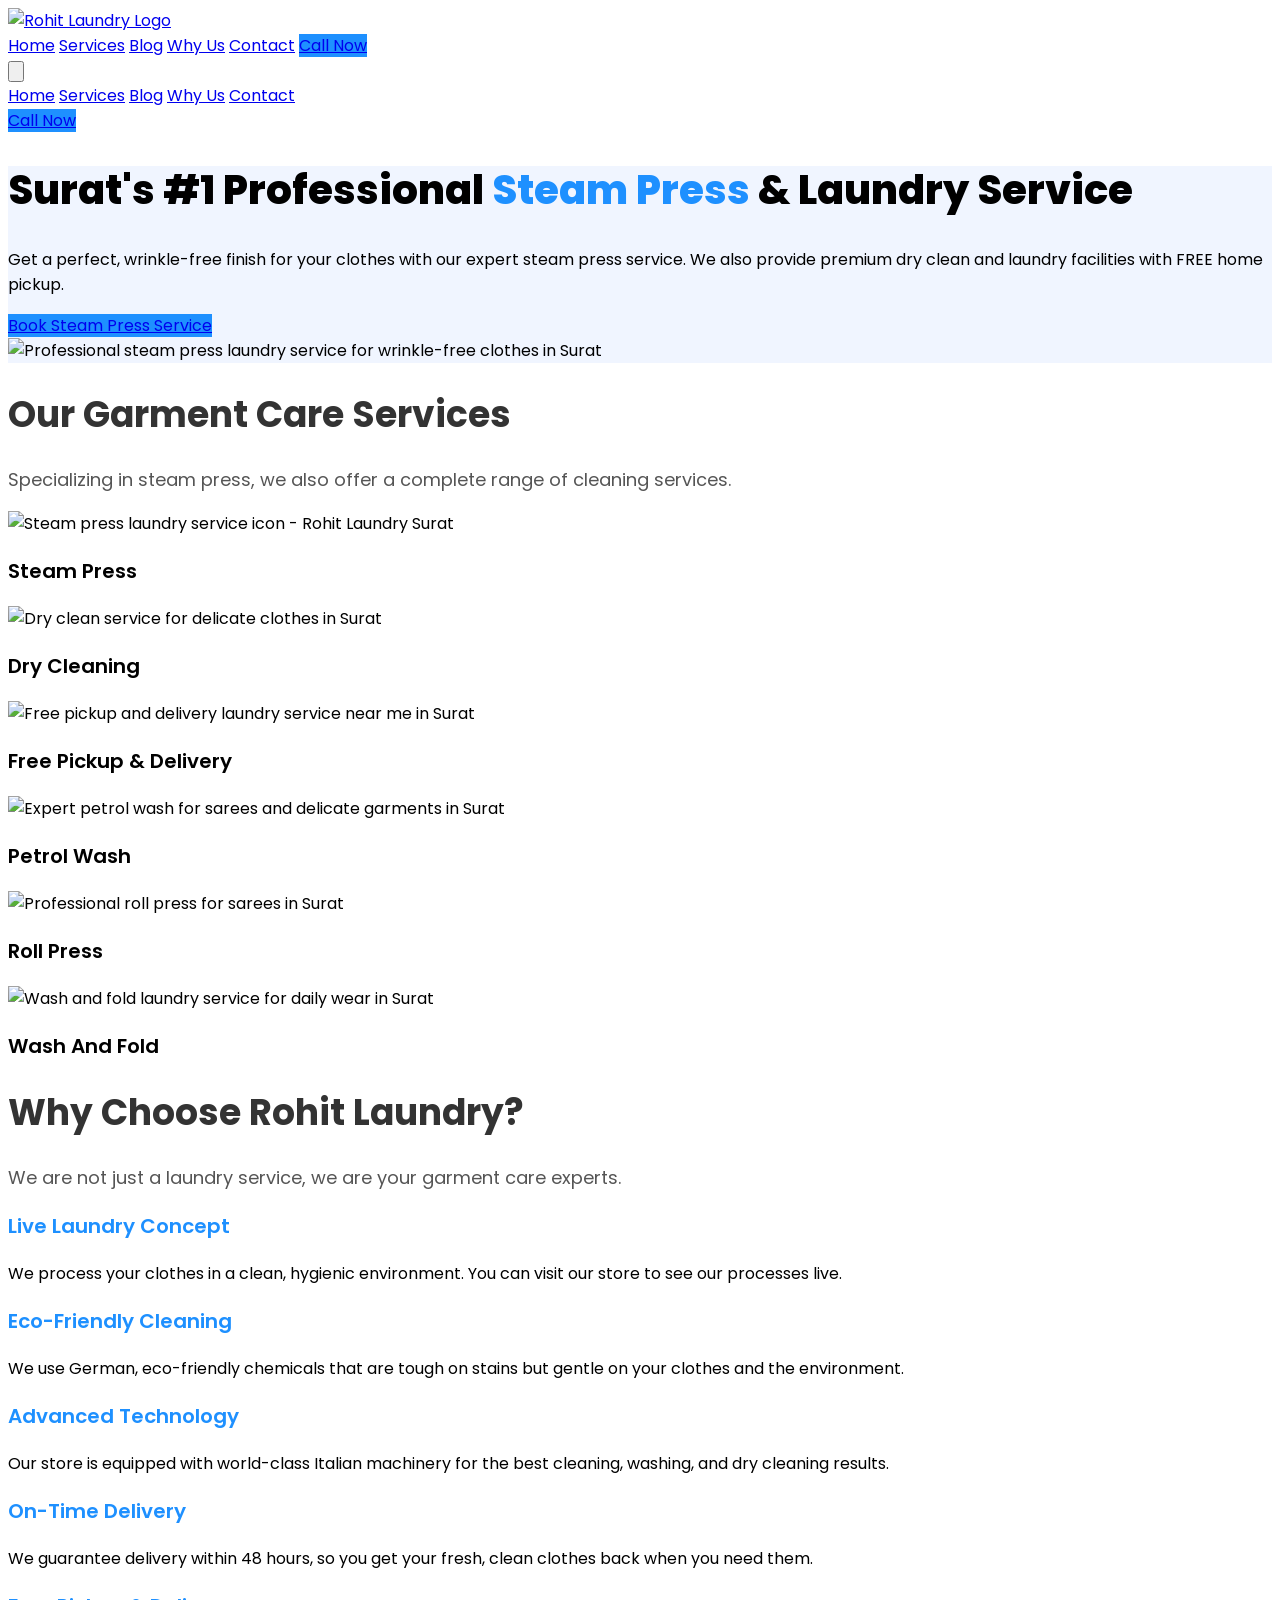
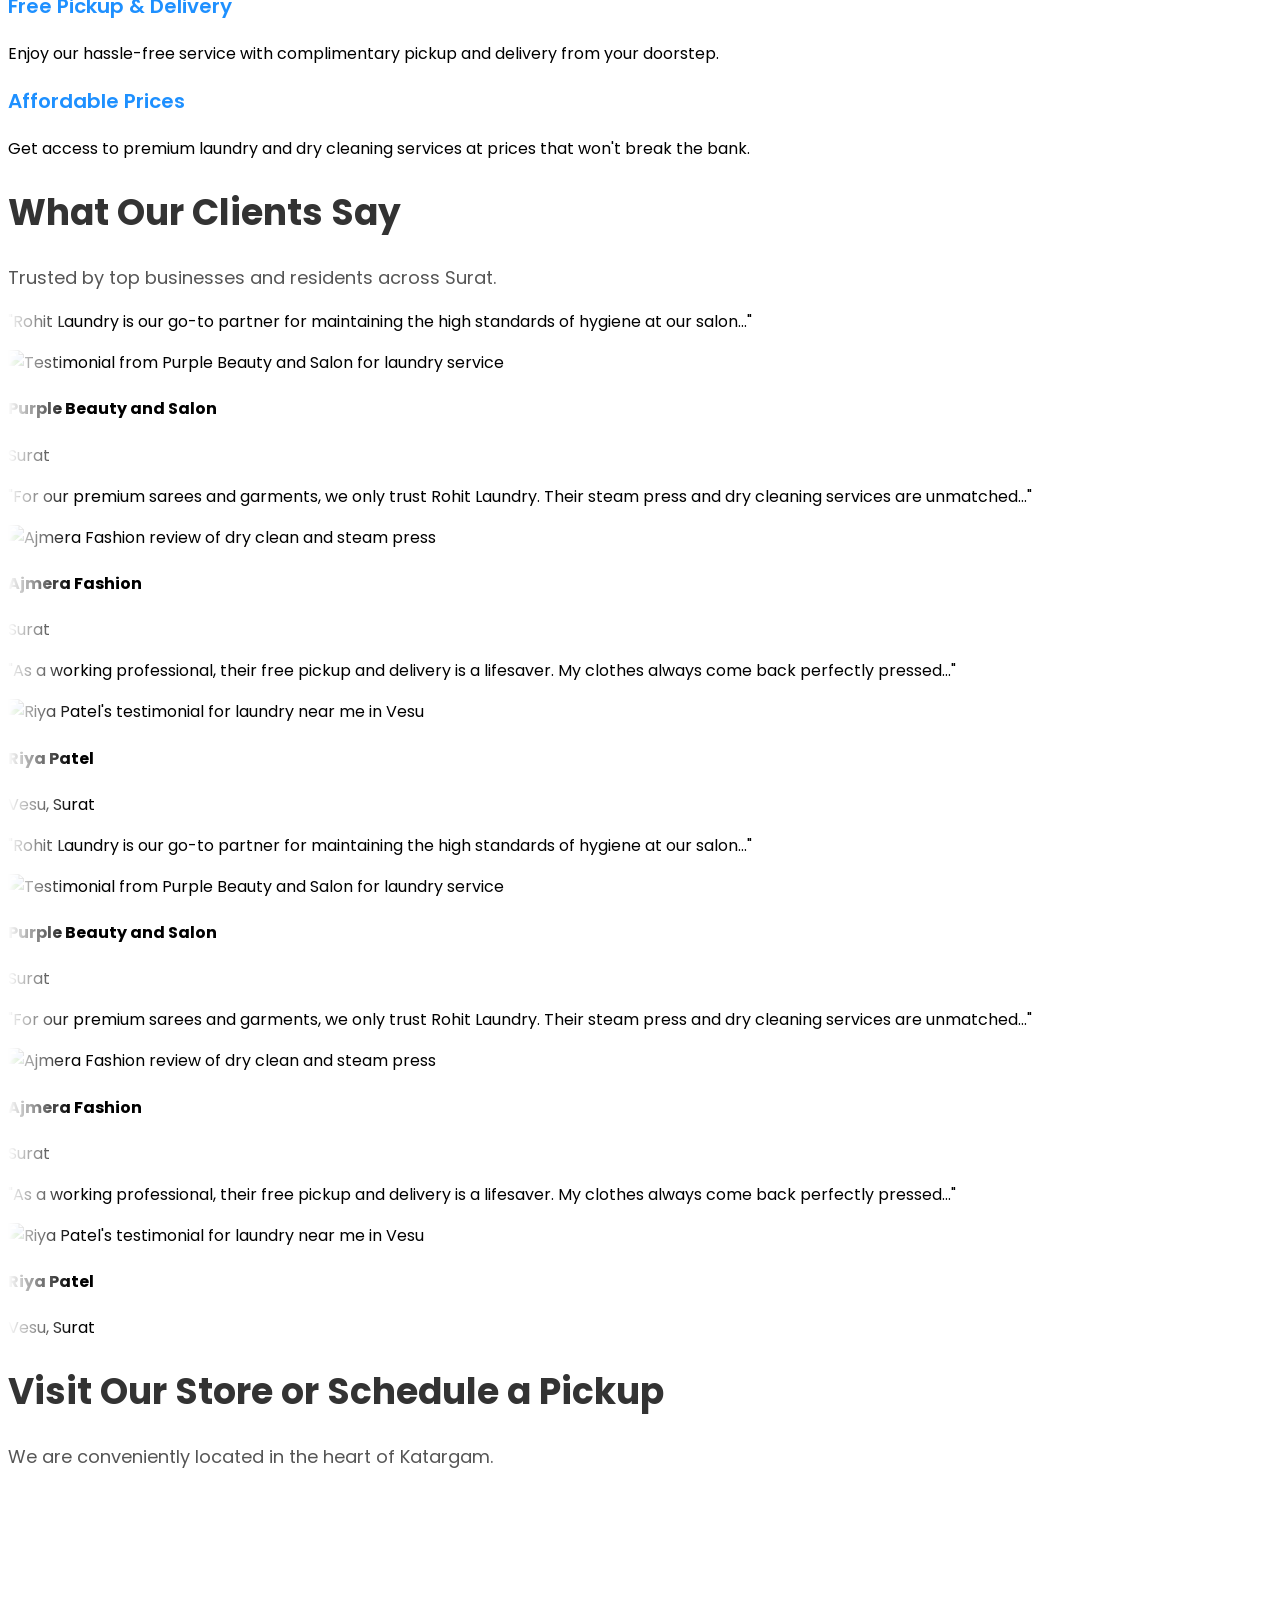
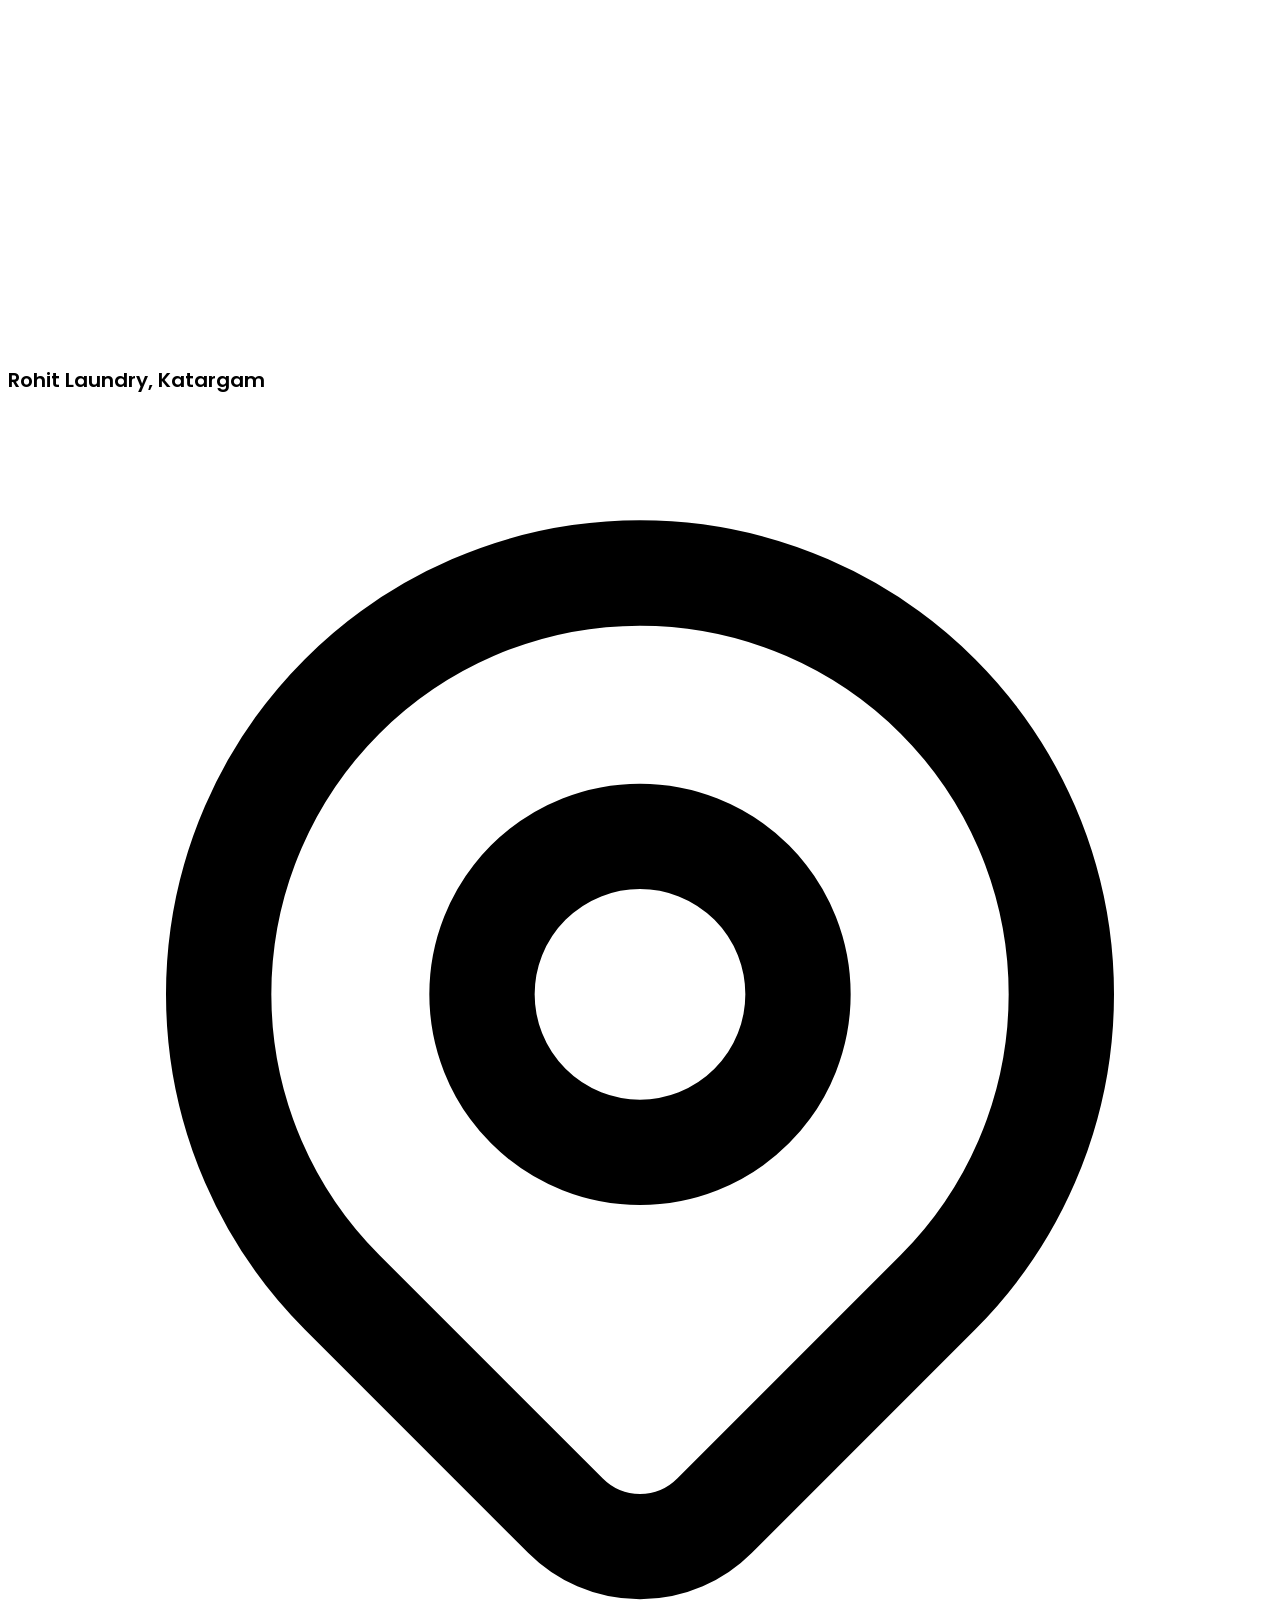
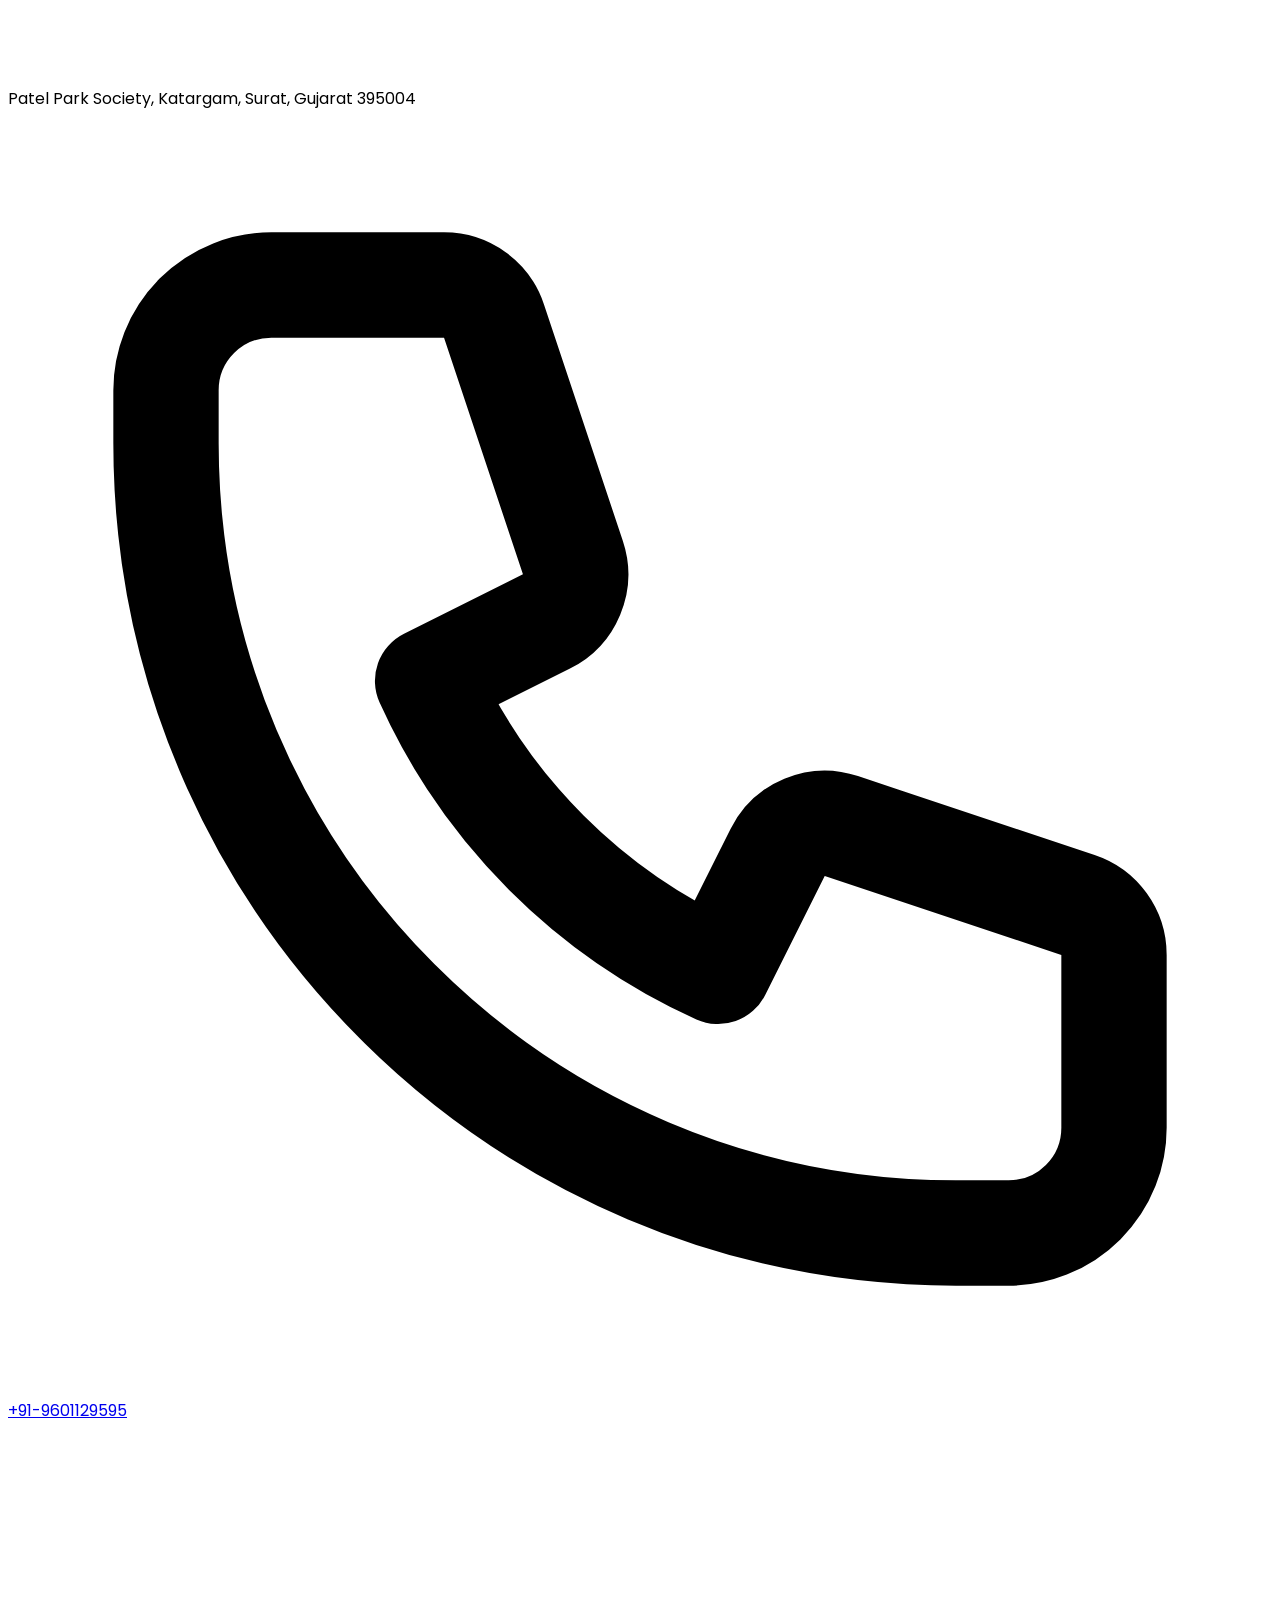
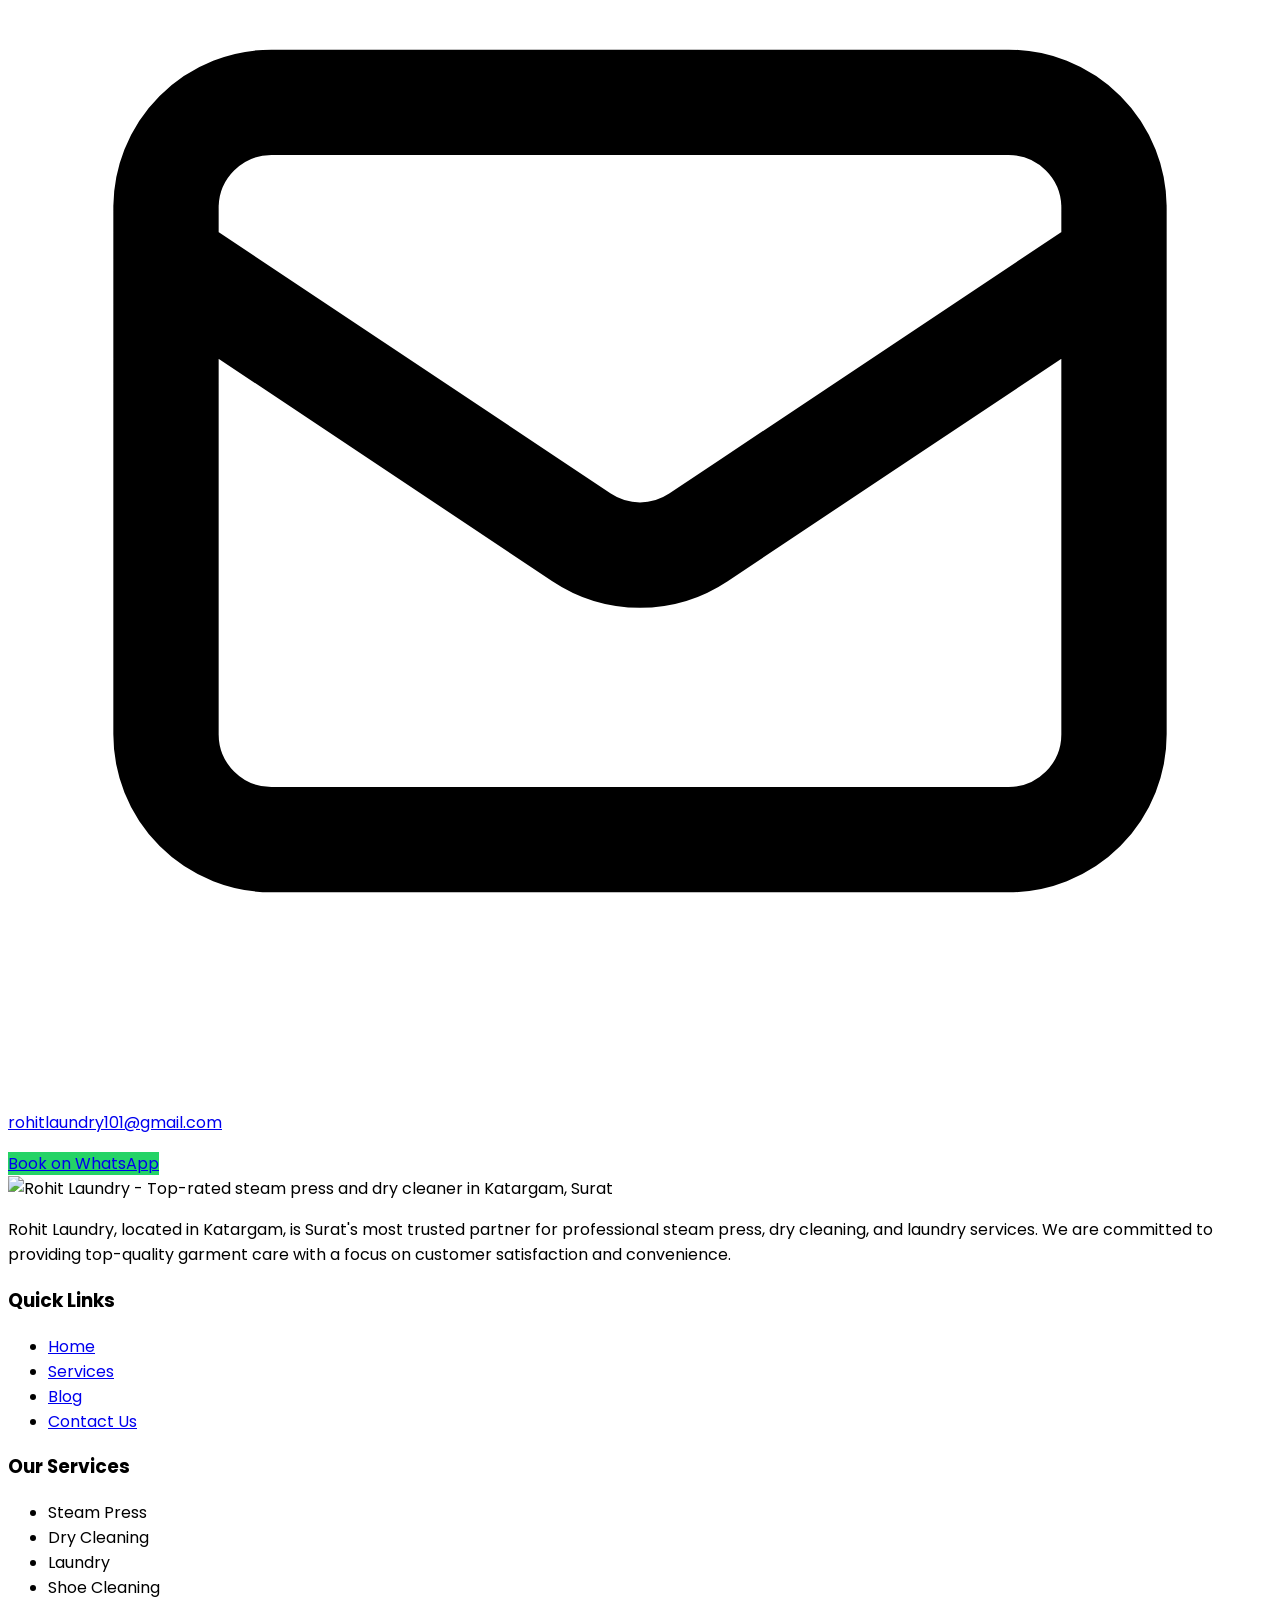
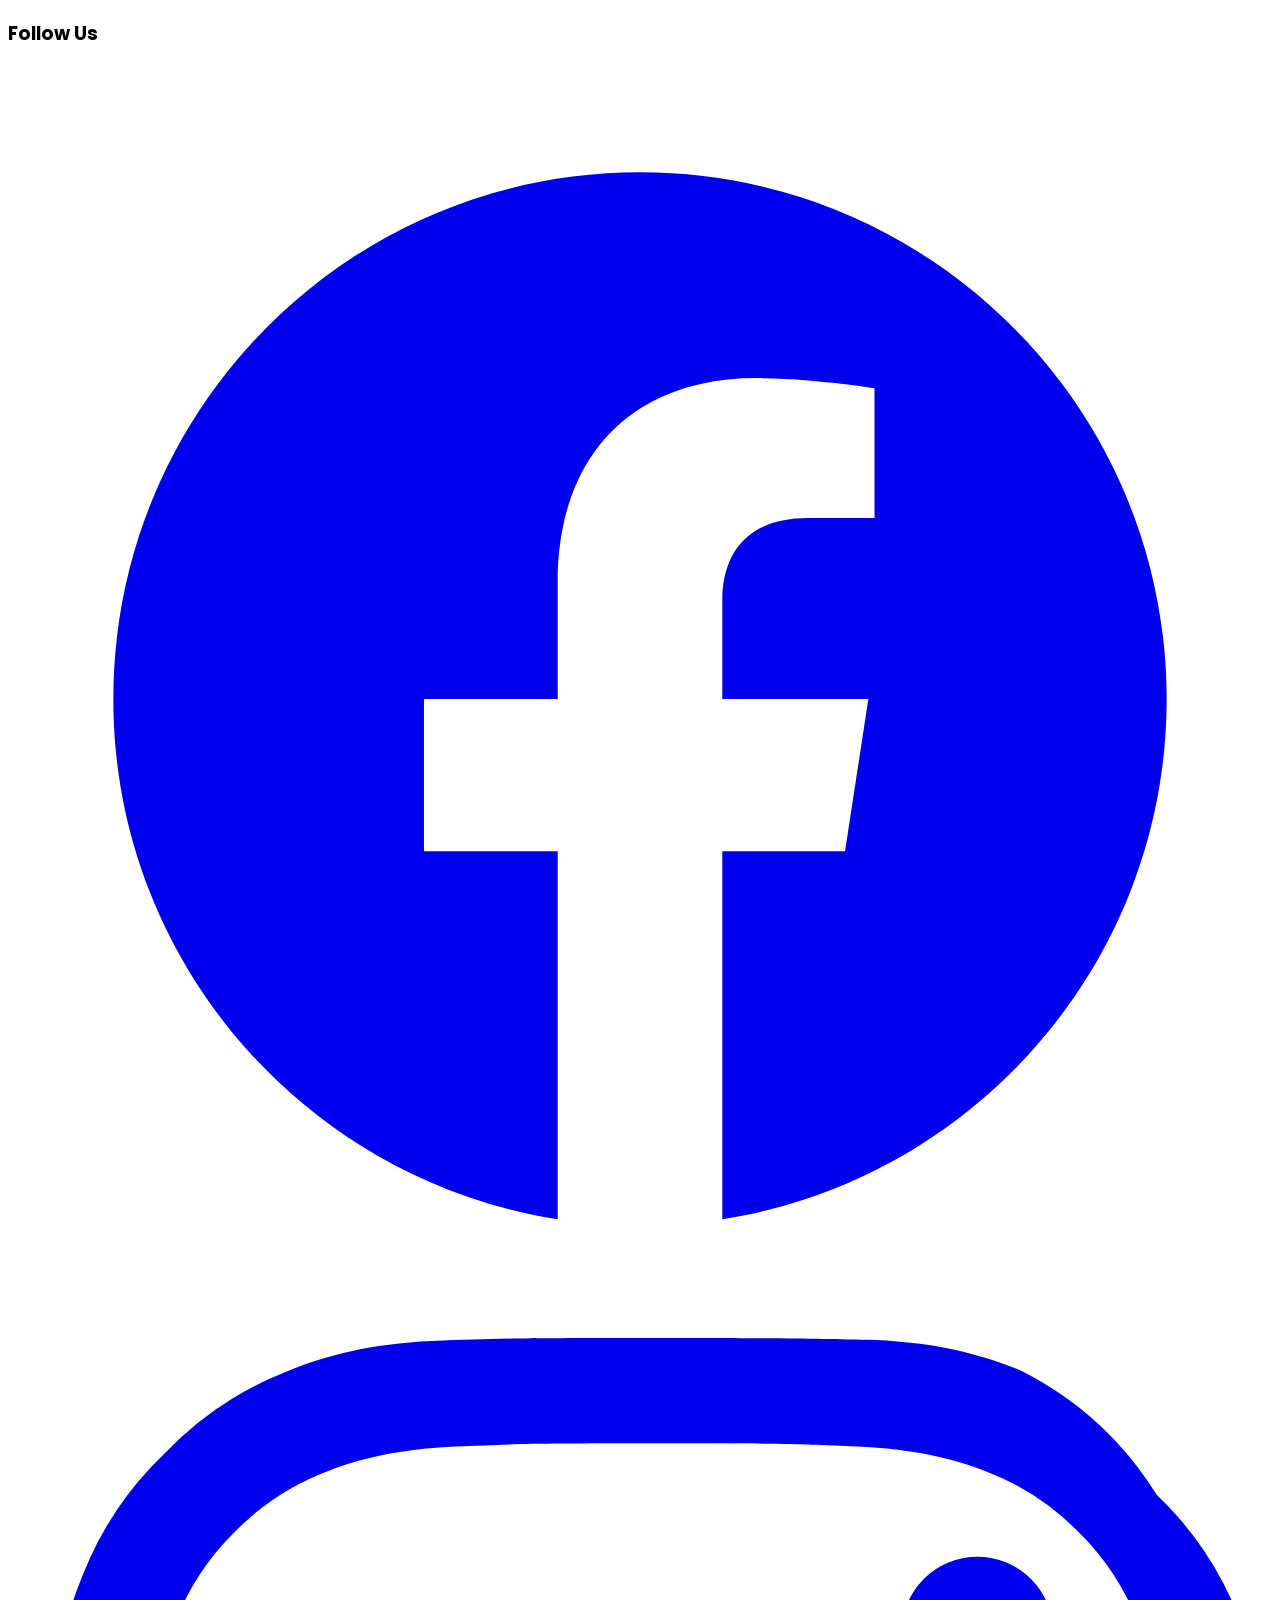
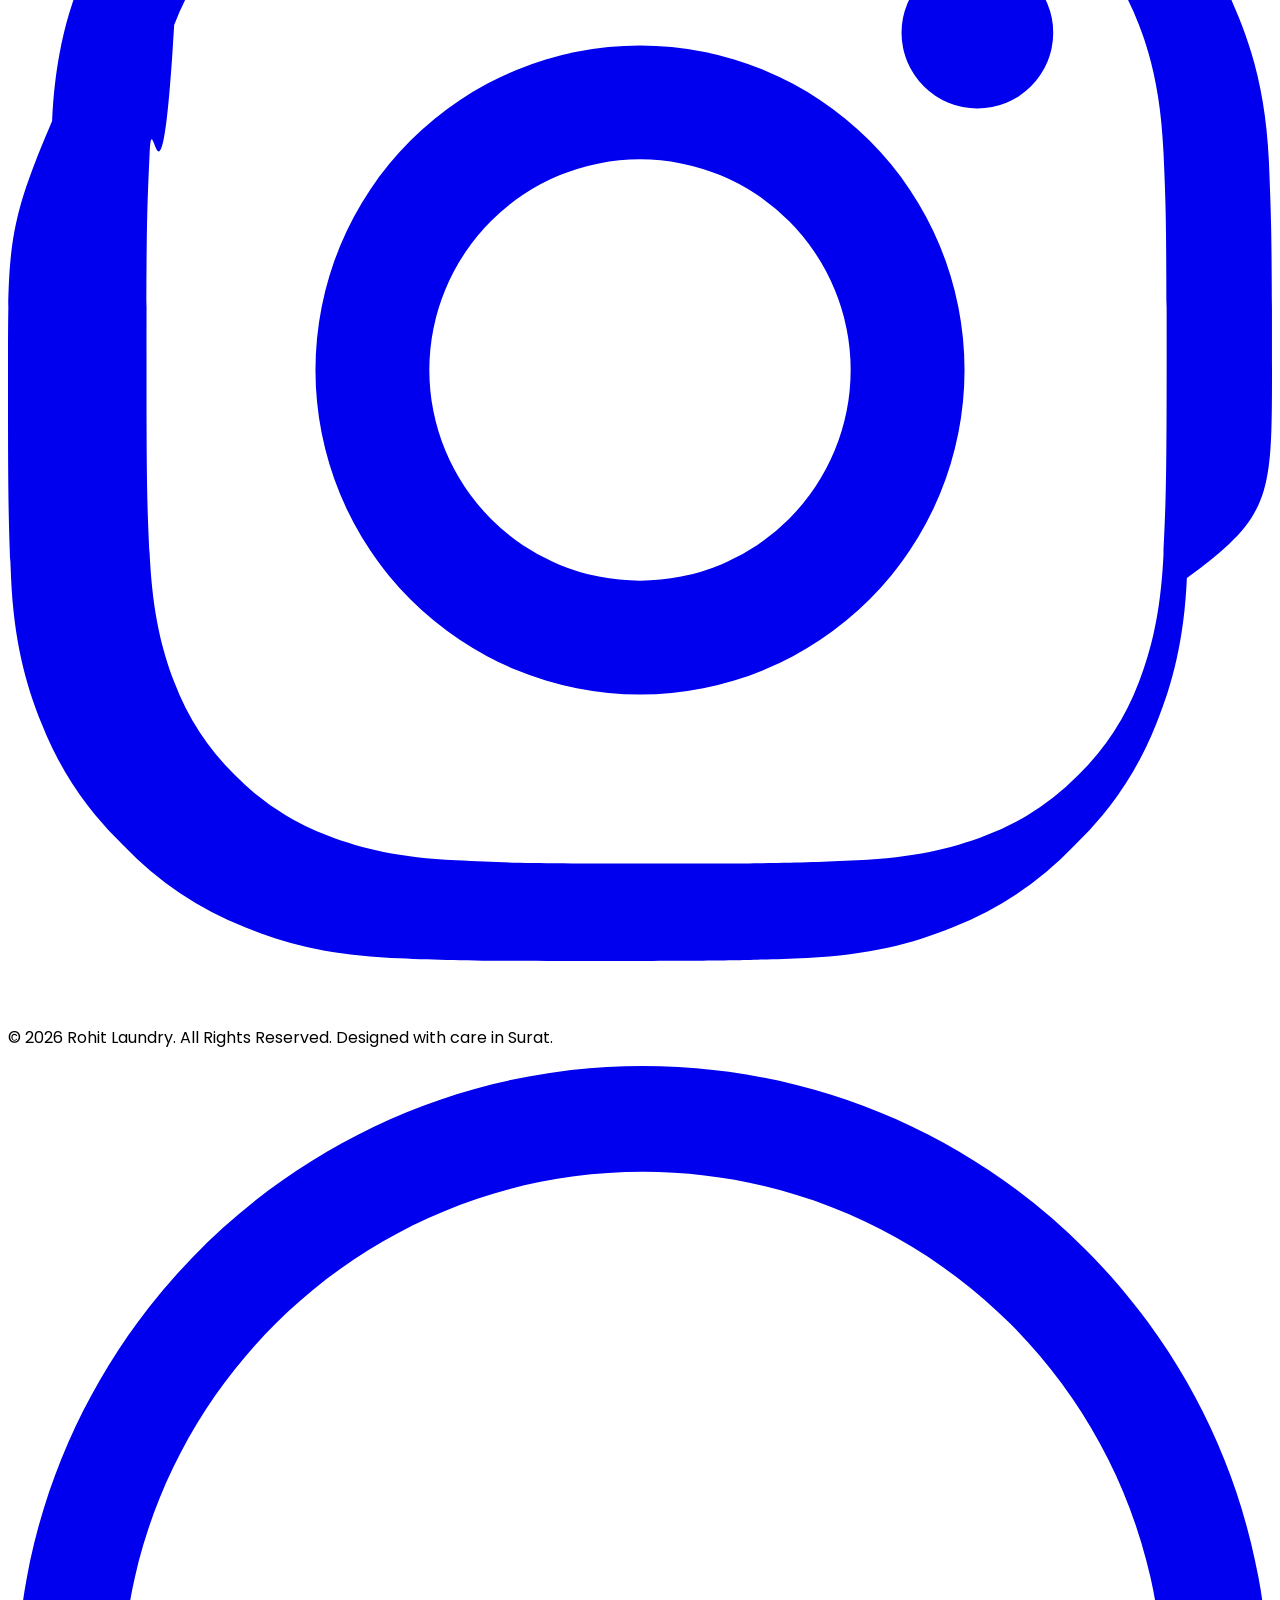
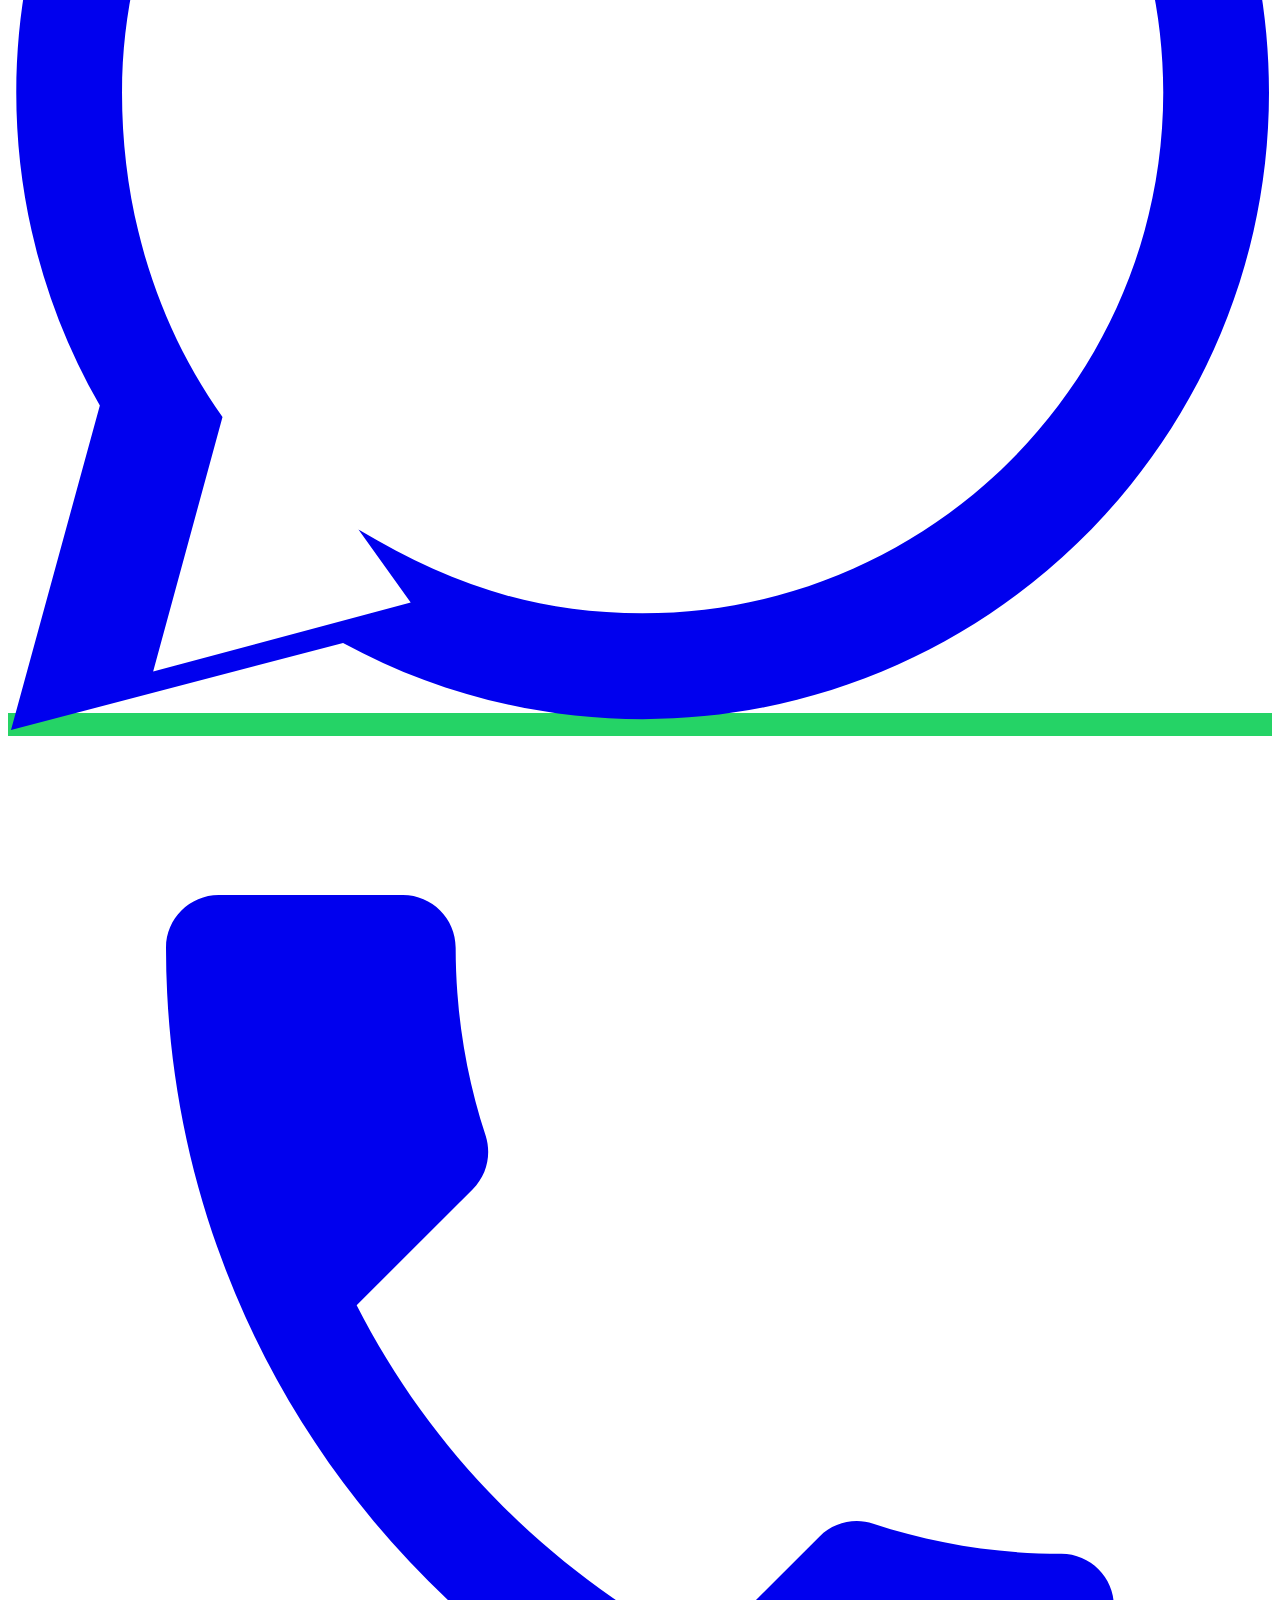
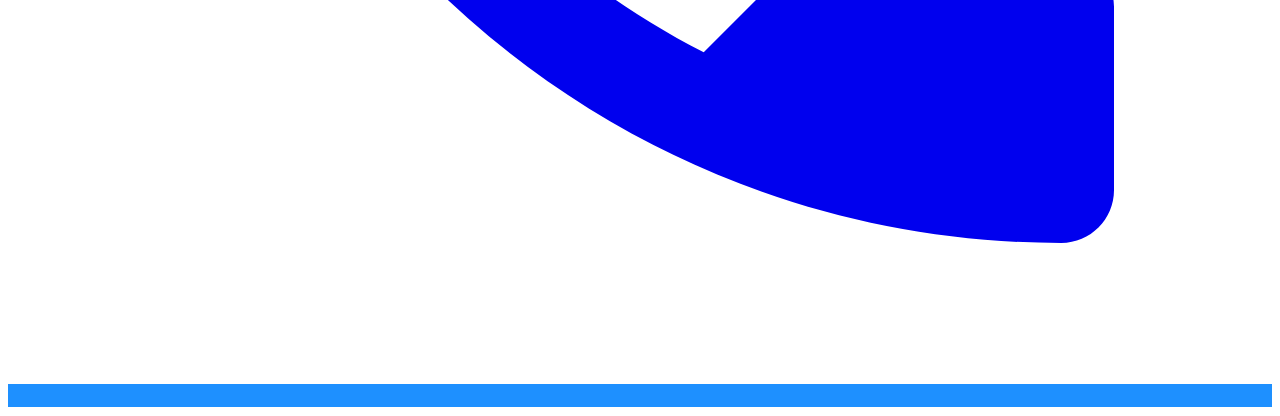
==== index.html @ 69ca9b71 "Add files via upload" ====
<!DOCTYPE html>
<html lang="en-IN" class="scroll-smooth">
<head>
    <meta name="google-site-verification" content="7UfJPPek58npL_lGA5hOIfbGr8FNn4JZweo-NlU-YnA" />
    <!-- Google tag (gtag.js) -->
    <script async src="https://www.googletagmanager.com/gtag/js?id=G-PS2PPYDTHQ"></script>
    <script>
      window.dataLayer = window.dataLayer || [];
      function gtag(){dataLayer.push(arguments);}
      gtag('js', new Date());
      gtag('config', 'G-PS2PPYDTHQ');
    </script>
    
    <!-- INSTRUCTION: Neeche di gayi files (robots.txt aur sitemap.xml) ko alag se banakar apni website ke root folder mein upload karein. -->
    <!-- 
    File 1: robots.txt (Is content ko copy karke 'robots.txt' naam ki file banayein)
    
    User-agent: *
    Allow: /
    Sitemap: https://laundrysurat.shop/sitemap.xml
    -->
    <!-- 
    File 2: sitemap.xml (Is content ko copy karke 'sitemap.xml' naam ki file banayein aur 'laundrysurat.shop' ko apni website ke naam se badlein)

    <?xml version="1.0" encoding="UTF-8"?>
    <urlset xmlns="http://www.sitemaps.org/schemas/sitemap/0.9">
      <url>
        <loc>https://laundrysurat.shop/</loc>
        <lastmod>2025-09-22</lastmod>
        <priority>1.00</priority>
      </url>
       <url>
        <loc>https://laundrysurat.shop/services.html</loc>
        <lastmod>2025-09-22</lastmod>
        <priority>0.90</priority>
      </url>
       <url>
        <loc>https://laundrysurat.shop/blog.html</loc>
        <lastmod>2025-09-22</lastmod>
        <priority>0.80</priority>
      </url>
       <url>
        <loc>https://laundrysurat.shop/contact.html</loc>
        <lastmod>2025-09-22</lastmod>
        <priority>0.90</priority>
      </url>
    </urlset>
    -->

    <meta charset="UTF-8">
    <meta name="viewport" content="width=device-width, initial-scale=1.0">
    
    <!-- SEO Meta Tags (Highly Optimized for Steam Press in Surat) -->
    <title>Best Steam Press & Laundry Service in Surat | Rohit Laundry</title>
    <meta name="description" content="Get professional steam press and ironing service in Surat. Rohit Laundry in Katargam offers a perfect, wrinkle-free finish for your clothes with free pickup & delivery. Find the best steam press laundry near me!">
    <meta name="keywords" content="steam press in surat, steam press laundry, laundry near me, professional ironing service surat, dry clean in surat, rohit laundry katargam, best steam press near me, clothes ironing service, garment press, laundry dry cleaner">
    <meta name="author" content="Rohit Laundry">
    
    <link rel="canonical" href="https://laundrysurat.shop/">
    
    <!-- Open Graph / Facebook Meta Tags -->
    <meta property="og:title" content="Best Steam Press & Laundry Service in Surat | Rohit Laundry">
    <meta property="og:description" content="Get a perfect, crisp finish for your clothes with our professional steam press service in Surat. Free home pickup available.">
    <meta property="og:image" content="https://i.postimg.cc/0yqCdvqG/Laundry-naer-me.png">
    <meta property="og:url" content="https://laundrysurat.shop/">
    <meta property="og:type" content="website">
    <meta property="og:site_name" content="Rohit Laundry">
    
    <!-- Twitter Card Meta Tags -->
    <meta name="twitter:card" content="summary_large_image">
    <meta name="twitter:title" content="Best Steam Press & Laundry Service in Surat | Rohit Laundry">
    <meta name="twitter:description" content="Get a perfect, crisp finish for your clothes with our professional steam press service in Surat. Free home pickup available.">
    <meta name="twitter:image" content="https://i.postimg.cc/0yqCdvqG/Laundry-naer-me.png">
    
    <!-- Favicon -->
    <link rel="icon" href="https://i.postimg.cc/0yqCdvqG/Laundry-naer-me.png" type="image/png">

    <!-- Google Fonts: Poppins -->
    <link rel="preconnect" href="https://fonts.googleapis.com">
    <link rel="preconnect" href="https://fonts.gstatic.com" crossorigin>
    <link href="https://fonts.googleapis.com/css2?family=Poppins:wght@400;500;600;700;800&display=swap" rel="stylesheet">

    <!-- Tailwind CSS -->
    <script src="https://cdn.tailwindcss.com"></script>
    
    <!-- Custom Styles -->
    <style>
        body { font-family: 'Poppins', sans-serif; }
        .hero-bg { background-color: #f0f5ff; }
        .brand-text-blue { color: #1E90FF; }
        .brand-bg-blue { background-color: #1E90FF; }
        .brand-text-green { color: #25D366; }
        .brand-bg-green { background-color: #25D366; }
        h1.page-title { font-weight: 800; font-size: 2.5rem; line-height: 1.2; }
        h2.section-title { font-weight: 700; font-size: 2.25rem; line-height: 1.2; color: #333; }
        h3.service-title { font-weight: 600; font-size: 1.25rem; }
        h4.testimonial-name { font-weight: 700; }
        .section-subtitle { font-size: 1.125rem; color: #555; }
        .hover-lift { transition: transform 0.3s ease, box-shadow 0.3s ease; }
        .hover-lift:hover { transform: translateY(-10px); box-shadow: 0 15px 30px rgba(0,0,0,0.1); }
        .nav-link { position: relative; padding-bottom: 4px; }
        .nav-link::after { content: ''; position: absolute; bottom: 0; left: 0; width: 0; height: 2px; background-color: #1E90FF; transition: width 0.3s ease; }
        .nav-link:hover::after { width: 100%; }

        @keyframes infinite-scroll {
            from { transform: translateX(0); }
            to { transform: translateX(-100%); }
        }
        .animate-infinite-scroll { animation: infinite-scroll 40s linear infinite; }

        @keyframes testimonial-scroll {
            from { transform: translateX(0); }
            to { transform: translateX(calc(-100% / 2)); }
        }
        .animate-testimonial-scroll { animation: testimonial-scroll 60s linear infinite; }
    </style>

    <!-- JSON-LD Schema Markup -->
    <script type="application/ld+json">
    {
      "@context": "https://schema.org",
      "@type": "LaundryService",
      "name": "Rohit Laundry",
      "image": "https://i.postimg.cc/0yqCdvqG/Laundry-naer-me.png",
      "url": "https://laundrysurat.shop/",
      "telephone": "+919601129595",
      "priceRange": "$$",
      "address": {
        "@type": "PostalAddress",
        "streetAddress": "Patel Park Society, Katargam",
        "addressLocality": "Surat",
        "postalCode": "395004",
        "addressRegion": "GJ",
        "addressCountry": "IN"
      },
      "geo": {
        "@type": "GeoCoordinates",
        "latitude": 21.237185,
        "longitude": 72.828095
      },
      "openingHoursSpecification": {
        "@type": "OpeningHoursSpecification",
        "dayOfWeek": ["Monday", "Tuesday", "Wednesday", "Thursday", "Friday", "Saturday", "Sunday"],
        "opens": "09:00",
        "closes": "22:00"
      },
      "areaServed": { "@type": "City", "name": "Surat" },
      "description": "Rohit Laundry is Surat's leading specialist in professional steam press services. We also offer high-quality dry cleaning and hygienic laundry with free home pickup and delivery.",
      "sameAs": [
        "https://www.facebook.com/RohitLaundry",
        "https://www.instagram.com/rohitlaundry"
      ]
    }
    </script>
</head>
<body class="bg-white text-gray-800">

    <!-- Header -->
    <header class="bg-white shadow-sm sticky top-0 z-50">
        <nav class="container mx-auto px-6 py-3 flex justify-between items-center">
            <a href="index.html" class="flex items-center">
                <img src="https://i.postimg.cc/0yqCdvqG/Laundry-naer-me.png" alt="Rohit Laundry Logo" class="h-20 mr-3">
            </a>
            
            <div class="hidden md:flex items-center space-x-8">
                <a href="index.html" class="nav-link text-blue-600 font-bold">Home</a>
                <a href="services.html" class="nav-link text-gray-700 font-semibold hover:text-blue-600">Services</a>
                <a href="blog.html" class="nav-link text-gray-700 font-semibold hover:text-blue-600">Blog</a>
                <a href="#why-choose-us" class="nav-link text-gray-700 font-semibold hover:text-blue-600">Why Us</a>
                <a href="contact.html" class="nav-link text-gray-700 font-semibold hover:text-blue-600">Contact</a>
                <a href="tel:+919601129595" class="brand-bg-blue text-white px-6 py-2 rounded-full font-semibold hover:bg-blue-700 transition-all duration-300 shadow hover:shadow-lg transform hover:scale-105">Call Now</a>
            </div>

            <div class="md:hidden">
                <button id="mobile-menu-button" class="text-gray-800 focus:outline-none">
                    <svg class="w-8 h-8" fill="none" stroke="currentColor" viewBox="0 0 24 24" xmlns="http://www.w3.org/2000/svg"><path stroke-linecap="round" stroke-linejoin="round" stroke-width="2" d="M4 6h16M4 12h16m-7 6h7"></path></svg>
                </button>
            </div>
        </nav>

        <div id="mobile-menu" class="hidden md:hidden bg-white py-4 border-t border-gray-200">
            <a href="index.html" class="block text-center text-blue-600 font-bold py-3 bg-gray-50">Home</a>
            <a href="services.html" class="block text-center text-gray-700 font-semibold py-3 hover:bg-gray-50">Services</a>
            <a href="blog.html" class="block text-center text-gray-700 font-semibold py-3 hover:bg-gray-50">Blog</a>
            <a href="#why-choose-us" class="block text-center text-gray-700 font-semibold py-3 hover:bg-gray-50">Why Us</a>
            <a href="contact.html" class="block text-center text-gray-700 font-semibold py-3 hover:bg-gray-50">Contact</a>
            <div class="mt-4 text-center">
                 <a href="tel:+919601129595" class="brand-bg-blue text-white px-8 py-3 rounded-full font-semibold hover:bg-blue-700 transition-all duration-300 shadow inline-block">Call Now</a>
            </div>
        </div>
    </header>

    <main>
        <section class="hero-bg">
            <div class="container mx-auto px-6 py-16 md:py-24 grid md:grid-cols-2 gap-8 items-center">
                <div class="text-center md:text-left">
                    <h1 class="page-title text-gray-800 leading-tight">Surat's #1 Professional <span class="brand-text-blue">Steam Press</span> & Laundry Service</h1>
                    <p class="mt-4 text-lg text-gray-600">Get a perfect, wrinkle-free finish for your clothes with our expert steam press service. We also provide premium dry clean and laundry facilities with FREE home pickup.</p>
                    <div class="mt-8">
                        <a href="https://wa.me/919601129595?text=Hi%20Rohit%20Laundry,%20I%20want%20to%20schedule%20a%20pickup%20for%20steam%20press." target="_blank" class="brand-bg-blue text-white px-8 py-4 rounded-full font-bold text-lg hover:bg-blue-700 transition-all duration-300 shadow-lg hover:shadow-xl transform hover:scale-105 inline-block">Book Steam Press Service</a>
                    </div>
                </div>
                <div>
                    <img src="https://iili.io/FmHSYs2.md.jpg" loading="lazy" alt="Professional steam press laundry service for wrinkle-free clothes in Surat" class="rounded-lg shadow-2xl w-full">
                </div>
            </div>
        </section>

        <section id="services" class="py-16 md:py-24 bg-gray-50">
            <div class="container mx-auto px-6 text-center">
                <h2 class="section-title">Our Garment Care Services</h2>
                <p class="section-subtitle mt-2 max-w-2xl mx-auto">Specializing in steam press, we also offer a complete range of cleaning services.</p>
                <div class="mt-12 grid grid-cols-2 sm:grid-cols-3 lg:grid-cols-6 gap-6">
                    <div class="bg-white p-4 rounded-lg hover-lift text-center">
                        <img src="https://iili.io/Fmd2MrB.th.png" loading="lazy" alt="Steam press laundry service icon - Rohit Laundry Surat" class="mx-auto h-24 w-24 rounded-2xl p-4 bg-blue-50 object-contain">
                        <h3 class="service-title mt-4">Steam Press</h3>
                    </div>
                    <div class="bg-white p-4 rounded-lg hover-lift text-center">
                        <img src="https://iili.io/FbDTzEQ.th.png" loading="lazy" alt="Dry clean service for delicate clothes in Surat" class="mx-auto h-24 w-24 rounded-2xl p-4 bg-cyan-50 object-contain">
                        <h3 class="service-title mt-4">Dry Cleaning</h3>
                    </div>
                    <div class="bg-white p-4 rounded-lg hover-lift text-center">
                        <img src="https://iili.io/Fmd1h8B.th.png" loading="lazy" alt="Free pickup and delivery laundry service near me in Surat" class="mx-auto h-24 w-24 rounded-2xl p-4 bg-teal-50 object-contain">
                        <h3 class="service-title mt-4">Free Pickup & Delivery</h3>
                    </div>
                    <div class="bg-white p-4 rounded-lg hover-lift text-center">
                        <img src="https://iili.io/Fmdw4Sa.th.png" loading="lazy" alt="Expert petrol wash for sarees and delicate garments in Surat" class="mx-auto h-24 w-24 rounded-2xl p-4 bg-pink-50 object-contain">
                        <h3 class="service-title mt-4">Petrol Wash</h3>
                    </div>
                    <div class="bg-white p-4 rounded-lg hover-lift text-center">
                        <img src="https://iili.io/Fmdv4Tb.th.png" loading="lazy" alt="Professional roll press for sarees in Surat" class="mx-auto h-24 w-24 rounded-2xl p-4 bg-indigo-50 object-contain">
                        <h3 class="service-title mt-4">Roll Press</h3>
                    </div>
                    <div class="bg-white p-4 rounded-lg hover-lift text-center">
                        <img src="https://iili.io/FmdPUI1.th.png" loading="lazy" alt="Wash and fold laundry service for daily wear in Surat" class="mx-auto h-24 w-24 rounded-2xl p-4 bg-green-50 object-contain">
                        <h3 class="service-title mt-4">Wash And Fold</h3>
                    </div>
                </div>
            </div>
        </section>

        <section id="why-choose-us" class="py-16 md:py-24 bg-white">
            <div class="container mx-auto px-6">
                <div class="text-center">
                    <h2 class="section-title">Why Choose Rohit Laundry?</h2>
                    <p class="section-subtitle mt-2 max-w-2xl mx-auto">We are not just a laundry service, we are your garment care experts.</p>
                </div>
                <div class="mt-12 grid md:grid-cols-2 lg:grid-cols-3 gap-8">
                    <div class="bg-gray-50 p-8 rounded-lg shadow-md hover-lift">
                        <h3 class="service-title brand-text-blue">Live Laundry Concept</h3>
                        <p class="mt-2 text-gray-600">We process your clothes in a clean, hygienic environment. You can visit our store to see our processes live.</p>
                    </div>
                    <div class="bg-gray-50 p-8 rounded-lg shadow-md hover-lift">
                        <h3 class="service-title brand-text-blue">Eco-Friendly Cleaning</h3>
                        <p class="mt-2 text-gray-600">We use German, eco-friendly chemicals that are tough on stains but gentle on your clothes and the environment.</p>
                    </div>
                    <div class="bg-gray-50 p-8 rounded-lg shadow-md hover-lift">
                        <h3 class="service-title brand-text-blue">Advanced Technology</h3>
                        <p class="mt-2 text-gray-600">Our store is equipped with world-class Italian machinery for the best cleaning, washing, and dry cleaning results.</p>
                    </div>
                    <div class="bg-gray-50 p-8 rounded-lg shadow-md hover-lift">
                        <h3 class="service-title brand-text-blue">On-Time Delivery</h3>
                        <p class="mt-2 text-gray-600">We guarantee delivery within 48 hours, so you get your fresh, clean clothes back when you need them.</p>
                    </div>
                    <div class="bg-gray-50 p-8 rounded-lg shadow-md hover-lift">
                        <h3 class="service-title brand-text-blue">Free Pickup & Delivery</h3>
                        <p class="mt-2 text-gray-600">Enjoy our hassle-free service with complimentary pickup and delivery from your doorstep.</p>
                    </div>
                    <div class="bg-gray-50 p-8 rounded-lg shadow-md hover-lift">
                        <h3 class="service-title brand-text-blue">Affordable Prices</h3>
                        <p class="mt-2 text-gray-600">Get access to premium laundry and dry cleaning services at prices that won't break the bank.</p>
                    </div>
                </div>
            </div>
        </section>

        <section id="testimonials" class="py-16 md:py-24 bg-gray-50">
            <div class="container mx-auto px-6">
                <div class="text-center">
                    <h2 class="section-title">What Our Clients Say</h2>
                    <p class="section-subtitle mt-2 max-w-2xl mx-auto">Trusted by top businesses and residents across Surat.</p>
                </div>
                <div class="mt-12 w-full overflow-hidden" style="mask-image: linear-gradient(to right, transparent, black 5%, black 95%, transparent);">
                    <div class="flex w-max animate-testimonial-scroll hover:[animation-play-state:paused]">
                        <div class="flex-shrink-0 w-[90vw] md:w-[45vw] lg:w-[30vw] p-4">
                            <div class="bg-white p-8 rounded-lg shadow-lg h-full flex flex-col justify-between">
                                <p class="text-gray-600 italic">"Rohit Laundry is our go-to partner for maintaining the high standards of hygiene at our salon..."</p>
                                <div class="mt-4 flex items-center">
                                    <img src="https://placehold.co/50x50/C4B5FD/FFFFFF?text=P" loading="lazy" alt="Testimonial from Purple Beauty and Salon for laundry service" class="w-12 h-12 rounded-full mr-4">
                                    <div>
                                        <h4 class="testimonial-name text-gray-800">Purple Beauty and Salon</h4>
                                        <p class="text-sm text-gray-500">Surat</p>
                                    </div>
                                </div>
                            </div>
                        </div>
                        <div class="flex-shrink-0 w-[90vw] md:w-[45vw] lg:w-[30vw] p-4">
                            <div class="bg-white p-8 rounded-lg shadow-lg h-full flex flex-col justify-between">
                                <p class="text-gray-600 italic">"For our premium sarees and garments, we only trust Rohit Laundry. Their steam press and dry cleaning services are unmatched..."</p>
                                <div class="mt-4 flex items-center">
                                    <img src="https://placehold.co/50x50/F472B6/FFFFFF?text=A" loading="lazy" alt="Ajmera Fashion review of dry clean and steam press" class="w-12 h-12 rounded-full mr-4">
                                    <div>
                                        <h4 class="testimonial-name text-gray-800">Ajmera Fashion</h4>
                                        <p class="text-sm text-gray-500">Surat</p>
                                    </div>
                                </div>
                            </div>
                        </div>
                        <div class="flex-shrink-0 w-[90vw] md:w-[45vw] lg:w-[30vw] p-4">
                            <div class="bg-white p-8 rounded-lg shadow-lg h-full flex flex-col justify-between">
                                <p class="text-gray-600 italic">"As a working professional, their free pickup and delivery is a lifesaver. My clothes always come back perfectly pressed..."</p>
                                <div class="mt-4 flex items-center">
                                    <img src="https://placehold.co/50x50/60A5FA/FFFFFF?text=R" loading="lazy" alt="Riya Patel's testimonial for laundry near me in Vesu" class="w-12 h-12 rounded-full mr-4">
                                    <div>
                                        <h4 class="testimonial-name text-gray-800">Riya Patel</h4>
                                        <p class="text-sm text-gray-500">Vesu, Surat</p>
                                    </div>
                                </div>
                            </div>
                        </div>
                        <div class="flex-shrink-0 w-[90vw] md:w-[45vw] lg:w-[30vw] p-4" aria-hidden="true">
                            <div class="bg-white p-8 rounded-lg shadow-lg h-full flex flex-col justify-between">
                                <p class="text-gray-600 italic">"Rohit Laundry is our go-to partner for maintaining the high standards of hygiene at our salon..."</p>
                                <div class="mt-4 flex items-center">
                                    <img src="https://placehold.co/50x50/C4B5FD/FFFFFF?text=P" loading="lazy" alt="Testimonial from Purple Beauty and Salon for laundry service" class="w-12 h-12 rounded-full mr-4">
                                    <div>
                                        <h4 class="testimonial-name text-gray-800">Purple Beauty and Salon</h4>
                                        <p class="text-sm text-gray-500">Surat</p>
                                    </div>
                                </div>
                            </div>
                        </div>
                        <div class="flex-shrink-0 w-[90vw] md:w-[45vw] lg:w-[30vw] p-4" aria-hidden="true">
                             <div class="bg-white p-8 rounded-lg shadow-lg h-full flex flex-col justify-between">
                                <p class="text-gray-600 italic">"For our premium sarees and garments, we only trust Rohit Laundry. Their steam press and dry cleaning services are unmatched..."</p>
                                <div class="mt-4 flex items-center">
                                    <img src="https://placehold.co/50x50/F472B6/FFFFFF?text=A" loading="lazy" alt="Ajmera Fashion review of dry clean and steam press" class="w-12 h-12 rounded-full mr-4">
                                    <div>
                                        <h4 class="testimonial-name text-gray-800">Ajmera Fashion</h4>
                                        <p class="text-sm text-gray-500">Surat</p>
                                    </div>
                                </div>
                            </div>
                        </div>
                        <div class="flex-shrink-0 w-[90vw] md:w-[45vw] lg:w-[30vw] p-4" aria-hidden="true">
                            <div class="bg-white p-8 rounded-lg shadow-lg h-full flex flex-col justify-between">
                                <p class="text-gray-600 italic">"As a working professional, their free pickup and delivery is a lifesaver. My clothes always come back perfectly pressed..."</p>
                                <div class="mt-4 flex items-center">
                                    <img src="https://placehold.co/50x50/60A5FA/FFFFFF?text=R" loading="lazy" alt="Riya Patel's testimonial for laundry near me in Vesu" class="w-12 h-12 rounded-full mr-4">
                                    <div>
                                        <h4 class="testimonial-name text-gray-800">Riya Patel</h4>
                                        <p class="text-sm text-gray-500">Vesu, Surat</p>
                                    </div>
                                </div>
                            </div>
                        </div>
                    </div>
                </div>
            </div>
        </section>
        
        <section id="contact" class="py-16 md:py-24">
            <div class="container mx-auto px-6">
                <div class="text-center">
                    <h2 class="section-title">Visit Our Store or Schedule a Pickup</h2>
                    <p class="section-subtitle mt-2 max-w-2xl mx-auto">We are conveniently located in the heart of Katargam.</p>
                </div>
                <div class="mt-12 grid md:grid-cols-2 gap-8 md:gap-12 items-center">
                    <div class="rounded-lg overflow-hidden shadow-2xl">
                        <iframe src="https://www.google.com/maps/embed?pb=!1m18!1m12!1m3!1d3718.8654029004415!2d72.8280953!3d21.2371853!2m3!1f0!2f0!3f0!3m2!1i1024!2i768!4f13.1!3m3!1m2!1s0x3be04f0cbf046c49%3A0xec4c872af100f02c!2sROHIT%20LAUNDRY!5e0!3m2!1sen!2sin!4v1755402192756!5m2!1sen!2sin" width="100%" height="450" style="border:0;" allowfullscreen="" loading="lazy" referrerpolicy="no-referrer-when-downgrade" title="Rohit Laundry - Steam Press and Dry Clean near me in Katargam, Surat"></iframe>
                    </div>
                    <div class="bg-gray-50 p-8 rounded-lg shadow-lg">
                        <h3 class="service-title text-gray-800">Rohit Laundry, Katargam</h3>
                        <p class="mt-4 text-gray-600 flex items-start">
                            <svg class="w-6 h-6 mr-3 mt-1 text-blue-600 flex-shrink-0" fill="none" stroke="currentColor" viewBox="0 0 24 24"><path stroke-linecap="round" stroke-linejoin="round" stroke-width="2" d="M17.657 16.657L13.414 20.9a1.998 1.998 0 01-2.827 0l-4.244-4.243a8 8 0 1111.314 0zM15 11a3 3 0 11-6 0 3 3 0 016 0z"></path></svg>
                            <span>Patel Park Society, Katargam, Surat, Gujarat 395004</span>
                        </p>
                        <p class="mt-4 text-gray-600 flex items-center">
                            <svg class="w-6 h-6 mr-3 text-blue-600" fill="none" stroke="currentColor" viewBox="0 0 24 24"><path stroke-linecap="round" stroke-linejoin="round" stroke-width="2" d="M3 5a2 2 0 012-2h3.28a1 1 0 01.948.684l1.498 4.493a1 1 0 01-.502 1.21l-2.257 1.13a11.042 11.042 0 005.516 5.516l1.13-2.257a1 1 0 011.21-.502l4.493 1.498a1 1 0 01.684.949V19a2 2 0 01-2 2h-1C9.716 21 3 14.284 3 6V5z"></path></svg>
                            <a href="tel:+919601129595" class="hover:underline font-semibold">+91-9601129595</a>
                        </p>
                        <p class="mt-4 text-gray-600 flex items-center">
                            <svg class="w-6 h-6 mr-3 text-blue-600" fill="none" stroke="currentColor" viewBox="0 0 24 24"><path stroke-linecap="round" stroke-linejoin="round" stroke-width="2" d="M3 8l7.89 5.26a2 2 0 002.22 0L21 8M5 19h14a2 2 0 002-2V7a2 2 0 00-2-2H5a2 2 0 00-2 2v10a2 2 0 002 2z"></path></svg>
                            <a href="mailto:rohitlaundry101@gmail.com" class="hover:underline font-semibold">rohitlaundry101@gmail.com</a>
                        </p>
                        <div class="mt-6">
                            <a href="https://wa.me/919601129595?text=Hi%20Rohit%20Laundry,%20I%20want%20to%20schedule%20a%20pickup." target="_blank" class="brand-bg-green text-white px-8 py-3 rounded-full font-bold text-lg hover:bg-green-700 transition-all duration-300 shadow-lg hover:shadow-xl transform hover:scale-105 inline-block">Book on WhatsApp</a>
                        </div>
                    </div>
                </div>
            </div>
        </section>

    </main>

    <footer class="bg-gray-800 text-white">
        <div class="container mx-auto px-6 py-12">
            <div class="grid md:grid-cols-4 gap-8">
                <div>
                    <img src="https://i.postimg.cc/0yqCdvqG/Laundry-naer-me.png" loading="lazy" alt="Rohit Laundry - Top-rated steam press and dry cleaner in Katargam, Surat" class="h-20 mb-4 bg-white p-2 rounded-md">
                    <p class="text-gray-400">Rohit Laundry, located in Katargam, is Surat's most trusted partner for professional steam press, dry cleaning, and laundry services. We are committed to providing top-quality garment care with a focus on customer satisfaction and convenience.</p>
                </div>
                <div>
                    <h3 class="text-lg font-bold mb-4">Quick Links</h3>
                    <ul class="space-y-2">
                        <li><a href="index.html" class="text-gray-400 hover:text-white transition-colors">Home</a></li>
                        <li><a href="services.html" class="text-gray-400 hover:text-white transition-colors">Services</a></li>
                        <li><a href="blog.html" class="text-gray-400 hover:text-white transition-colors">Blog</a></li>
                        <li><a href="contact.html" class="text-gray-400 hover:text-white transition-colors">Contact Us</a></li>
                    </ul>
                </div>
                <div>
                    <h3 class="text-lg font-bold mb-4">Our Services</h3>
                    <ul class="space-y-2 text-gray-400">
                        <li>Steam Press</li>
                        <li>Dry Cleaning</li>
                        <li>Laundry</li>
                        <li>Shoe Cleaning</li>
                    </ul>
                </div>
                <div>
                    <h3 class="text-lg font-bold mb-4">Follow Us</h3>
                    <div class="flex space-x-4">
                        <a href="https://www.facebook.com/RohitLaundry" target="_blank" rel="noopener noreferrer" class="text-gray-400 hover:text-white transition-transform transform hover:scale-110"><svg class="w-6 h-6" fill="currentColor" viewBox="0 0 24 24" aria-hidden="true"><path fill-rule="evenodd" d="M22 12c0-5.523-4.477-10-10-10S2 6.477 2 12c0 4.991 3.657 9.128 8.438 9.878v-6.987h-2.54V12h2.54V9.797c0-2.506 1.492-3.89 3.777-3.89 1.094 0 2.238.195 2.238.195v2.46h-1.26c-1.243 0-1.63.771-1.63 1.562V12h2.773l-.443 2.89h-2.33v6.988C18.343 21.128 22 16.991 22 12z" clip-rule="evenodd" /></svg></a>
                        <a href="https://www.instagram.com/rohitlaundry" target="_blank" rel="noopener noreferrer" class="text-gray-400 hover:text-white transition-transform transform hover:scale-110"><svg class="w-6 h-6" fill="currentColor" viewBox="0 0 24 24" aria-hidden="true"><path fill-rule="evenodd" d="M12.315 2c2.43 0 2.784.013 3.808.06 1.064.049 1.791.218 2.427.465a4.902 4.902 0 011.772 1.153 4.902 4.902 0 011.153 1.772c.247.636.416 1.363.465 2.427.048 1.024.06 1.378.06 3.808s-.012 2.784-.06 3.808c-.049 1.064-.218 1.791-.465 2.427a4.902 4.902 0 01-1.153 1.772 4.902 4.902 0 01-1.772 1.153c-.636.247-1.363.416-2.427.465-1.024.048-1.378.06-3.808.06s-2.784-.012-3.808-.06c-1.064-.049-1.791-.218-2.427-.465a4.902 4.902 0 01-1.772-1.153 4.902 4.902 0 01-1.153-1.772c-.247-.636-.416-1.363-.465-2.427-.048-1.024-.06-1.378-.06-3.808s.012-2.784.06-3.808c.049-1.064.218 1.791.465-2.427a4.902 4.902 0 011.153-1.772A4.902 4.902 0 016.08 2.525c.636-.247 1.363-.416 2.427-.465C9.53 2.013 9.884 2 12.315 2zM12 0C9.58 0 9.22.01 8.05.058c-1.17.053-2.002.27-2.758.577a6.49 6.49 0 00-2.32 1.558 6.49 6.49 0 00-1.558 2.32c-.307.755-.524 1.588-.577 2.758C.01 9.22 0 9.58 0 12s.01 2.78.058 3.95c.053 1.17.27 2.002.577 2.758a6.49 6.49 0 001.558 2.32 6.49 6.49 0 002.32 1.558c.755.307 1.588.524 2.758.577 1.17.048 1.53.058 3.95.058s2.78-.01 3.95-.058c1.17-.053 2.002-.27 2.758-.577a6.49 6.49 0 002.32-1.558 6.49 6.49 0 001.558-2.32c.307-.755.524-1.588.577-2.758C23.99 14.78 24 14.42 24 12s-.01-2.78-.058-3.95c-.053-1.17-.27-2.002-.577-2.758a6.49 6.49 0 00-1.558-2.32A6.49 6.49 0 0019.23.615c-.755-.307-1.588-.524-2.758-.577C15.3.01 14.94 0 12 0zm0 5.838a6.162 6.162 0 100 12.324 6.162 6.162 0 000-12.324zM12 16a4 4 0 110-8 4 4 0 010 8zm6.406-11.845a1.44 1.44 0 100 2.88 1.44 1.44 0 000-2.88z" clip-rule="evenodd" /></svg></a>
                    </div>
                </div>
            </div>
            <div class="border-t border-gray-700 mt-8 pt-8 text-center text-gray-400 text-sm">
                <p>&copy; <span id="year"></span> Rohit Laundry. All Rights Reserved. Designed with care in Surat.</p>
            </div>
        </div>
    </footer>

    <!-- Floating Action Buttons -->
    <div class="fixed bottom-5 left-5 z-50 flex flex-col items-center gap-4">
        <a href="https://wa.me/919601129595?text=Hi%20Rohit%20Laundry,%20I%20want%20to%20schedule%20a%20pickup." target="_blank" class="brand-bg-green text-white w-16 h-16 rounded-full flex items-center justify-center shadow-lg hover:bg-green-600 transition transform hover:scale-110">
            <svg class="w-9 h-9" fill="currentColor" viewBox="0 0 24 24"><path d="M.057 24l1.687-6.163c-1.041-1.804-1.588-3.849-1.587-5.946.003-6.556 5.338-11.891 11.893-11.891 3.181.001 6.167 1.24 8.413 3.488 2.245 2.248 3.481 5.236 3.48 8.414-.003 6.557-5.338 11.892-11.893 11.892-1.99-.001-3.951-.5-5.688-1.448l-6.305 1.654zm6.597-3.807c1.676.995 3.276 1.591 5.392 1.592 5.448 0 9.886-4.434 9.889-9.885.002-5.462-4.415-9.89-9.881-9.892-5.452 0-9.887 4.434-9.889 9.886-.001 2.267.655 4.398 1.908 6.161l-1.317 4.833 4.89-1.308z"/></svg>
        </a>
        <a href="tel:+919601129595" class="brand-bg-blue text-white w-16 h-16 rounded-full flex items-center justify-center shadow-lg hover:bg-blue-700 transition transform hover:scale-110">
            <svg class="w-8 h-8" fill="currentColor" viewBox="0 0 24 24"><path d="M6.62 10.79c1.44 2.83 3.76 5.14 6.59 6.59l2.2-2.2c.27-.27.67-.36 1.02-.24 1.12.37 2.33.57 3.57.57.55 0 1 .45 1 1V20c0 .55-.45 1-1 1-9.39 0-17-7.61-17-17 0-.55.45-1 1-1h3.5c.55 0 1 .45 1 1 0 1.25.2 2.45.57 3.57.11.35.03.74-.25 1.02l-2.2 2.2z"/></svg>
        </a>
    </div>

    <script>
        // Mobile menu toggle
        const mobileMenuButton = document.getElementById('mobile-menu-button');
        const mobileMenu = document.getElementById('mobile-menu');
        mobileMenuButton.addEventListener('click', () => {
            mobileMenu.classList.toggle('hidden');
        });

        // Set current year in footer
        document.getElementById('year').textContent = new Date().getFullYear();
    </script>
    
    <!-- Tawk.to Script (Moved to the end for better performance) -->
    <script type="text/javascript" defer>
    var Tawk_API=Tawk_API||{}, Tawk_LoadStart=new Date();
    (function(){
    var s1=document.createElement("script"),s0=document.getElementsByTagName("script")[0];
    s1.async=true;
    s1.src='https://embed.tawk.to/639d5ac4b0d6371309d4d900/1j2ro02r6';
    s1.charset='UTF-8';
    s1.setAttribute('crossorigin','*');
    s0.parentNode.insertBefore(s1,s0);
    })();
    </script>
</body>
</html>
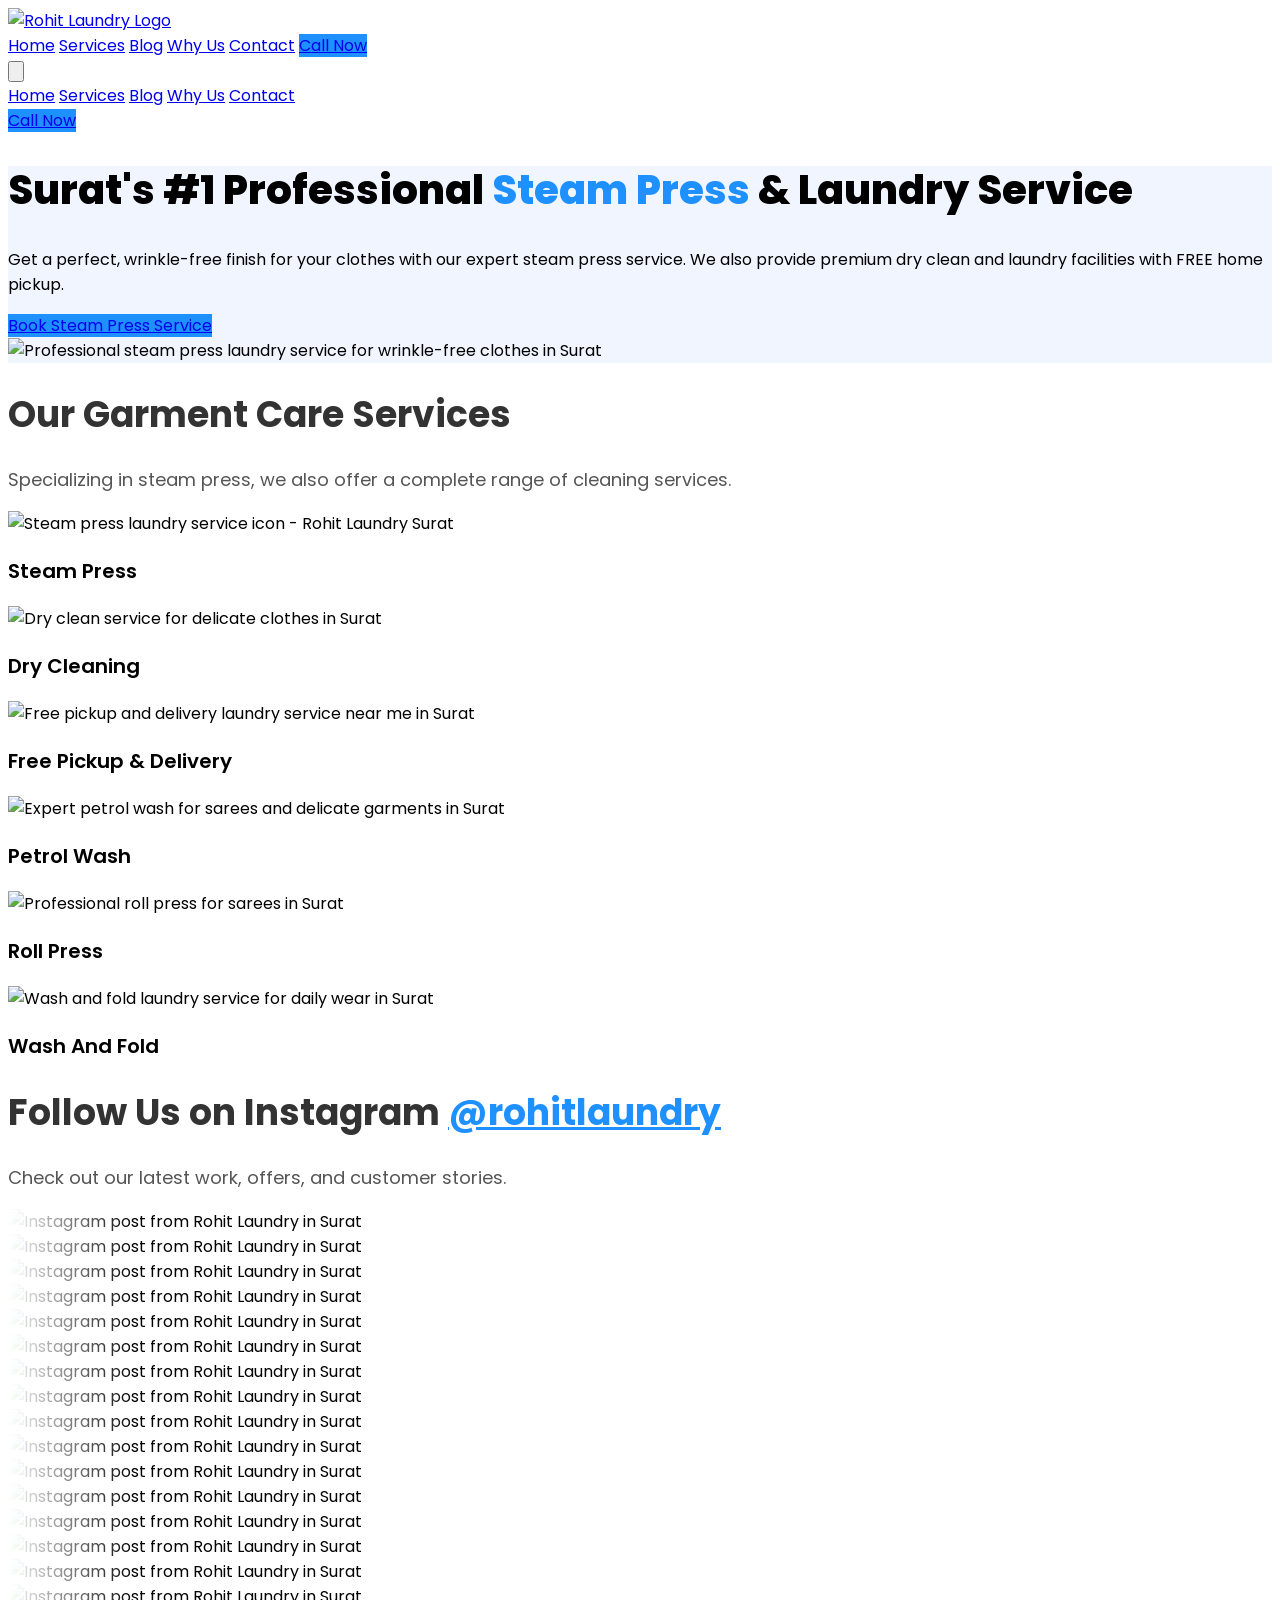
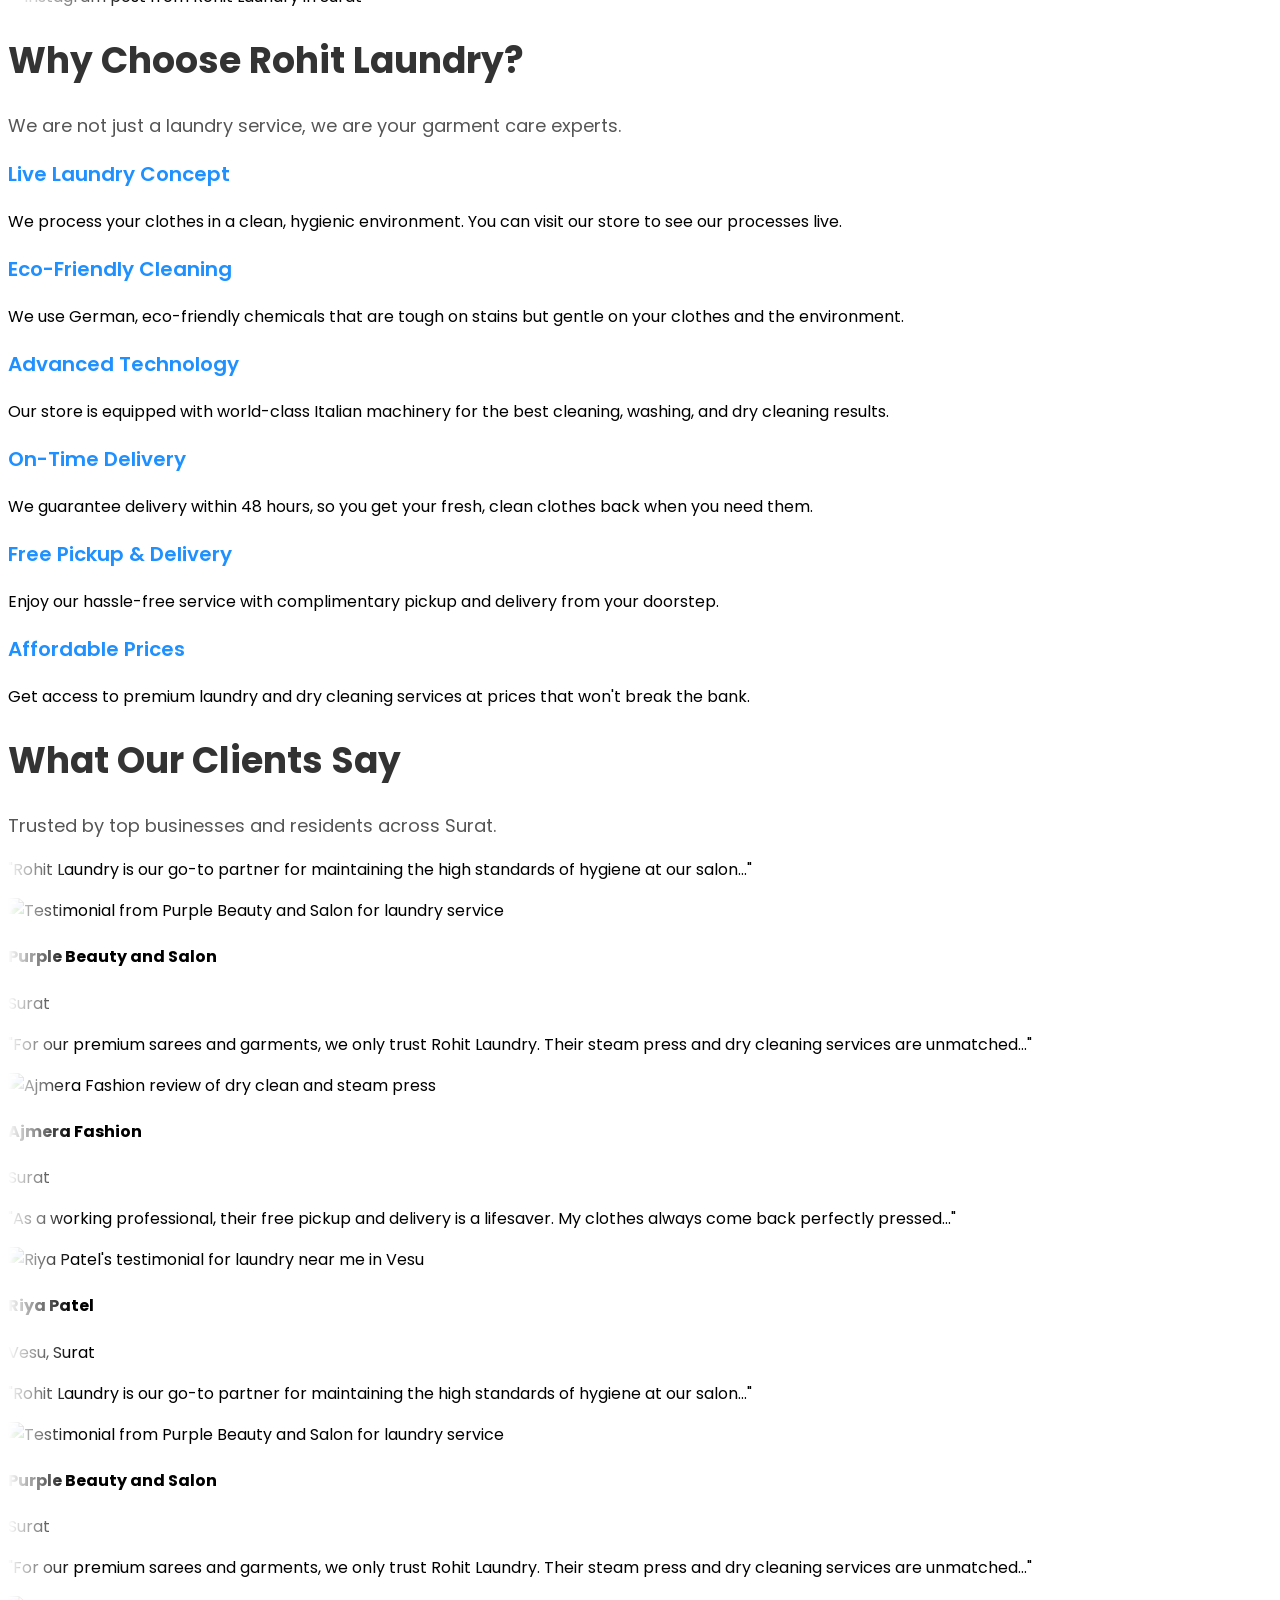
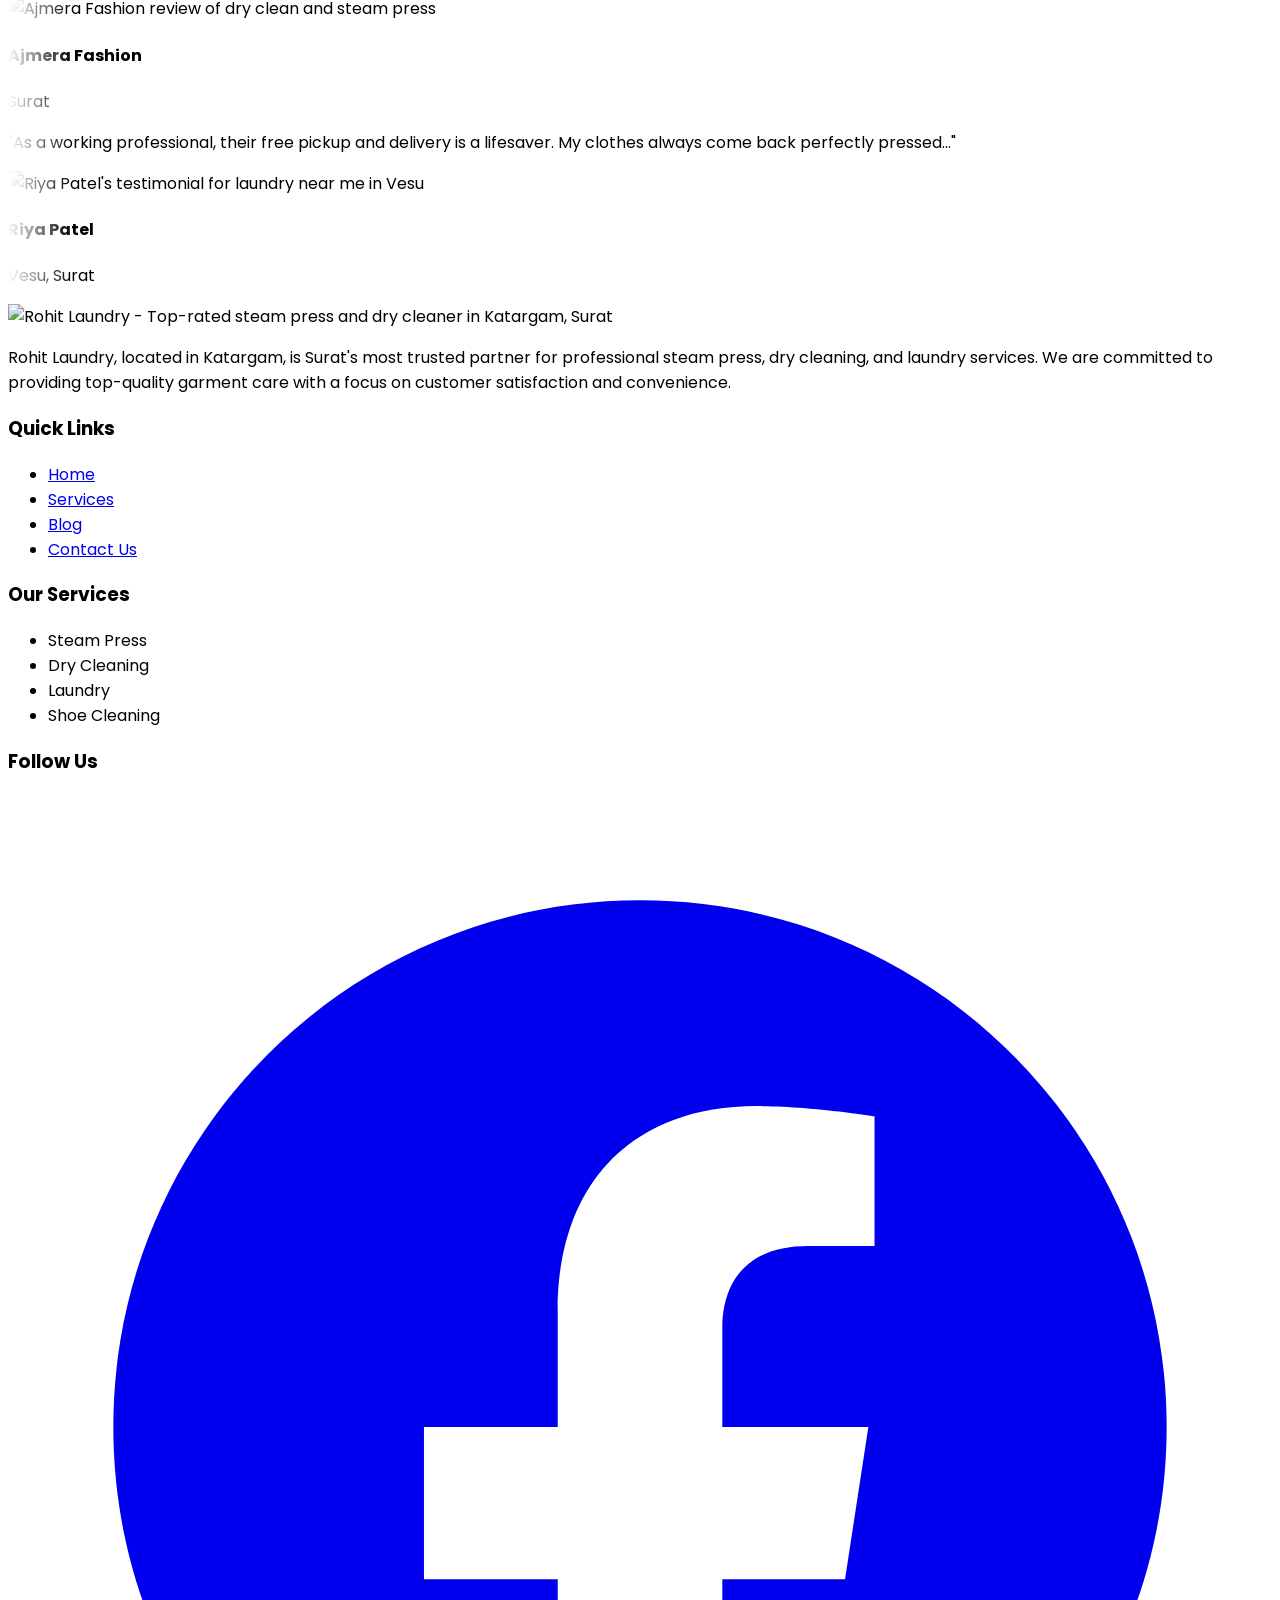
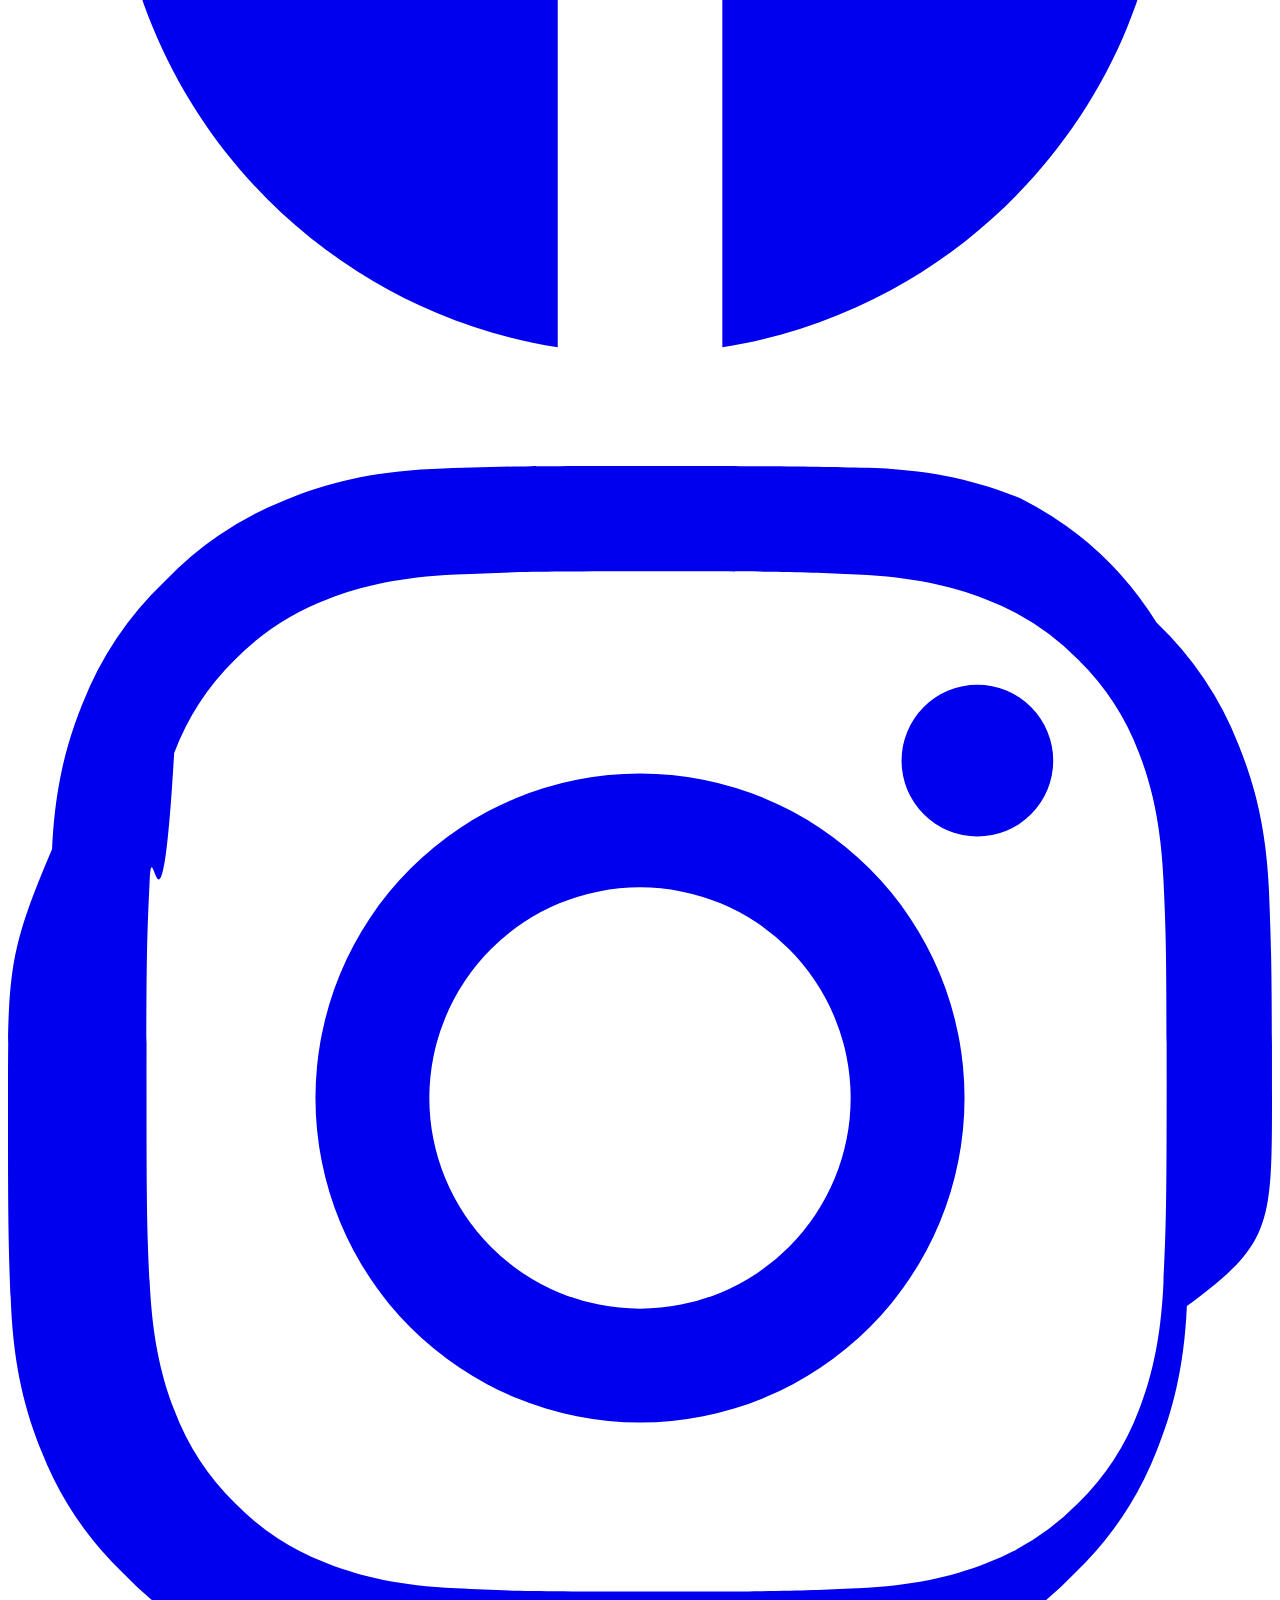
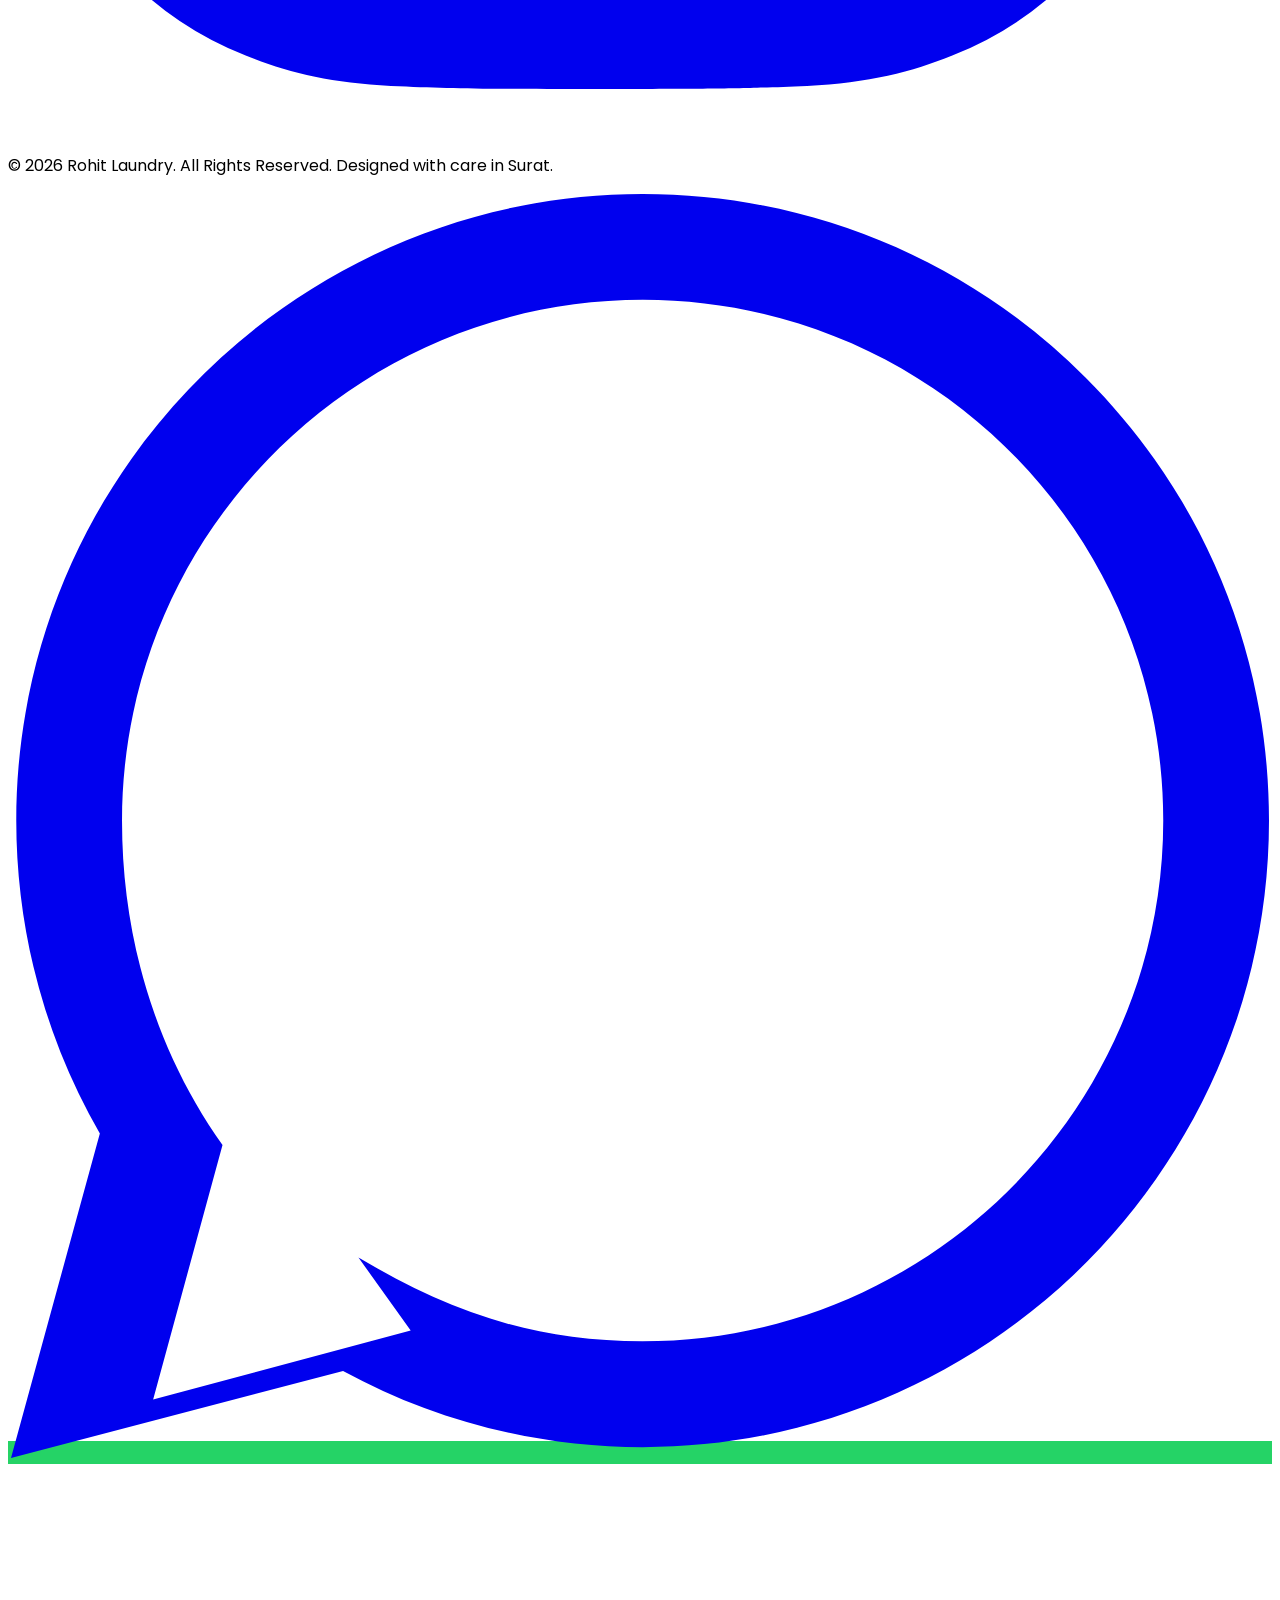
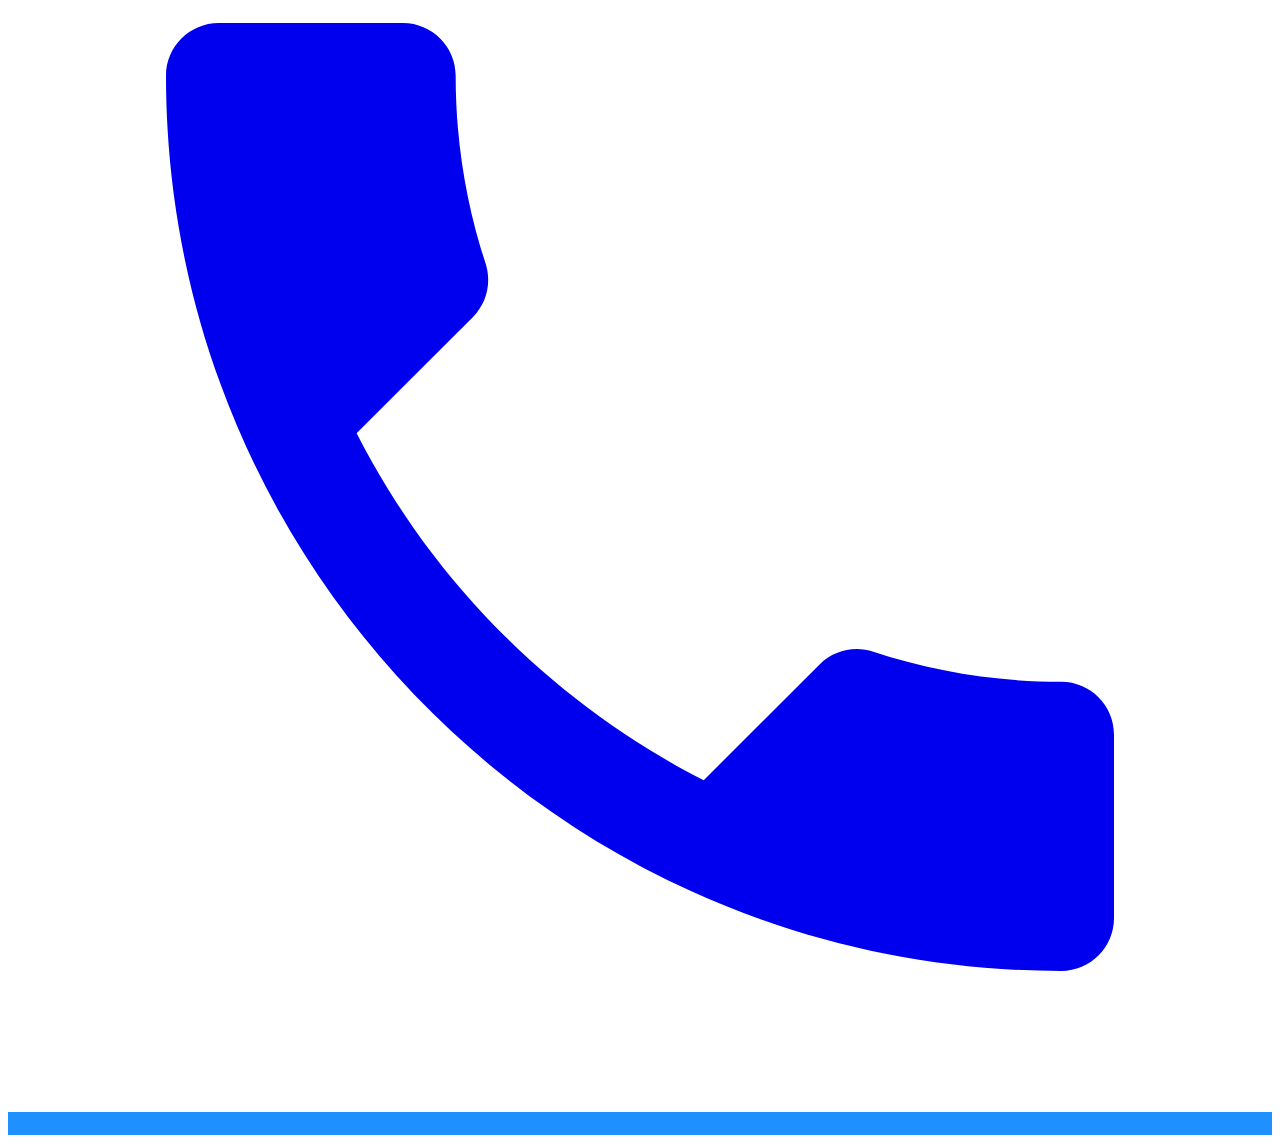
==== commit 54036676: "Update index.html" ====
--- a/index.html
+++ b/index.html
@@ -101,18 +101,6 @@
         .nav-link { position: relative; padding-bottom: 4px; }
         .nav-link::after { content: ''; position: absolute; bottom: 0; left: 0; width: 0; height: 2px; background-color: #1E90FF; transition: width 0.3s ease; }
         .nav-link:hover::after { width: 100%; }
-
-        @keyframes infinite-scroll {
-            from { transform: translateX(0); }
-            to { transform: translateX(-100%); }
-        }
-        .animate-infinite-scroll { animation: infinite-scroll 40s linear infinite; }
-
-        @keyframes testimonial-scroll {
-            from { transform: translateX(0); }
-            to { transform: translateX(calc(-100% / 2)); }
-        }
-        .animate-testimonial-scroll { animation: testimonial-scroll 60s linear infinite; }
     </style>
 
     <!-- JSON-LD Schema Markup -->
@@ -205,7 +193,7 @@
                 </div>
             </div>
         </section>
-
+        
         <section id="services" class="py-16 md:py-24 bg-gray-50">
             <div class="container mx-auto px-6 text-center">
                 <h2 class="section-title">Our Garment Care Services</h2>
@@ -239,34 +227,49 @@
             </div>
         </section>
 
-        <section id="why-choose-us" class="py-16 md:py-24 bg-white">
+        <!-- Custom Instagram Feed Slider -->
+        <section id="instagram-feed" class="py-16 md:py-24 bg-white">
+            <div class="container mx-auto px-6">
+                <div class="text-center">
+                    <h2 class="section-title">Follow Us on Instagram <a href="https://www.instagram.com/rohitlaundry" target="_blank" class="brand-text-blue hover:underline">@rohitlaundry</a></h2>
+                    <p class="section-subtitle mt-2 max-w-2xl mx-auto">Check out our latest work, offers, and customer stories.</p>
+                </div>
+                <div class="mt-12 relative w-full overflow-hidden" style="mask-image: linear-gradient(to right, transparent, black 10%, black 90%, transparent);">
+                    <div id="insta-slider-track" class="flex">
+                        <!-- Images will be injected here by JS -->
+                    </div>
+                </div>
+            </div>
+        </section>
+
+        <section id="why-choose-us" class="py-16 md:py-24 bg-gray-50">
             <div class="container mx-auto px-6">
                 <div class="text-center">
                     <h2 class="section-title">Why Choose Rohit Laundry?</h2>
                     <p class="section-subtitle mt-2 max-w-2xl mx-auto">We are not just a laundry service, we are your garment care experts.</p>
                 </div>
                 <div class="mt-12 grid md:grid-cols-2 lg:grid-cols-3 gap-8">
-                    <div class="bg-gray-50 p-8 rounded-lg shadow-md hover-lift">
+                    <div class="bg-white p-8 rounded-lg shadow-md hover-lift">
                         <h3 class="service-title brand-text-blue">Live Laundry Concept</h3>
                         <p class="mt-2 text-gray-600">We process your clothes in a clean, hygienic environment. You can visit our store to see our processes live.</p>
                     </div>
-                    <div class="bg-gray-50 p-8 rounded-lg shadow-md hover-lift">
+                    <div class="bg-white p-8 rounded-lg shadow-md hover-lift">
                         <h3 class="service-title brand-text-blue">Eco-Friendly Cleaning</h3>
                         <p class="mt-2 text-gray-600">We use German, eco-friendly chemicals that are tough on stains but gentle on your clothes and the environment.</p>
                     </div>
-                    <div class="bg-gray-50 p-8 rounded-lg shadow-md hover-lift">
+                    <div class="bg-white p-8 rounded-lg shadow-md hover-lift">
                         <h3 class="service-title brand-text-blue">Advanced Technology</h3>
                         <p class="mt-2 text-gray-600">Our store is equipped with world-class Italian machinery for the best cleaning, washing, and dry cleaning results.</p>
                     </div>
-                    <div class="bg-gray-50 p-8 rounded-lg shadow-md hover-lift">
+                    <div class="bg-white p-8 rounded-lg shadow-md hover-lift">
                         <h3 class="service-title brand-text-blue">On-Time Delivery</h3>
                         <p class="mt-2 text-gray-600">We guarantee delivery within 48 hours, so you get your fresh, clean clothes back when you need them.</p>
                     </div>
-                    <div class="bg-gray-50 p-8 rounded-lg shadow-md hover-lift">
+                    <div class="bg-white p-8 rounded-lg shadow-md hover-lift">
                         <h3 class="service-title brand-text-blue">Free Pickup & Delivery</h3>
                         <p class="mt-2 text-gray-600">Enjoy our hassle-free service with complimentary pickup and delivery from your doorstep.</p>
                     </div>
-                    <div class="bg-gray-50 p-8 rounded-lg shadow-md hover-lift">
+                    <div class="bg-white p-8 rounded-lg shadow-md hover-lift">
                         <h3 class="service-title brand-text-blue">Affordable Prices</h3>
                         <p class="mt-2 text-gray-600">Get access to premium laundry and dry cleaning services at prices that won't break the bank.</p>
                     </div>
@@ -274,7 +277,7 @@
             </div>
         </section>
 
-        <section id="testimonials" class="py-16 md:py-24 bg-gray-50">
+        <section id="testimonials" class="py-16 md:py-24 bg-white">
             <div class="container mx-auto px-6">
                 <div class="text-center">
                     <h2 class="section-title">What Our Clients Say</h2>
@@ -283,7 +286,7 @@
                 <div class="mt-12 w-full overflow-hidden" style="mask-image: linear-gradient(to right, transparent, black 5%, black 95%, transparent);">
                     <div class="flex w-max animate-testimonial-scroll hover:[animation-play-state:paused]">
                         <div class="flex-shrink-0 w-[90vw] md:w-[45vw] lg:w-[30vw] p-4">
-                            <div class="bg-white p-8 rounded-lg shadow-lg h-full flex flex-col justify-between">
+                            <div class="bg-gray-50 p-8 rounded-lg shadow-lg h-full flex flex-col justify-between">
                                 <p class="text-gray-600 italic">"Rohit Laundry is our go-to partner for maintaining the high standards of hygiene at our salon..."</p>
                                 <div class="mt-4 flex items-center">
                                     <img src="https://placehold.co/50x50/C4B5FD/FFFFFF?text=P" loading="lazy" alt="Testimonial from Purple Beauty and Salon for laundry service" class="w-12 h-12 rounded-full mr-4">
@@ -295,7 +298,7 @@
                             </div>
                         </div>
                         <div class="flex-shrink-0 w-[90vw] md:w-[45vw] lg:w-[30vw] p-4">
-                            <div class="bg-white p-8 rounded-lg shadow-lg h-full flex flex-col justify-between">
+                            <div class="bg-gray-50 p-8 rounded-lg shadow-lg h-full flex flex-col justify-between">
                                 <p class="text-gray-600 italic">"For our premium sarees and garments, we only trust Rohit Laundry. Their steam press and dry cleaning services are unmatched..."</p>
                                 <div class="mt-4 flex items-center">
                                     <img src="https://placehold.co/50x50/F472B6/FFFFFF?text=A" loading="lazy" alt="Ajmera Fashion review of dry clean and steam press" class="w-12 h-12 rounded-full mr-4">
@@ -307,7 +310,7 @@
                             </div>
                         </div>
                         <div class="flex-shrink-0 w-[90vw] md:w-[45vw] lg:w-[30vw] p-4">
-                            <div class="bg-white p-8 rounded-lg shadow-lg h-full flex flex-col justify-between">
+                            <div class="bg-gray-50 p-8 rounded-lg shadow-lg h-full flex flex-col justify-between">
                                 <p class="text-gray-600 italic">"As a working professional, their free pickup and delivery is a lifesaver. My clothes always come back perfectly pressed..."</p>
                                 <div class="mt-4 flex items-center">
                                     <img src="https://placehold.co/50x50/60A5FA/FFFFFF?text=R" loading="lazy" alt="Riya Patel's testimonial for laundry near me in Vesu" class="w-12 h-12 rounded-full mr-4">
@@ -319,7 +322,7 @@
                             </div>
                         </div>
                         <div class="flex-shrink-0 w-[90vw] md:w-[45vw] lg:w-[30vw] p-4" aria-hidden="true">
-                            <div class="bg-white p-8 rounded-lg shadow-lg h-full flex flex-col justify-between">
+                            <div class="bg-gray-50 p-8 rounded-lg shadow-lg h-full flex flex-col justify-between">
                                 <p class="text-gray-600 italic">"Rohit Laundry is our go-to partner for maintaining the high standards of hygiene at our salon..."</p>
                                 <div class="mt-4 flex items-center">
                                     <img src="https://placehold.co/50x50/C4B5FD/FFFFFF?text=P" loading="lazy" alt="Testimonial from Purple Beauty and Salon for laundry service" class="w-12 h-12 rounded-full mr-4">
@@ -331,7 +334,7 @@
                             </div>
                         </div>
                         <div class="flex-shrink-0 w-[90vw] md:w-[45vw] lg:w-[30vw] p-4" aria-hidden="true">
-                             <div class="bg-white p-8 rounded-lg shadow-lg h-full flex flex-col justify-between">
+                             <div class="bg-gray-50 p-8 rounded-lg shadow-lg h-full flex flex-col justify-between">
                                 <p class="text-gray-600 italic">"For our premium sarees and garments, we only trust Rohit Laundry. Their steam press and dry cleaning services are unmatched..."</p>
                                 <div class="mt-4 flex items-center">
                                     <img src="https://placehold.co/50x50/F472B6/FFFFFF?text=A" loading="lazy" alt="Ajmera Fashion review of dry clean and steam press" class="w-12 h-12 rounded-full mr-4">
@@ -343,7 +346,7 @@
                             </div>
                         </div>
                         <div class="flex-shrink-0 w-[90vw] md:w-[45vw] lg:w-[30vw] p-4" aria-hidden="true">
-                            <div class="bg-white p-8 rounded-lg shadow-lg h-full flex flex-col justify-between">
+                            <div class="bg-gray-50 p-8 rounded-lg shadow-lg h-full flex flex-col justify-between">
                                 <p class="text-gray-600 italic">"As a working professional, their free pickup and delivery is a lifesaver. My clothes always come back perfectly pressed..."</p>
                                 <div class="mt-4 flex items-center">
                                     <img src="https://placehold.co/50x50/60A5FA/FFFFFF?text=R" loading="lazy" alt="Riya Patel's testimonial for laundry near me in Vesu" class="w-12 h-12 rounded-full mr-4">
@@ -358,39 +361,6 @@
                 </div>
             </div>
         </section>
-        
-        <section id="contact" class="py-16 md:py-24">
-            <div class="container mx-auto px-6">
-                <div class="text-center">
-                    <h2 class="section-title">Visit Our Store or Schedule a Pickup</h2>
-                    <p class="section-subtitle mt-2 max-w-2xl mx-auto">We are conveniently located in the heart of Katargam.</p>
-                </div>
-                <div class="mt-12 grid md:grid-cols-2 gap-8 md:gap-12 items-center">
-                    <div class="rounded-lg overflow-hidden shadow-2xl">
-                        <iframe src="https://www.google.com/maps/embed?pb=!1m18!1m12!1m3!1d3718.8654029004415!2d72.8280953!3d21.2371853!2m3!1f0!2f0!3f0!3m2!1i1024!2i768!4f13.1!3m3!1m2!1s0x3be04f0cbf046c49%3A0xec4c872af100f02c!2sROHIT%20LAUNDRY!5e0!3m2!1sen!2sin!4v1755402192756!5m2!1sen!2sin" width="100%" height="450" style="border:0;" allowfullscreen="" loading="lazy" referrerpolicy="no-referrer-when-downgrade" title="Rohit Laundry - Steam Press and Dry Clean near me in Katargam, Surat"></iframe>
-                    </div>
-                    <div class="bg-gray-50 p-8 rounded-lg shadow-lg">
-                        <h3 class="service-title text-gray-800">Rohit Laundry, Katargam</h3>
-                        <p class="mt-4 text-gray-600 flex items-start">
-                            <svg class="w-6 h-6 mr-3 mt-1 text-blue-600 flex-shrink-0" fill="none" stroke="currentColor" viewBox="0 0 24 24"><path stroke-linecap="round" stroke-linejoin="round" stroke-width="2" d="M17.657 16.657L13.414 20.9a1.998 1.998 0 01-2.827 0l-4.244-4.243a8 8 0 1111.314 0zM15 11a3 3 0 11-6 0 3 3 0 016 0z"></path></svg>
-                            <span>Patel Park Society, Katargam, Surat, Gujarat 395004</span>
-                        </p>
-                        <p class="mt-4 text-gray-600 flex items-center">
-                            <svg class="w-6 h-6 mr-3 text-blue-600" fill="none" stroke="currentColor" viewBox="0 0 24 24"><path stroke-linecap="round" stroke-linejoin="round" stroke-width="2" d="M3 5a2 2 0 012-2h3.28a1 1 0 01.948.684l1.498 4.493a1 1 0 01-.502 1.21l-2.257 1.13a11.042 11.042 0 005.516 5.516l1.13-2.257a1 1 0 011.21-.502l4.493 1.498a1 1 0 01.684.949V19a2 2 0 01-2 2h-1C9.716 21 3 14.284 3 6V5z"></path></svg>
-                            <a href="tel:+919601129595" class="hover:underline font-semibold">+91-9601129595</a>
-                        </p>
-                        <p class="mt-4 text-gray-600 flex items-center">
-                            <svg class="w-6 h-6 mr-3 text-blue-600" fill="none" stroke="currentColor" viewBox="0 0 24 24"><path stroke-linecap="round" stroke-linejoin="round" stroke-width="2" d="M3 8l7.89 5.26a2 2 0 002.22 0L21 8M5 19h14a2 2 0 002-2V7a2 2 0 00-2-2H5a2 2 0 00-2 2v10a2 2 0 002 2z"></path></svg>
-                            <a href="mailto:rohitlaundry101@gmail.com" class="hover:underline font-semibold">rohitlaundry101@gmail.com</a>
-                        </p>
-                        <div class="mt-6">
-                            <a href="https://wa.me/919601129595?text=Hi%20Rohit%20Laundry,%20I%20want%20to%20schedule%20a%20pickup." target="_blank" class="brand-bg-green text-white px-8 py-3 rounded-full font-bold text-lg hover:bg-green-700 transition-all duration-300 shadow-lg hover:shadow-xl transform hover:scale-105 inline-block">Book on WhatsApp</a>
-                        </div>
-                    </div>
-                </div>
-            </div>
-        </section>
-
     </main>
 
     <footer class="bg-gray-800 text-white">
@@ -452,6 +422,44 @@
 
         // Set current year in footer
         document.getElementById('year').textContent = new Date().getFullYear();
+        
+        // Custom Instagram Slider
+        document.addEventListener('DOMContentLoaded', () => {
+            const track = document.getElementById('insta-slider-track');
+            if (track) {
+                const images = [
+                    "https://iili.io/FmdZ0DN.md.png",
+                    "https://iili.io/Fm2K2FR.md.png",
+                    "https://iili.io/Fm2Kf9I.md.png",
+                    "https://iili.io/Fm2K3ap.md.png",
+                    "https://iili.io/Fm2KF8N.md.png",
+                    "https://iili.io/Fm2Kucl.md.png",
+                    "https://iili.io/Fm2KYN9.md.png",
+                    "https://iili.io/Fm2KjN1.md.png"
+                ];
+
+                const createSlides = (imgArray) => {
+                    imgArray.forEach(url => {
+                        const div = document.createElement('div');
+                        div.className = 'flex-shrink-0 p-3';
+                        const img = document.createElement('img');
+                        img.src = url;
+                        img.loading = 'lazy';
+                        img.alt = 'Instagram post from Rohit Laundry in Surat';
+                        img.className = 'h-52 w-52 md:h-64 md:w-64 object-cover rounded-lg shadow-lg';
+                        div.appendChild(img);
+                        track.appendChild(div);
+                    });
+                };
+                
+                // Create two sets of slides for a seamless loop
+                createSlides(images);
+                createSlides(images);
+                
+                // Add animation class
+                track.classList.add('animate-infinite-scroll');
+            }
+        });
     </script>
     
     <!-- Tawk.to Script (Moved to the end for better performance) -->
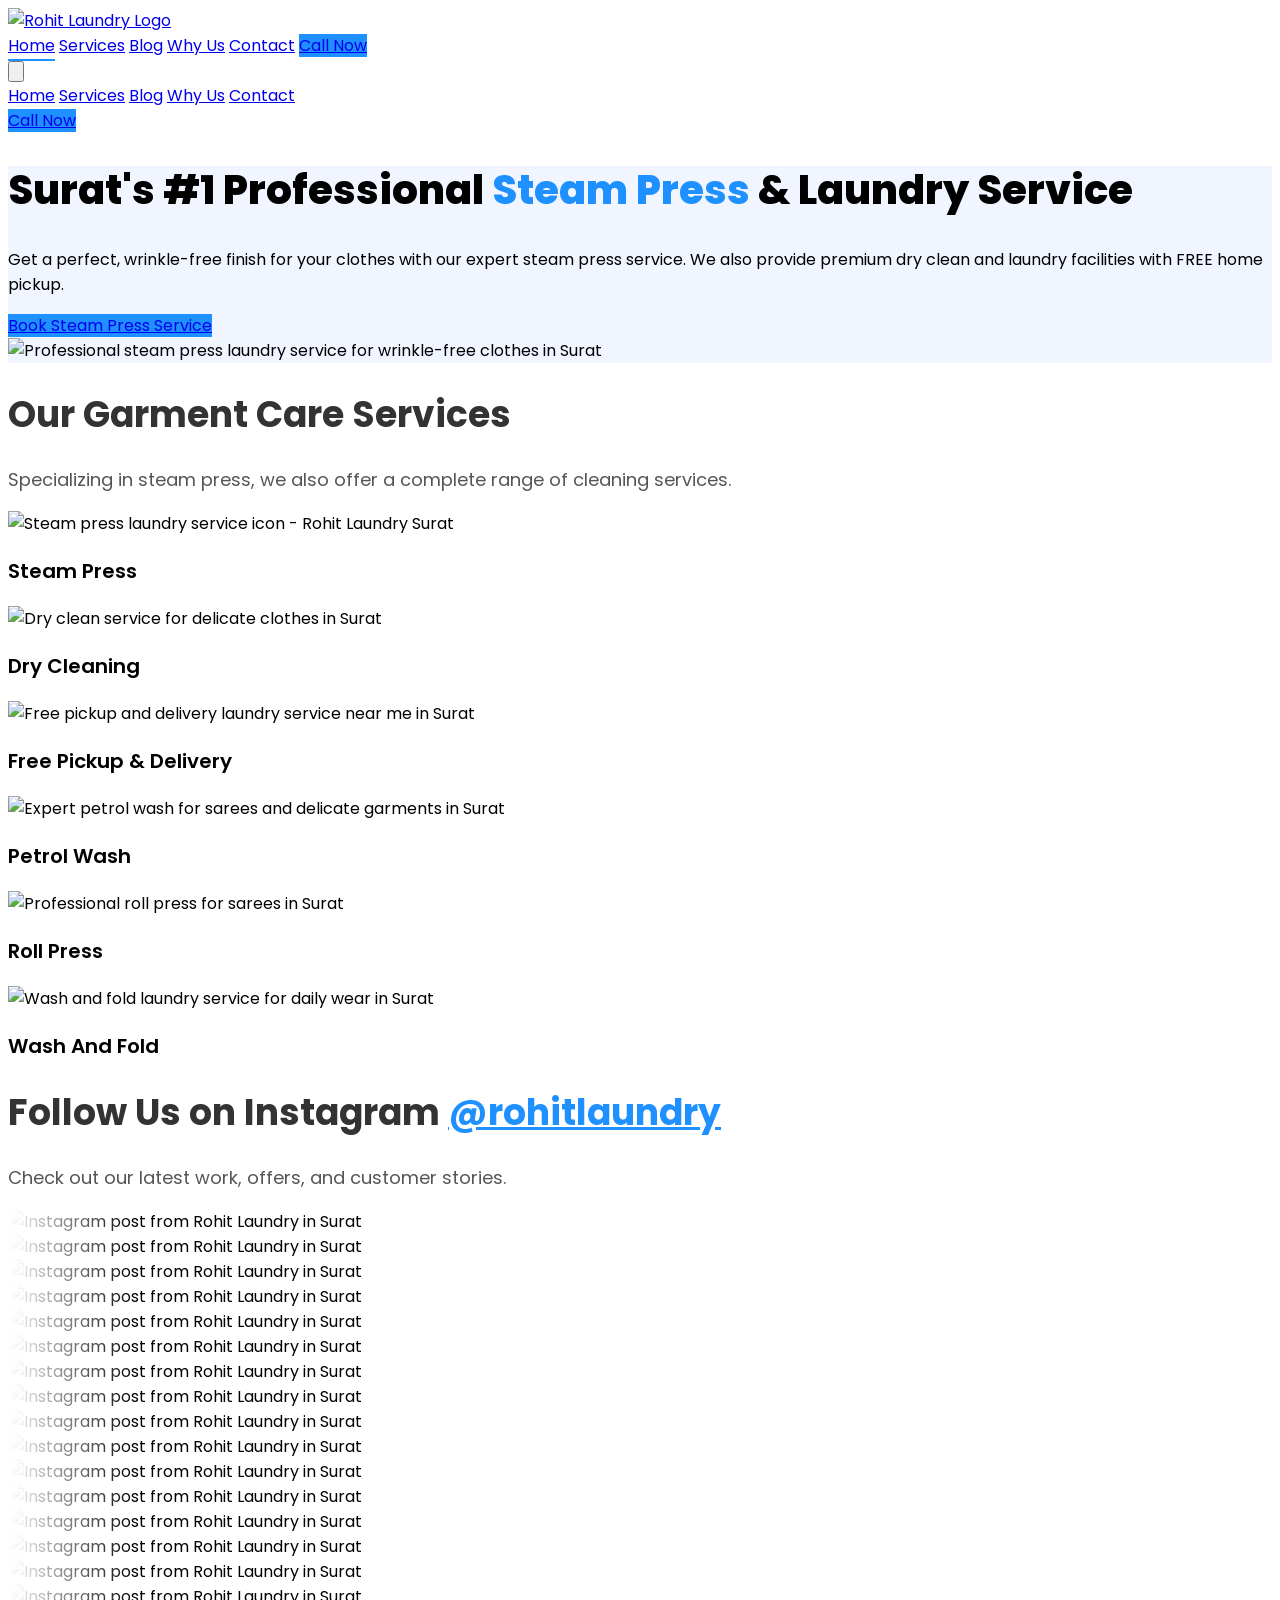
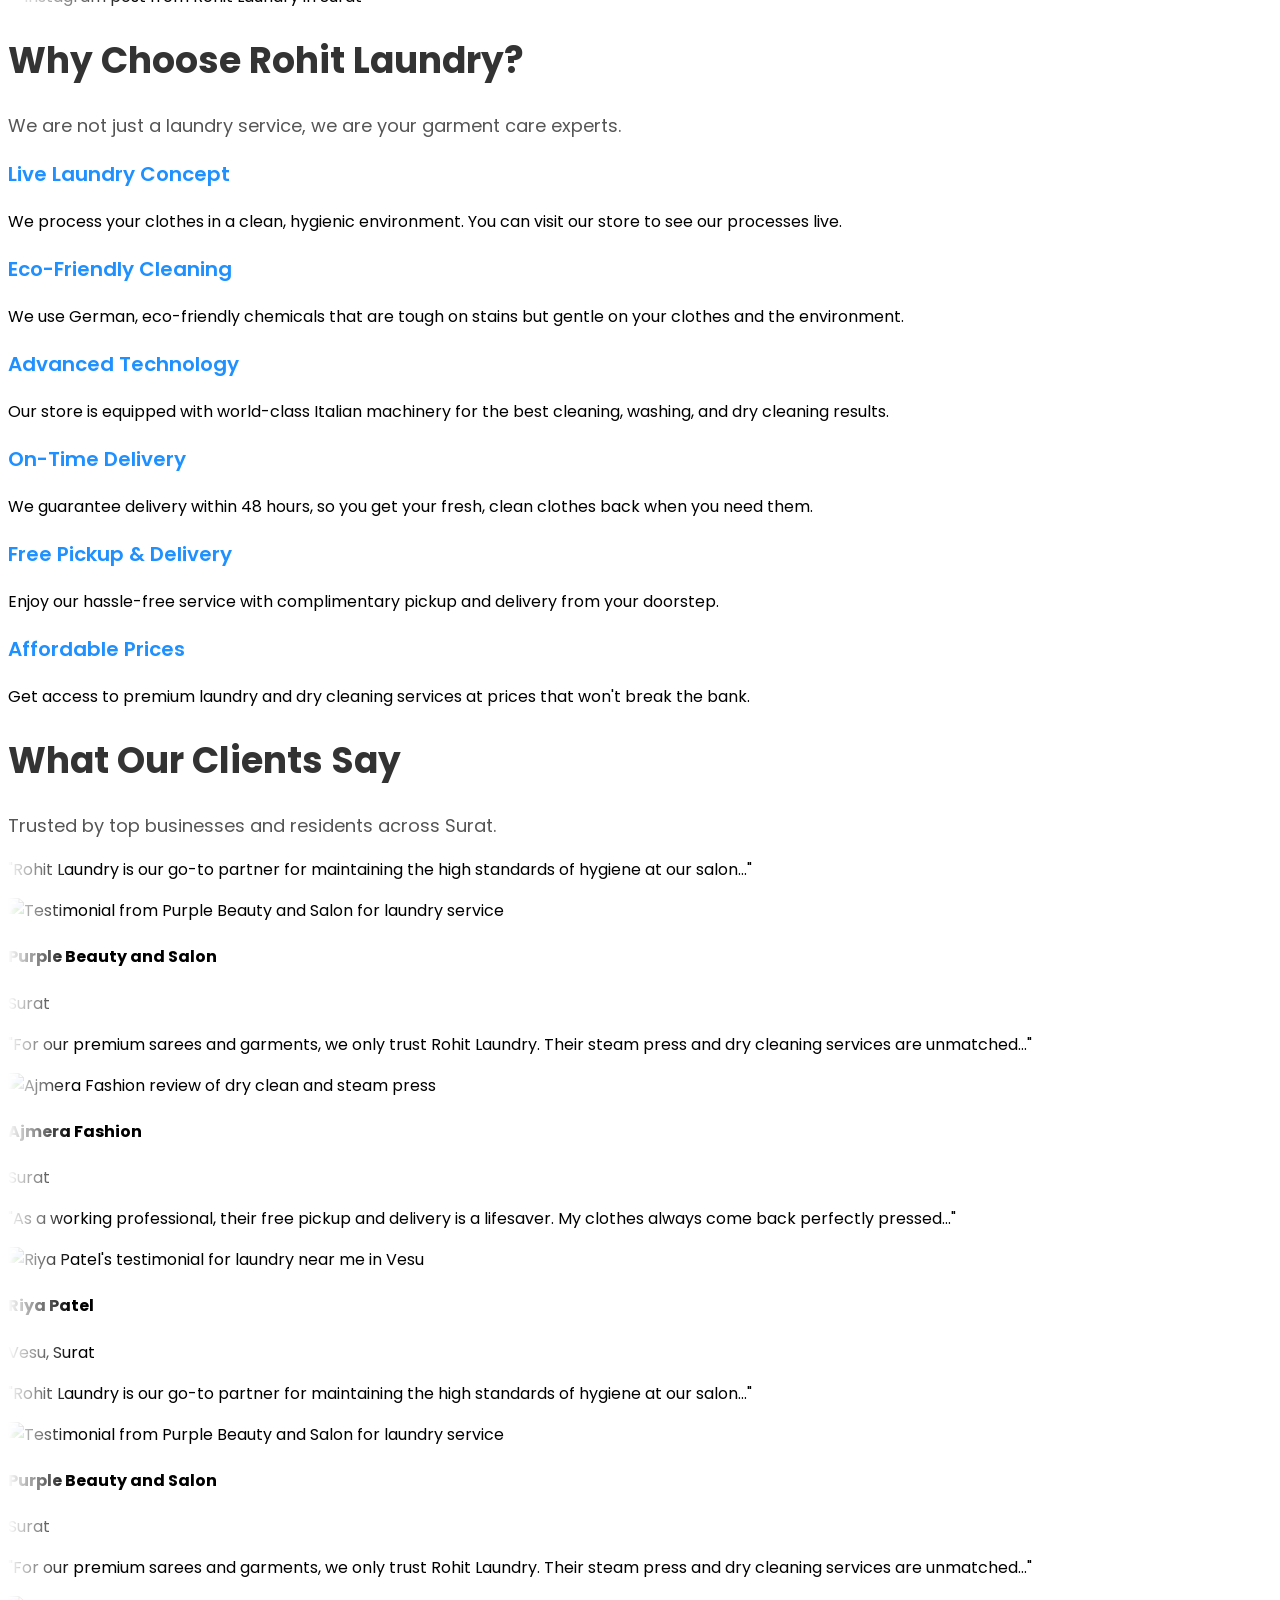
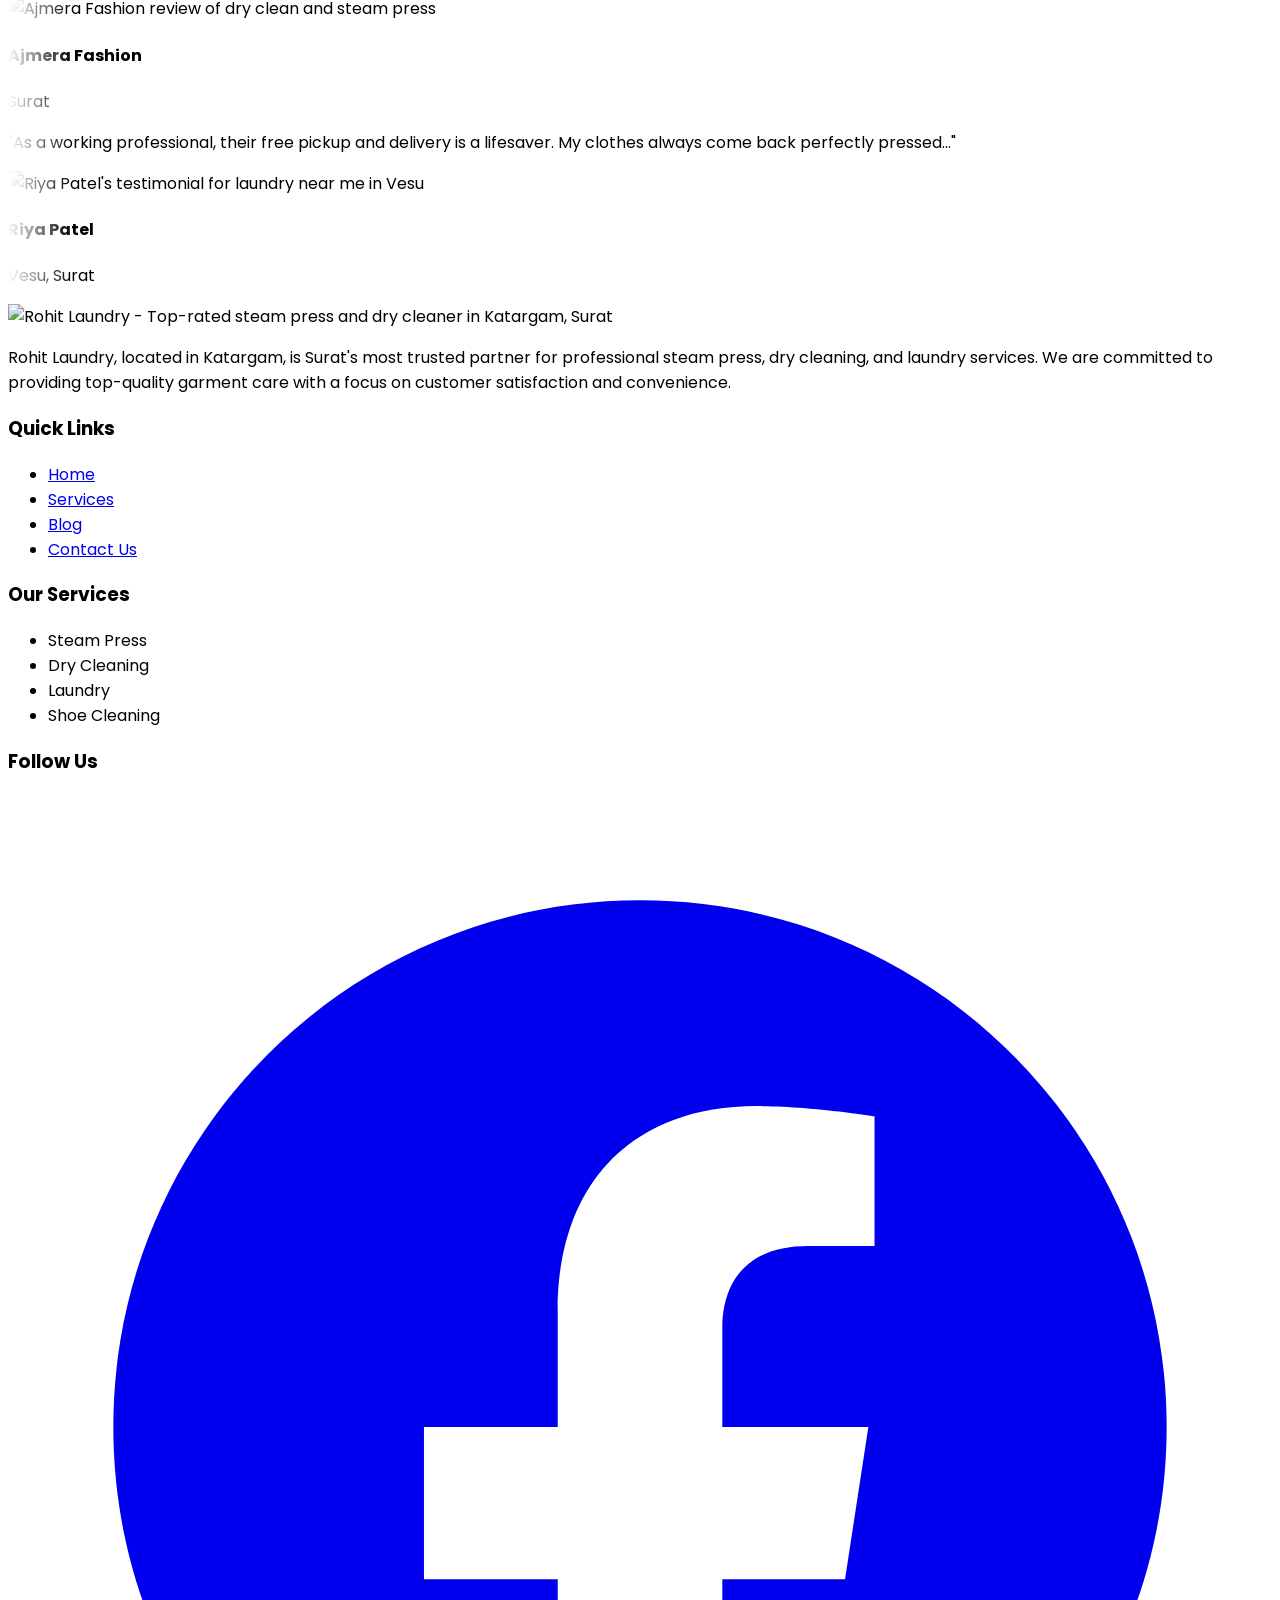
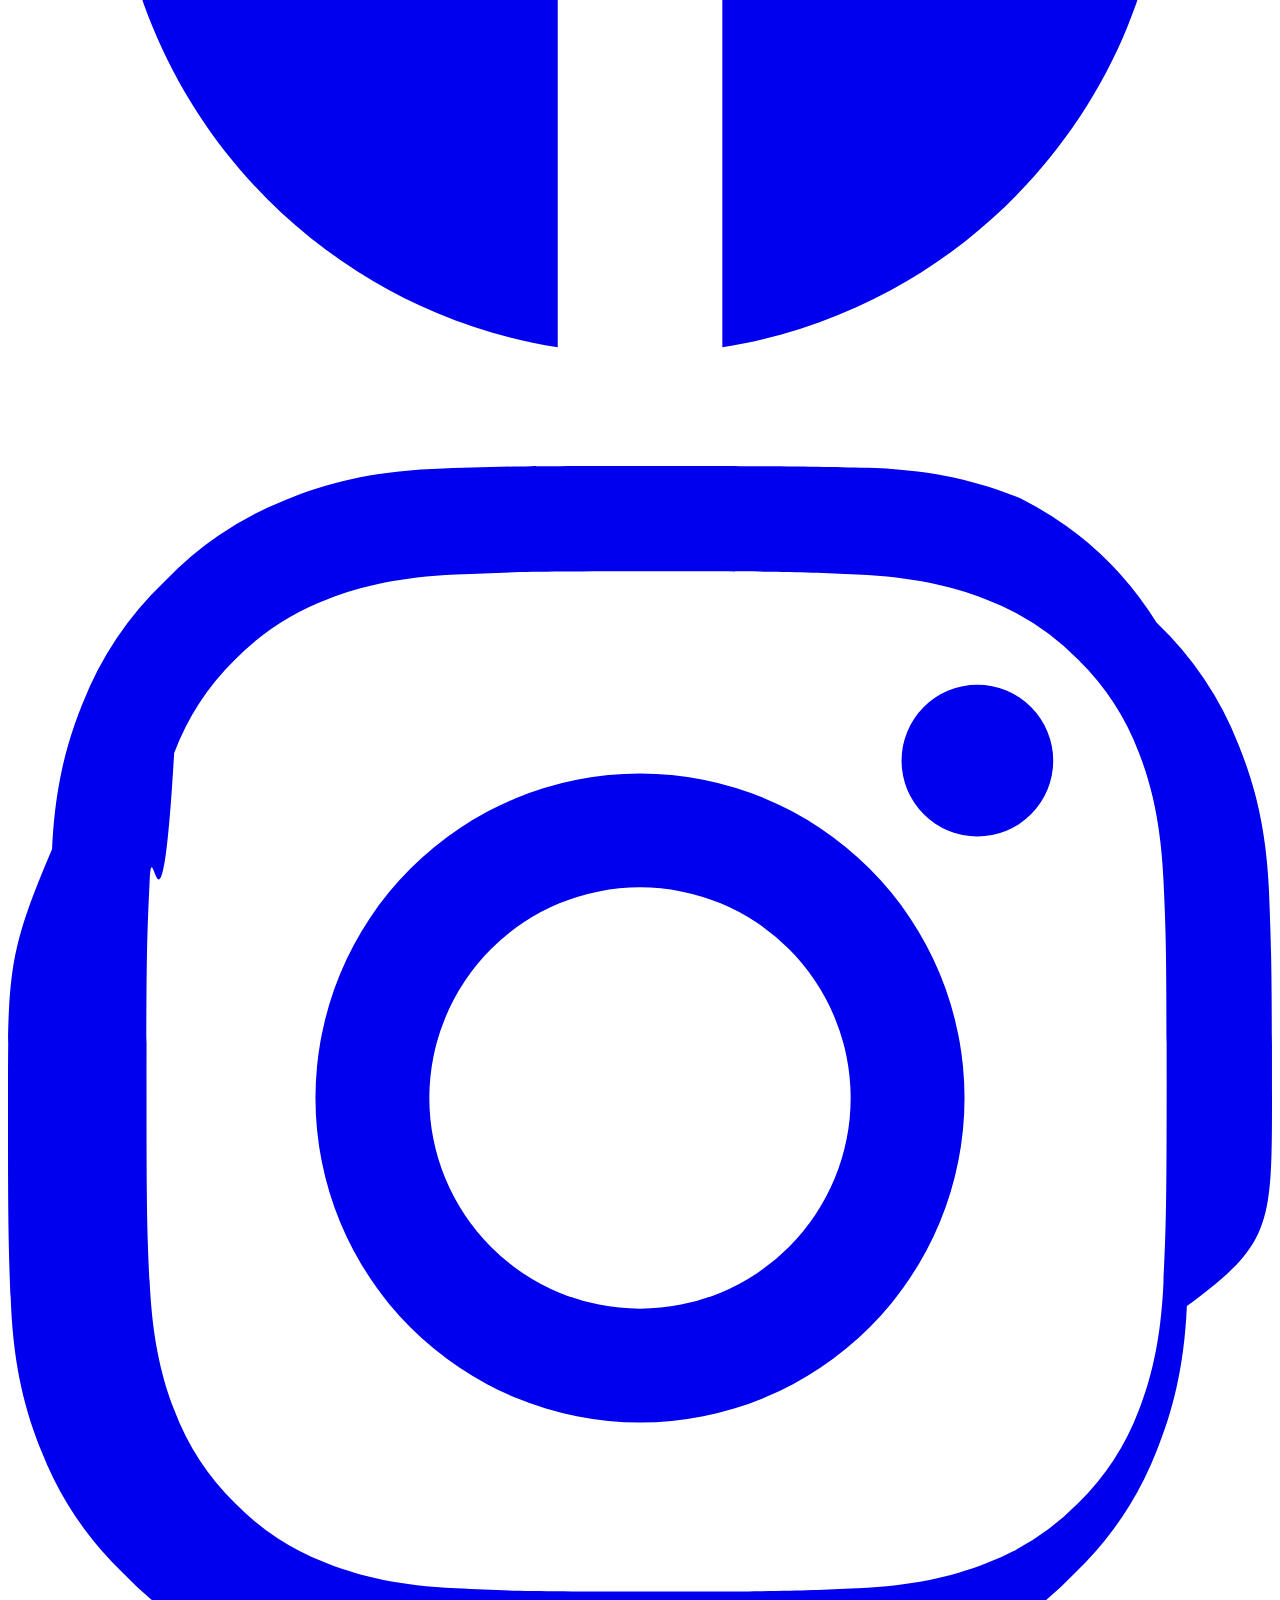
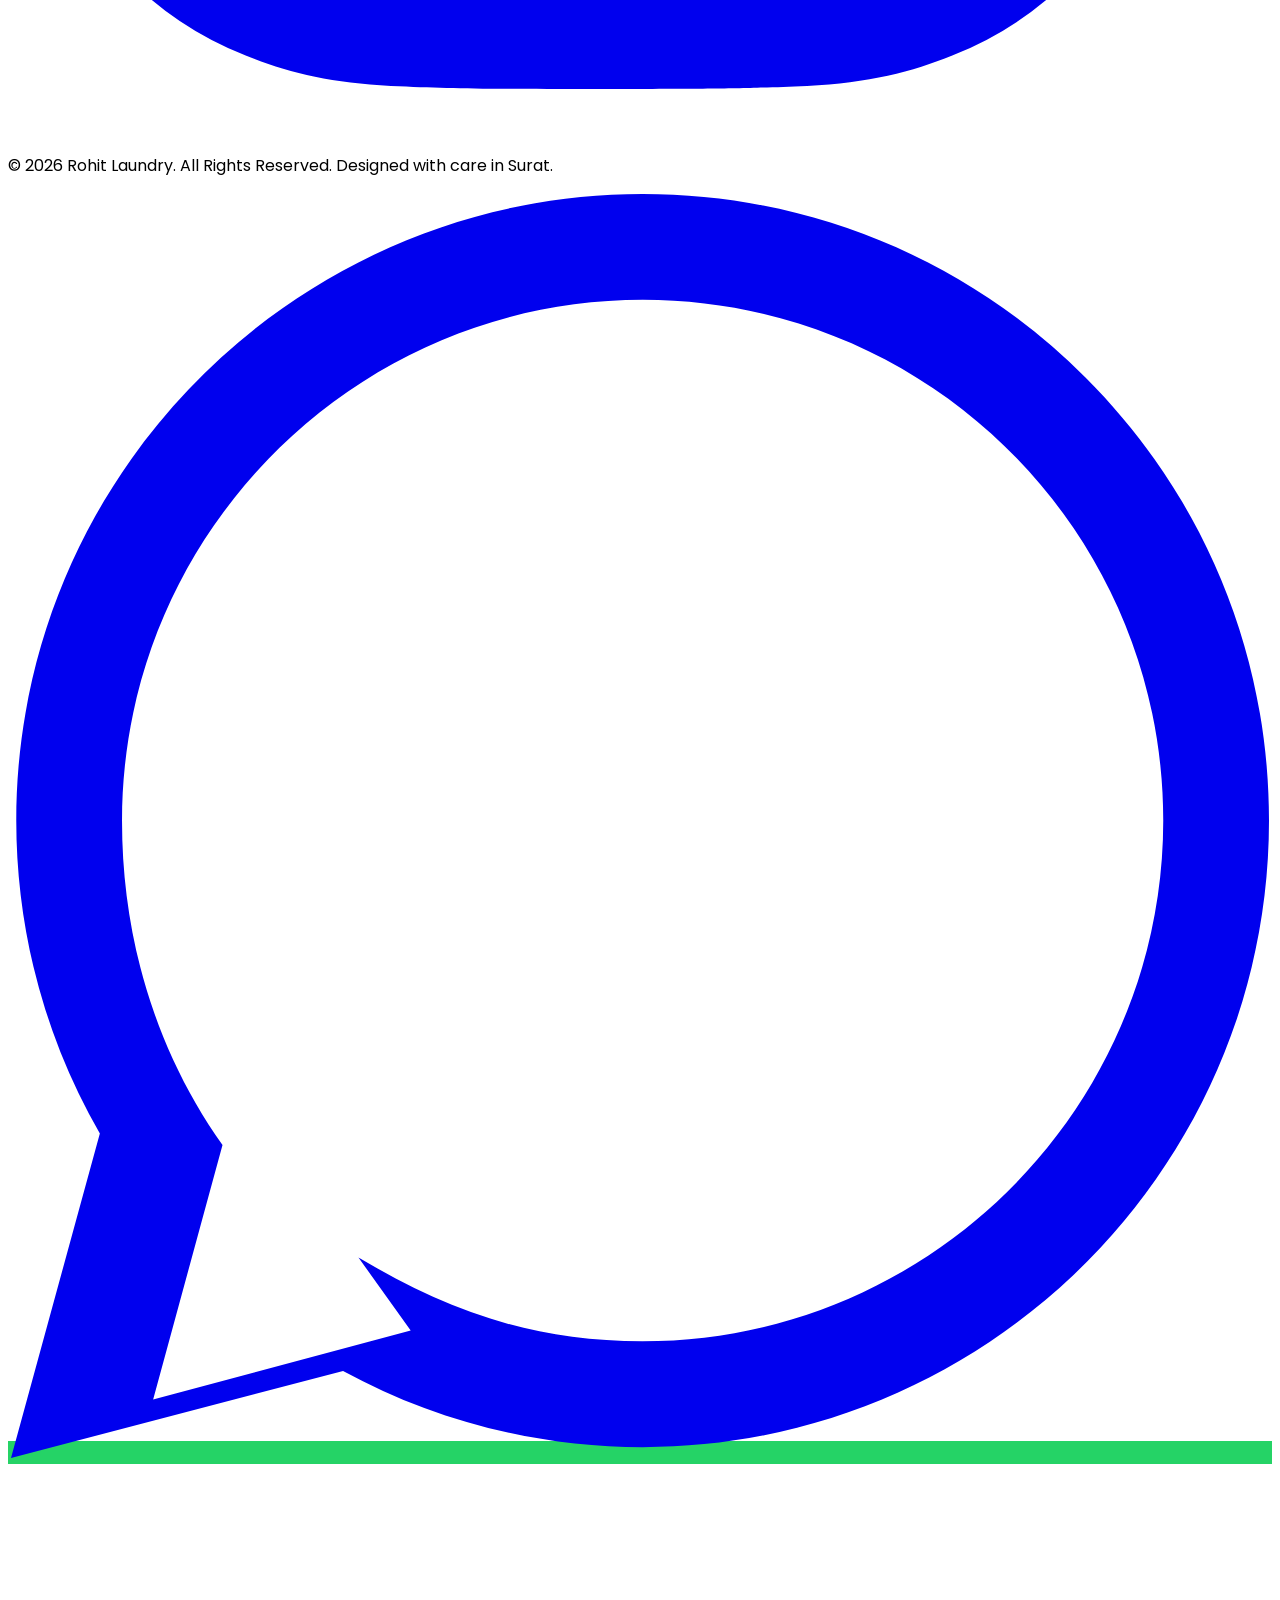
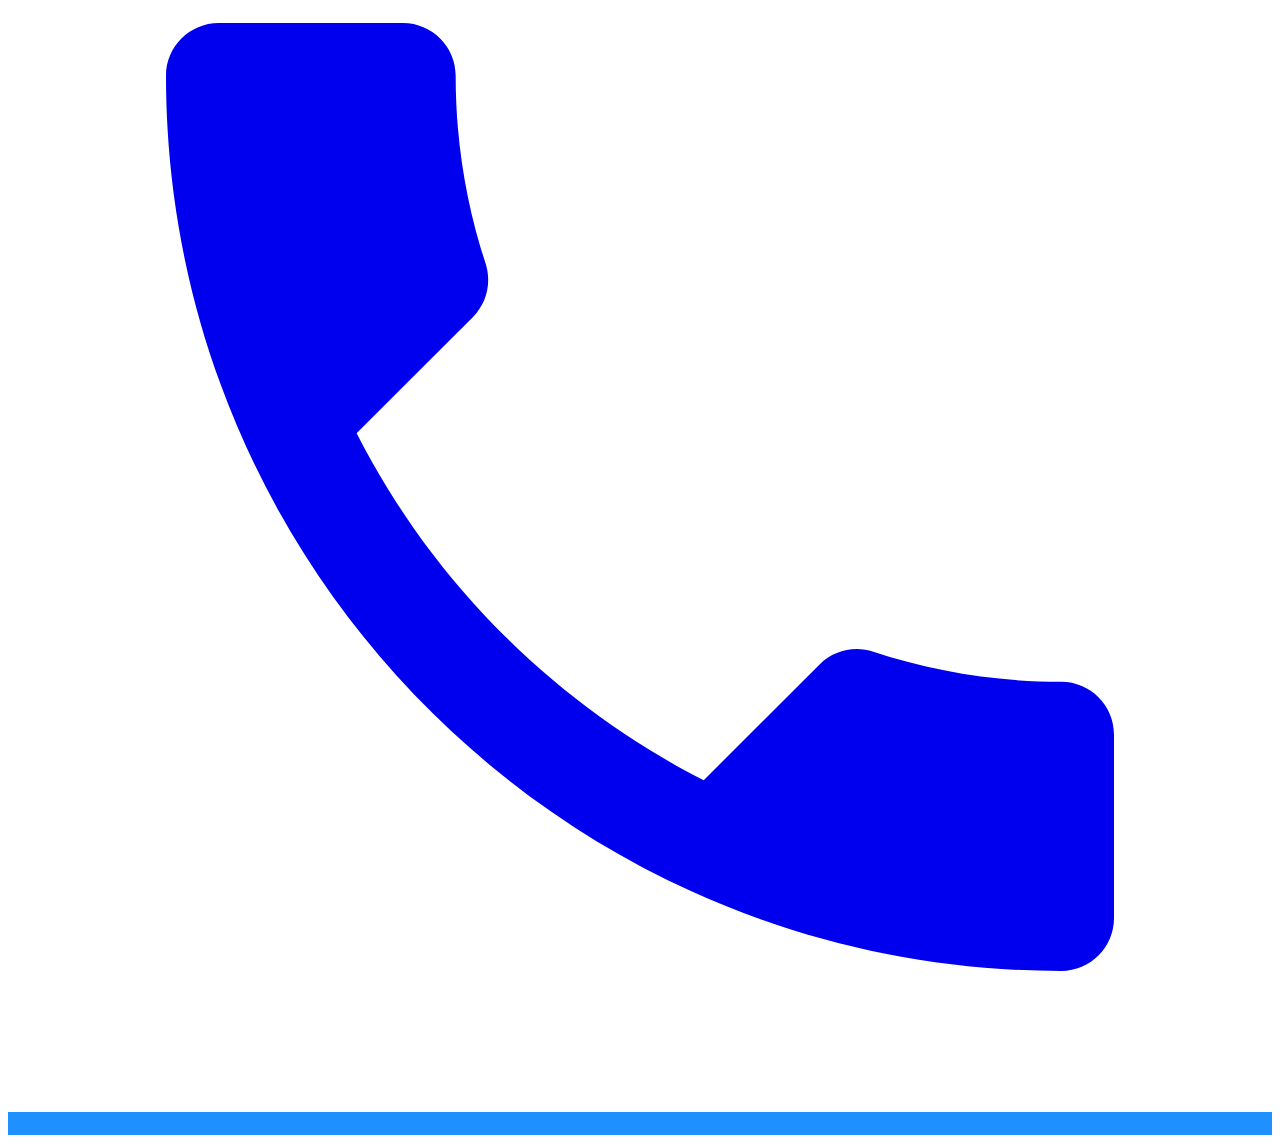
==== commit ae855f2b: "Update index.html" ====
--- a/index.html
+++ b/index.html
@@ -79,7 +79,7 @@
     <link rel="preconnect" href="https://fonts.googleapis.com">
     <link rel="preconnect" href="https://fonts.gstatic.com" crossorigin>
     <link href="https://fonts.googleapis.com/css2?family=Poppins:wght@400;500;600;700;800&display=swap" rel="stylesheet">
-
+    
     <!-- Tailwind CSS -->
     <script src="https://cdn.tailwindcss.com"></script>
     
@@ -100,7 +100,26 @@
         .hover-lift:hover { transform: translateY(-10px); box-shadow: 0 15px 30px rgba(0,0,0,0.1); }
         .nav-link { position: relative; padding-bottom: 4px; }
         .nav-link::after { content: ''; position: absolute; bottom: 0; left: 0; width: 0; height: 2px; background-color: #1E90FF; transition: width 0.3s ease; }
-        .nav-link:hover::after { width: 100%; }
+        .nav-link:hover::after, .nav-link.active::after { width: 100%; }
+
+        @keyframes spin-once {
+            from { transform: rotate(0deg); }
+            to { transform: rotate(360deg); }
+        }
+        .animate-spin-once { animation: spin-once 1.5s ease-out; }
+
+        @keyframes infinite-scroll {
+            from { transform: translateX(0); }
+            to { transform: translateX(-100%); }
+        }
+        .animate-infinite-scroll { animation: infinite-scroll 40s linear infinite; }
+        #insta-slider-track:hover { animation-play-state: paused; }
+
+        @keyframes testimonial-scroll {
+            from { transform: translateX(0); }
+            to { transform: translateX(calc(-100% / 2)); }
+        }
+        .animate-testimonial-scroll { animation: testimonial-scroll 60s linear infinite; }
     </style>
 
     <!-- JSON-LD Schema Markup -->
@@ -147,11 +166,11 @@
     <header class="bg-white shadow-sm sticky top-0 z-50">
         <nav class="container mx-auto px-6 py-3 flex justify-between items-center">
             <a href="index.html" class="flex items-center">
-                <img src="https://i.postimg.cc/0yqCdvqG/Laundry-naer-me.png" alt="Rohit Laundry Logo" class="h-20 mr-3">
+                <img id="logo" src="https://i.postimg.cc/0yqCdvqG/Laundry-naer-me.png" alt="Rohit Laundry Logo" class="h-20 mr-3 animate-spin-once">
             </a>
             
             <div class="hidden md:flex items-center space-x-8">
-                <a href="index.html" class="nav-link text-blue-600 font-bold">Home</a>
+                <a href="index.html" class="nav-link text-blue-600 font-bold active">Home</a>
                 <a href="services.html" class="nav-link text-gray-700 font-semibold hover:text-blue-600">Services</a>
                 <a href="blog.html" class="nav-link text-gray-700 font-semibold hover:text-blue-600">Blog</a>
                 <a href="#why-choose-us" class="nav-link text-gray-700 font-semibold hover:text-blue-600">Why Us</a>
@@ -226,8 +245,7 @@
                 </div>
             </div>
         </section>
-
-        <!-- Custom Instagram Feed Slider -->
+        
         <section id="instagram-feed" class="py-16 md:py-24 bg-white">
             <div class="container mx-auto px-6">
                 <div class="text-center">
@@ -276,7 +294,7 @@
                 </div>
             </div>
         </section>
-
+        
         <section id="testimonials" class="py-16 md:py-24 bg-white">
             <div class="container mx-auto px-6">
                 <div class="text-center">
@@ -361,6 +379,7 @@
                 </div>
             </div>
         </section>
+
     </main>
 
     <footer class="bg-gray-800 text-white">
@@ -456,7 +475,6 @@
                 createSlides(images);
                 createSlides(images);
                 
-                // Add animation class
                 track.classList.add('animate-infinite-scroll');
             }
         });
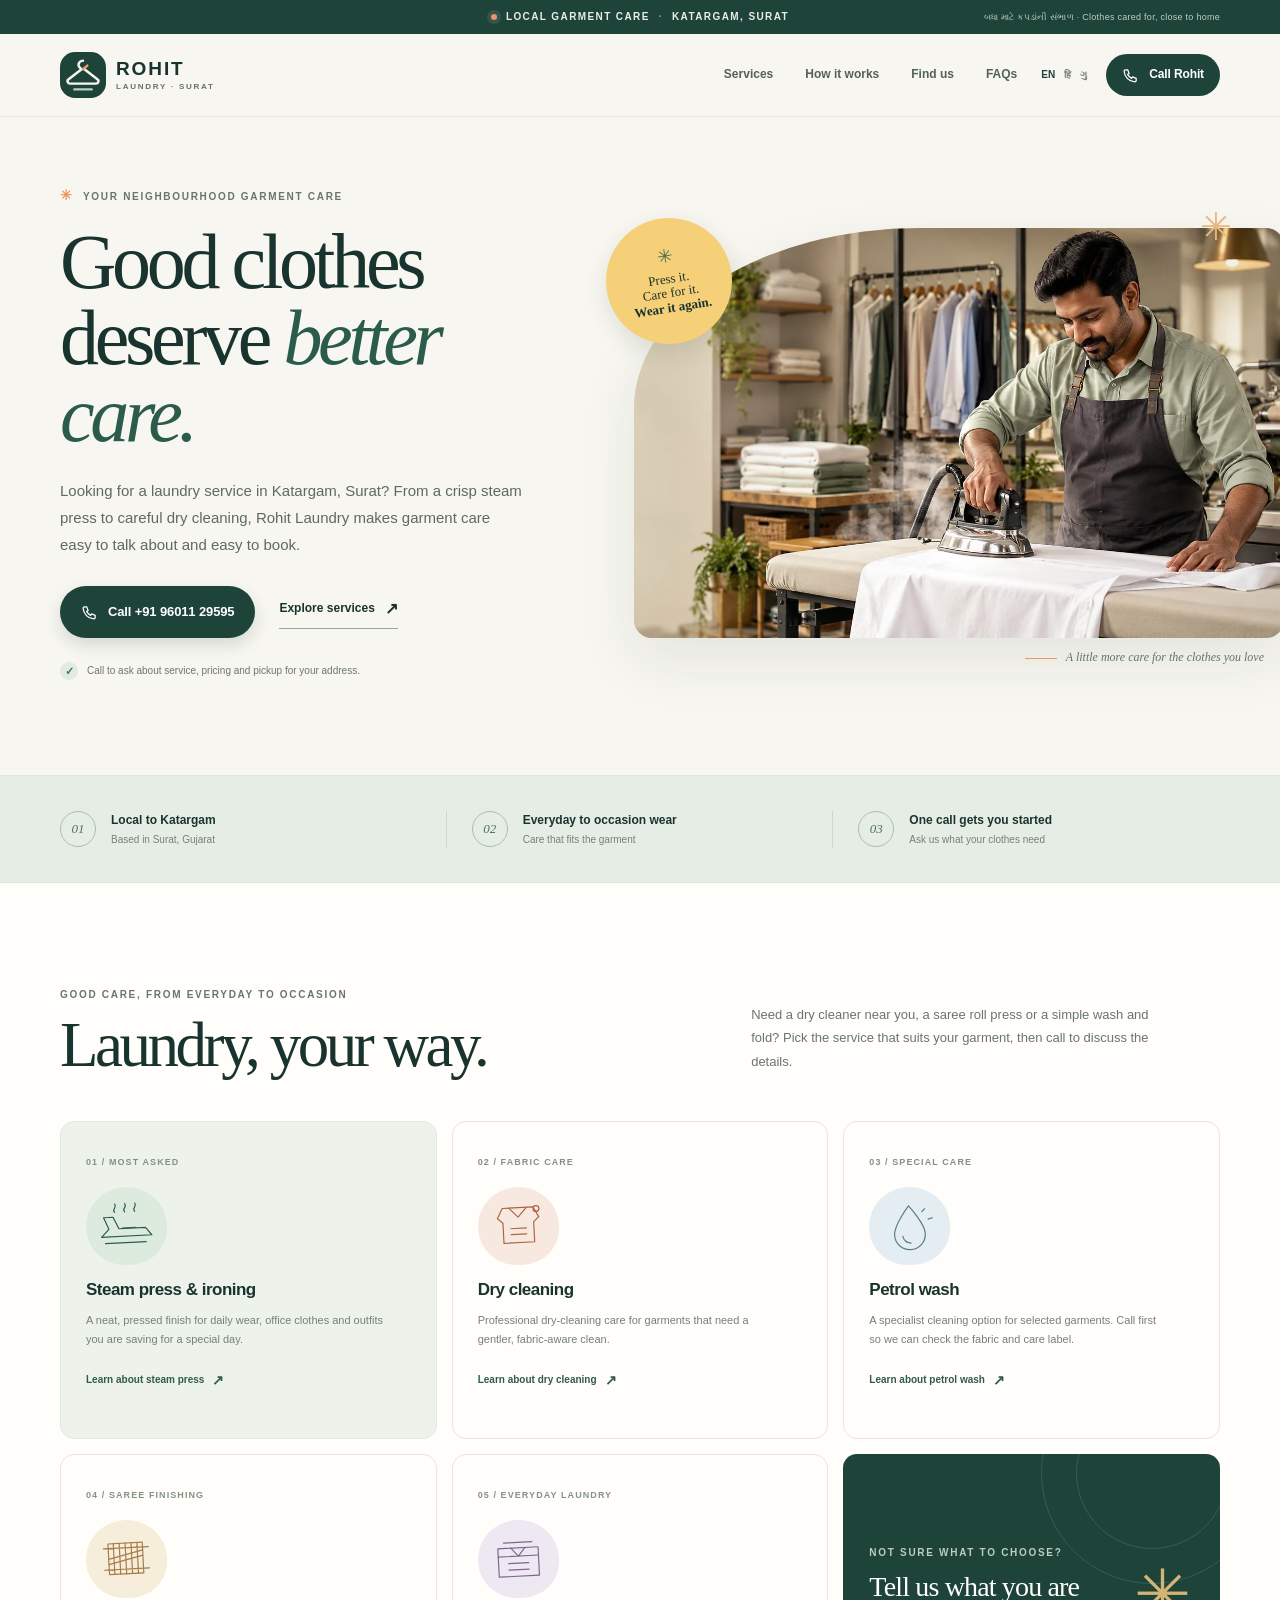
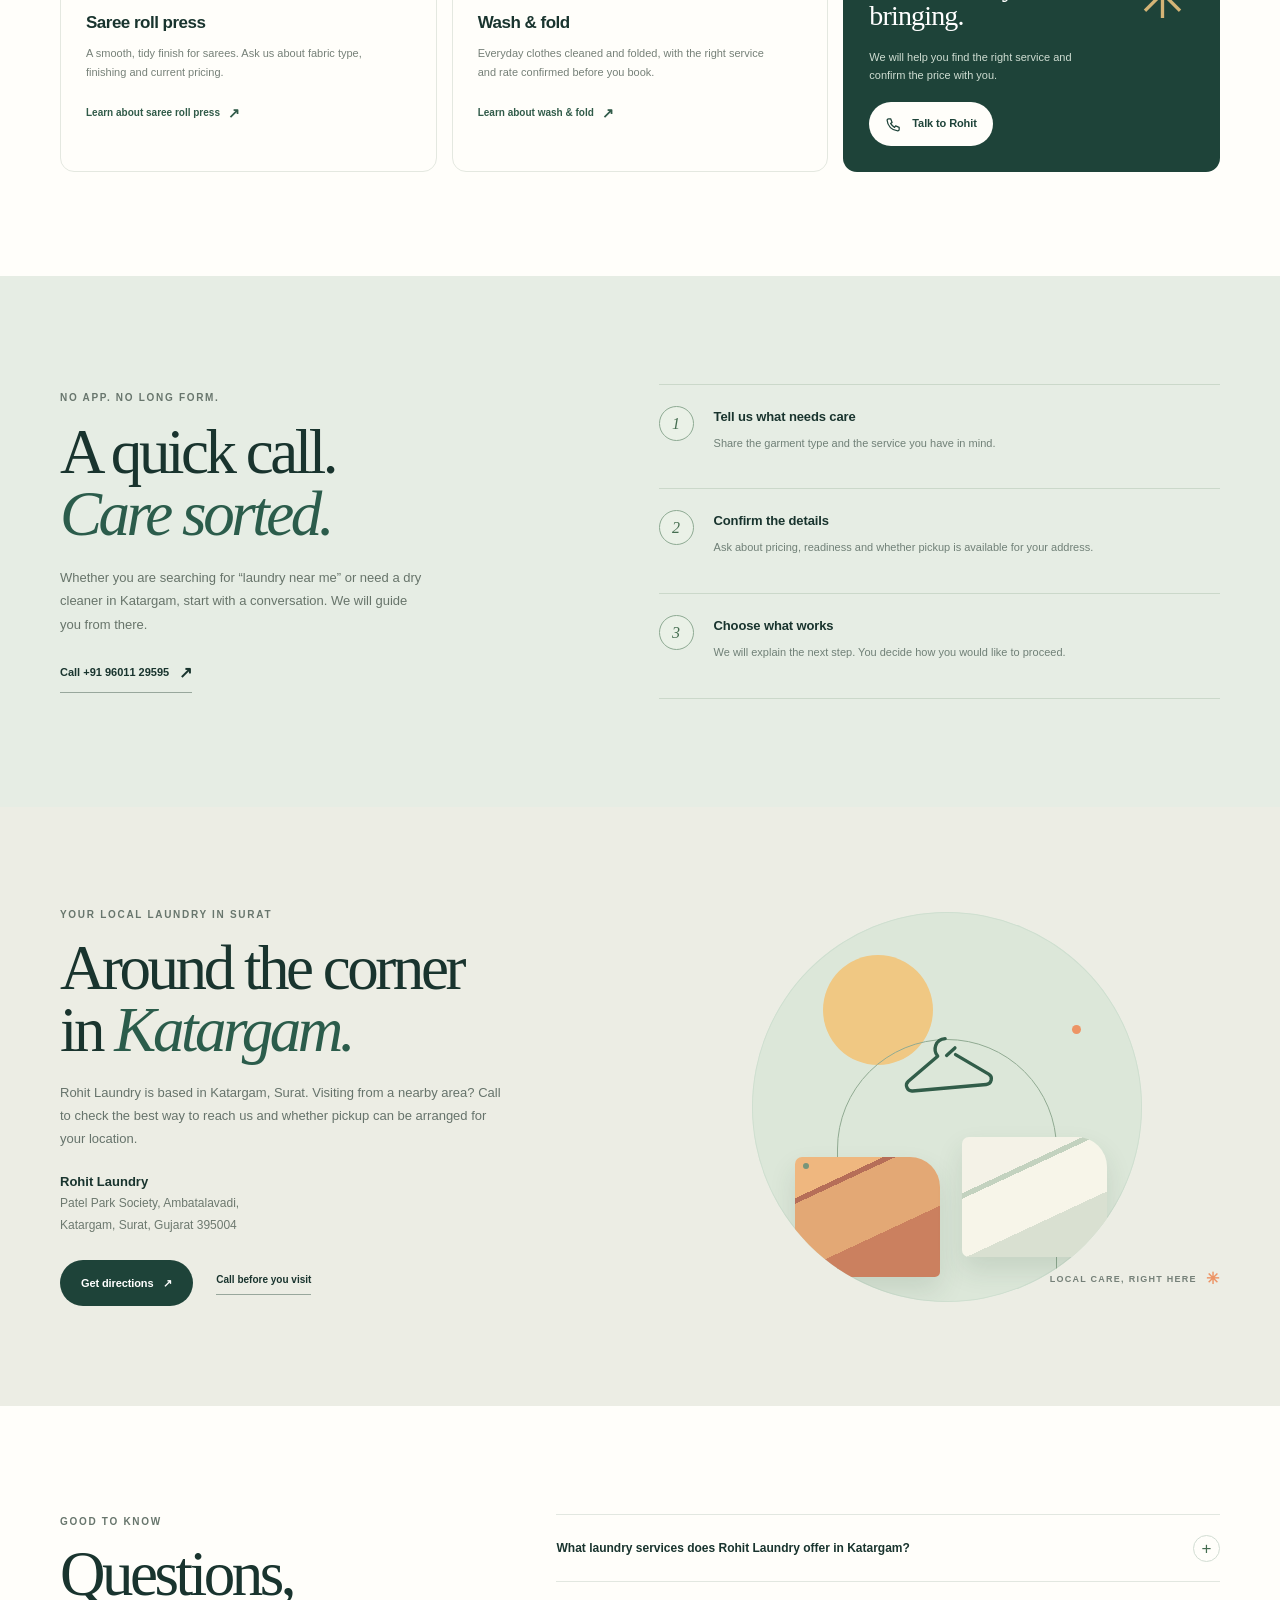
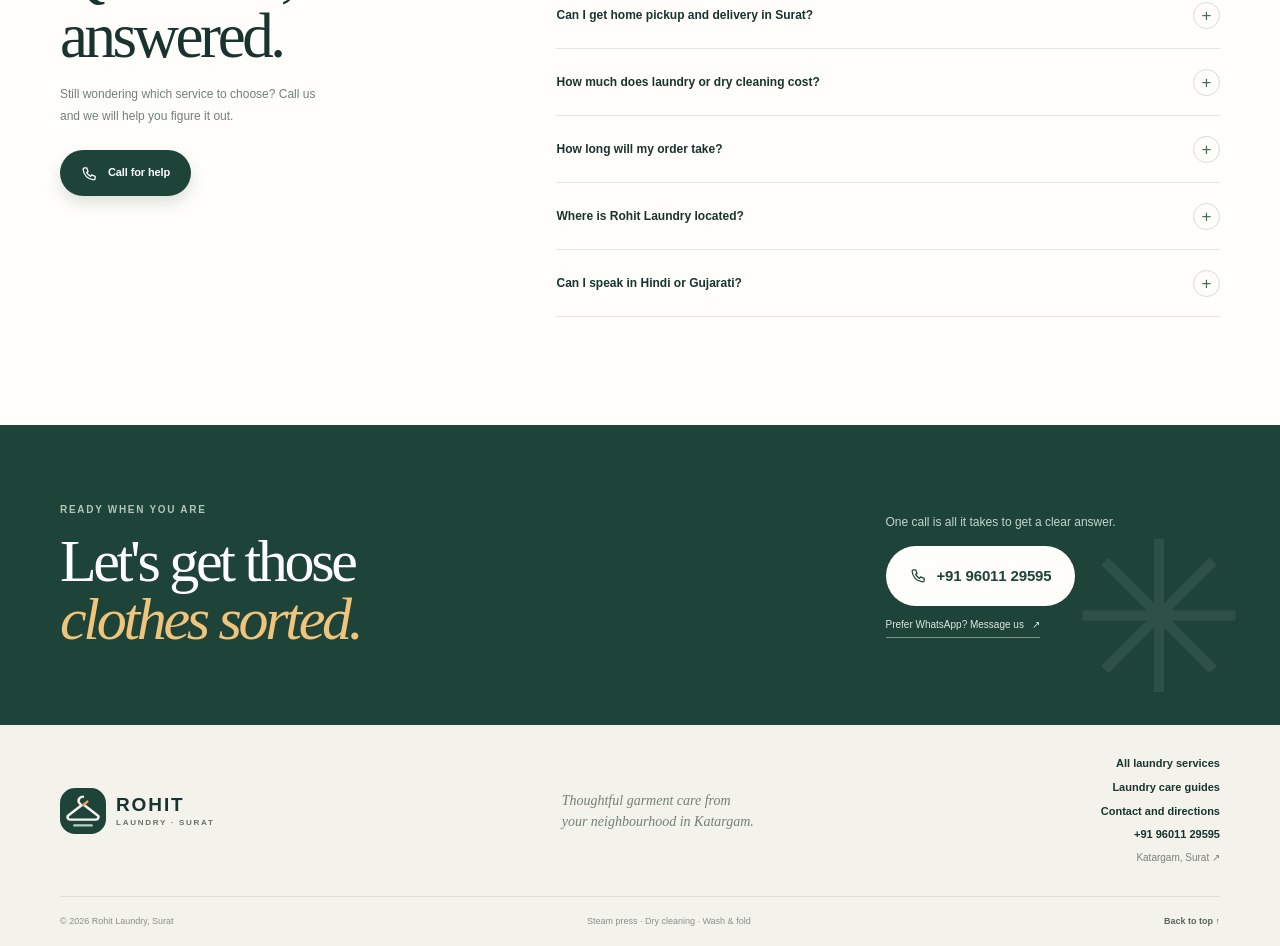
==== commit 78161714: "Launch new Rohit Laundry website" ====
--- a/index.html
+++ b/index.html
@@ -1,497 +1,207 @@
-<!DOCTYPE html>
-<html lang="en-IN" class="scroll-smooth">
-<head>
-    <meta name="google-site-verification" content="7UfJPPek58npL_lGA5hOIfbGr8FNn4JZweo-NlU-YnA" />
-    <!-- Google tag (gtag.js) -->
-    <script async src="https://www.googletagmanager.com/gtag/js?id=G-PS2PPYDTHQ"></script>
-    <script>
-      window.dataLayer = window.dataLayer || [];
-      function gtag(){dataLayer.push(arguments);}
-      gtag('js', new Date());
-      gtag('config', 'G-PS2PPYDTHQ');
-    </script>
-    
-    <!-- INSTRUCTION: Neeche di gayi files (robots.txt aur sitemap.xml) ko alag se banakar apni website ke root folder mein upload karein. -->
-    <!-- 
-    File 1: robots.txt (Is content ko copy karke 'robots.txt' naam ki file banayein)
-    
-    User-agent: *
-    Allow: /
-    Sitemap: https://laundrysurat.shop/sitemap.xml
-    -->
-    <!-- 
-    File 2: sitemap.xml (Is content ko copy karke 'sitemap.xml' naam ki file banayein aur 'laundrysurat.shop' ko apni website ke naam se badlein)
-
-    <?xml version="1.0" encoding="UTF-8"?>
-    <urlset xmlns="http://www.sitemaps.org/schemas/sitemap/0.9">
-      <url>
-        <loc>https://laundrysurat.shop/</loc>
-        <lastmod>2025-09-22</lastmod>
-        <priority>1.00</priority>
-      </url>
-       <url>
-        <loc>https://laundrysurat.shop/services.html</loc>
-        <lastmod>2025-09-22</lastmod>
-        <priority>0.90</priority>
-      </url>
-       <url>
-        <loc>https://laundrysurat.shop/blog.html</loc>
-        <lastmod>2025-09-22</lastmod>
-        <priority>0.80</priority>
-      </url>
-       <url>
-        <loc>https://laundrysurat.shop/contact.html</loc>
-        <lastmod>2025-09-22</lastmod>
-        <priority>0.90</priority>
-      </url>
-    </urlset>
-    -->
-
-    <meta charset="UTF-8">
-    <meta name="viewport" content="width=device-width, initial-scale=1.0">
-    
-    <!-- SEO Meta Tags (Highly Optimized for Steam Press in Surat) -->
-    <title>Best Steam Press & Laundry Service in Surat | Rohit Laundry</title>
-    <meta name="description" content="Get professional steam press and ironing service in Surat. Rohit Laundry in Katargam offers a perfect, wrinkle-free finish for your clothes with free pickup & delivery. Find the best steam press laundry near me!">
-    <meta name="keywords" content="steam press in surat, steam press laundry, laundry near me, professional ironing service surat, dry clean in surat, rohit laundry katargam, best steam press near me, clothes ironing service, garment press, laundry dry cleaner">
-    <meta name="author" content="Rohit Laundry">
-    
-    <link rel="canonical" href="https://laundrysurat.shop/">
-    
-    <!-- Open Graph / Facebook Meta Tags -->
-    <meta property="og:title" content="Best Steam Press & Laundry Service in Surat | Rohit Laundry">
-    <meta property="og:description" content="Get a perfect, crisp finish for your clothes with our professional steam press service in Surat. Free home pickup available.">
-    <meta property="og:image" content="https://i.postimg.cc/0yqCdvqG/Laundry-naer-me.png">
-    <meta property="og:url" content="https://laundrysurat.shop/">
-    <meta property="og:type" content="website">
-    <meta property="og:site_name" content="Rohit Laundry">
-    
-    <!-- Twitter Card Meta Tags -->
-    <meta name="twitter:card" content="summary_large_image">
-    <meta name="twitter:title" content="Best Steam Press & Laundry Service in Surat | Rohit Laundry">
-    <meta name="twitter:description" content="Get a perfect, crisp finish for your clothes with our professional steam press service in Surat. Free home pickup available.">
-    <meta name="twitter:image" content="https://i.postimg.cc/0yqCdvqG/Laundry-naer-me.png">
-    
-    <!-- Favicon -->
-    <link rel="icon" href="https://i.postimg.cc/0yqCdvqG/Laundry-naer-me.png" type="image/png">
-
-    <!-- Google Fonts: Poppins -->
-    <link rel="preconnect" href="https://fonts.googleapis.com">
-    <link rel="preconnect" href="https://fonts.gstatic.com" crossorigin>
-    <link href="https://fonts.googleapis.com/css2?family=Poppins:wght@400;500;600;700;800&display=swap" rel="stylesheet">
-    
-    <!-- Tailwind CSS -->
-    <script src="https://cdn.tailwindcss.com"></script>
-    
-    <!-- Custom Styles -->
-    <style>
-        body { font-family: 'Poppins', sans-serif; }
-        .hero-bg { background-color: #f0f5ff; }
-        .brand-text-blue { color: #1E90FF; }
-        .brand-bg-blue { background-color: #1E90FF; }
-        .brand-text-green { color: #25D366; }
-        .brand-bg-green { background-color: #25D366; }
-        h1.page-title { font-weight: 800; font-size: 2.5rem; line-height: 1.2; }
-        h2.section-title { font-weight: 700; font-size: 2.25rem; line-height: 1.2; color: #333; }
-        h3.service-title { font-weight: 600; font-size: 1.25rem; }
-        h4.testimonial-name { font-weight: 700; }
-        .section-subtitle { font-size: 1.125rem; color: #555; }
-        .hover-lift { transition: transform 0.3s ease, box-shadow 0.3s ease; }
-        .hover-lift:hover { transform: translateY(-10px); box-shadow: 0 15px 30px rgba(0,0,0,0.1); }
-        .nav-link { position: relative; padding-bottom: 4px; }
-        .nav-link::after { content: ''; position: absolute; bottom: 0; left: 0; width: 0; height: 2px; background-color: #1E90FF; transition: width 0.3s ease; }
-        .nav-link:hover::after, .nav-link.active::after { width: 100%; }
-
-        @keyframes spin-once {
-            from { transform: rotate(0deg); }
-            to { transform: rotate(360deg); }
-        }
-        .animate-spin-once { animation: spin-once 1.5s ease-out; }
-
-        @keyframes infinite-scroll {
-            from { transform: translateX(0); }
-            to { transform: translateX(-100%); }
-        }
-        .animate-infinite-scroll { animation: infinite-scroll 40s linear infinite; }
-        #insta-slider-track:hover { animation-play-state: paused; }
-
-        @keyframes testimonial-scroll {
-            from { transform: translateX(0); }
-            to { transform: translateX(calc(-100% / 2)); }
-        }
-        .animate-testimonial-scroll { animation: testimonial-scroll 60s linear infinite; }
-    </style>
-
-    <!-- JSON-LD Schema Markup -->
-    <script type="application/ld+json">
-    {
-      "@context": "https://schema.org",
-      "@type": "LaundryService",
-      "name": "Rohit Laundry",
-      "image": "https://i.postimg.cc/0yqCdvqG/Laundry-naer-me.png",
-      "url": "https://laundrysurat.shop/",
-      "telephone": "+919601129595",
-      "priceRange": "$$",
-      "address": {
-        "@type": "PostalAddress",
-        "streetAddress": "Patel Park Society, Katargam",
-        "addressLocality": "Surat",
-        "postalCode": "395004",
-        "addressRegion": "GJ",
-        "addressCountry": "IN"
-      },
-      "geo": {
-        "@type": "GeoCoordinates",
-        "latitude": 21.237185,
-        "longitude": 72.828095
-      },
-      "openingHoursSpecification": {
-        "@type": "OpeningHoursSpecification",
-        "dayOfWeek": ["Monday", "Tuesday", "Wednesday", "Thursday", "Friday", "Saturday", "Sunday"],
-        "opens": "09:00",
-        "closes": "22:00"
-      },
-      "areaServed": { "@type": "City", "name": "Surat" },
-      "description": "Rohit Laundry is Surat's leading specialist in professional steam press services. We also offer high-quality dry cleaning and hygienic laundry with free home pickup and delivery.",
-      "sameAs": [
-        "https://www.facebook.com/RohitLaundry",
-        "https://www.instagram.com/rohitlaundry"
-      ]
-    }
-    </script>
-</head>
-<body class="bg-white text-gray-800">
-
-    <!-- Header -->
-    <header class="bg-white shadow-sm sticky top-0 z-50">
-        <nav class="container mx-auto px-6 py-3 flex justify-between items-center">
-            <a href="index.html" class="flex items-center">
-                <img id="logo" src="https://i.postimg.cc/0yqCdvqG/Laundry-naer-me.png" alt="Rohit Laundry Logo" class="h-20 mr-3 animate-spin-once">
-            </a>
-            
-            <div class="hidden md:flex items-center space-x-8">
-                <a href="index.html" class="nav-link text-blue-600 font-bold active">Home</a>
-                <a href="services.html" class="nav-link text-gray-700 font-semibold hover:text-blue-600">Services</a>
-                <a href="blog.html" class="nav-link text-gray-700 font-semibold hover:text-blue-600">Blog</a>
-                <a href="#why-choose-us" class="nav-link text-gray-700 font-semibold hover:text-blue-600">Why Us</a>
-                <a href="contact.html" class="nav-link text-gray-700 font-semibold hover:text-blue-600">Contact</a>
-                <a href="tel:+919601129595" class="brand-bg-blue text-white px-6 py-2 rounded-full font-semibold hover:bg-blue-700 transition-all duration-300 shadow hover:shadow-lg transform hover:scale-105">Call Now</a>
-            </div>
-
-            <div class="md:hidden">
-                <button id="mobile-menu-button" class="text-gray-800 focus:outline-none">
-                    <svg class="w-8 h-8" fill="none" stroke="currentColor" viewBox="0 0 24 24" xmlns="http://www.w3.org/2000/svg"><path stroke-linecap="round" stroke-linejoin="round" stroke-width="2" d="M4 6h16M4 12h16m-7 6h7"></path></svg>
-                </button>
-            </div>
-        </nav>
-
-        <div id="mobile-menu" class="hidden md:hidden bg-white py-4 border-t border-gray-200">
-            <a href="index.html" class="block text-center text-blue-600 font-bold py-3 bg-gray-50">Home</a>
-            <a href="services.html" class="block text-center text-gray-700 font-semibold py-3 hover:bg-gray-50">Services</a>
-            <a href="blog.html" class="block text-center text-gray-700 font-semibold py-3 hover:bg-gray-50">Blog</a>
-            <a href="#why-choose-us" class="block text-center text-gray-700 font-semibold py-3 hover:bg-gray-50">Why Us</a>
-            <a href="contact.html" class="block text-center text-gray-700 font-semibold py-3 hover:bg-gray-50">Contact</a>
-            <div class="mt-4 text-center">
-                 <a href="tel:+919601129595" class="brand-bg-blue text-white px-8 py-3 rounded-full font-semibold hover:bg-blue-700 transition-all duration-300 shadow inline-block">Call Now</a>
-            </div>
-        </div>
-    </header>
-
-    <main>
-        <section class="hero-bg">
-            <div class="container mx-auto px-6 py-16 md:py-24 grid md:grid-cols-2 gap-8 items-center">
-                <div class="text-center md:text-left">
-                    <h1 class="page-title text-gray-800 leading-tight">Surat's #1 Professional <span class="brand-text-blue">Steam Press</span> & Laundry Service</h1>
-                    <p class="mt-4 text-lg text-gray-600">Get a perfect, wrinkle-free finish for your clothes with our expert steam press service. We also provide premium dry clean and laundry facilities with FREE home pickup.</p>
-                    <div class="mt-8">
-                        <a href="https://wa.me/919601129595?text=Hi%20Rohit%20Laundry,%20I%20want%20to%20schedule%20a%20pickup%20for%20steam%20press." target="_blank" class="brand-bg-blue text-white px-8 py-4 rounded-full font-bold text-lg hover:bg-blue-700 transition-all duration-300 shadow-lg hover:shadow-xl transform hover:scale-105 inline-block">Book Steam Press Service</a>
-                    </div>
-                </div>
-                <div>
-                    <img src="https://iili.io/FmHSYs2.md.jpg" loading="lazy" alt="Professional steam press laundry service for wrinkle-free clothes in Surat" class="rounded-lg shadow-2xl w-full">
-                </div>
-            </div>
-        </section>
-        
-        <section id="services" class="py-16 md:py-24 bg-gray-50">
-            <div class="container mx-auto px-6 text-center">
-                <h2 class="section-title">Our Garment Care Services</h2>
-                <p class="section-subtitle mt-2 max-w-2xl mx-auto">Specializing in steam press, we also offer a complete range of cleaning services.</p>
-                <div class="mt-12 grid grid-cols-2 sm:grid-cols-3 lg:grid-cols-6 gap-6">
-                    <div class="bg-white p-4 rounded-lg hover-lift text-center">
-                        <img src="https://iili.io/Fmd2MrB.th.png" loading="lazy" alt="Steam press laundry service icon - Rohit Laundry Surat" class="mx-auto h-24 w-24 rounded-2xl p-4 bg-blue-50 object-contain">
-                        <h3 class="service-title mt-4">Steam Press</h3>
-                    </div>
-                    <div class="bg-white p-4 rounded-lg hover-lift text-center">
-                        <img src="https://iili.io/FbDTzEQ.th.png" loading="lazy" alt="Dry clean service for delicate clothes in Surat" class="mx-auto h-24 w-24 rounded-2xl p-4 bg-cyan-50 object-contain">
-                        <h3 class="service-title mt-4">Dry Cleaning</h3>
-                    </div>
-                    <div class="bg-white p-4 rounded-lg hover-lift text-center">
-                        <img src="https://iili.io/Fmd1h8B.th.png" loading="lazy" alt="Free pickup and delivery laundry service near me in Surat" class="mx-auto h-24 w-24 rounded-2xl p-4 bg-teal-50 object-contain">
-                        <h3 class="service-title mt-4">Free Pickup & Delivery</h3>
-                    </div>
-                    <div class="bg-white p-4 rounded-lg hover-lift text-center">
-                        <img src="https://iili.io/Fmdw4Sa.th.png" loading="lazy" alt="Expert petrol wash for sarees and delicate garments in Surat" class="mx-auto h-24 w-24 rounded-2xl p-4 bg-pink-50 object-contain">
-                        <h3 class="service-title mt-4">Petrol Wash</h3>
-                    </div>
-                    <div class="bg-white p-4 rounded-lg hover-lift text-center">
-                        <img src="https://iili.io/Fmdv4Tb.th.png" loading="lazy" alt="Professional roll press for sarees in Surat" class="mx-auto h-24 w-24 rounded-2xl p-4 bg-indigo-50 object-contain">
-                        <h3 class="service-title mt-4">Roll Press</h3>
-                    </div>
-                    <div class="bg-white p-4 rounded-lg hover-lift text-center">
-                        <img src="https://iili.io/FmdPUI1.th.png" loading="lazy" alt="Wash and fold laundry service for daily wear in Surat" class="mx-auto h-24 w-24 rounded-2xl p-4 bg-green-50 object-contain">
-                        <h3 class="service-title mt-4">Wash And Fold</h3>
-                    </div>
-                </div>
-            </div>
-        </section>
-        
-        <section id="instagram-feed" class="py-16 md:py-24 bg-white">
-            <div class="container mx-auto px-6">
-                <div class="text-center">
-                    <h2 class="section-title">Follow Us on Instagram <a href="https://www.instagram.com/rohitlaundry" target="_blank" class="brand-text-blue hover:underline">@rohitlaundry</a></h2>
-                    <p class="section-subtitle mt-2 max-w-2xl mx-auto">Check out our latest work, offers, and customer stories.</p>
-                </div>
-                <div class="mt-12 relative w-full overflow-hidden" style="mask-image: linear-gradient(to right, transparent, black 10%, black 90%, transparent);">
-                    <div id="insta-slider-track" class="flex">
-                        <!-- Images will be injected here by JS -->
-                    </div>
-                </div>
-            </div>
-        </section>
-
-        <section id="why-choose-us" class="py-16 md:py-24 bg-gray-50">
-            <div class="container mx-auto px-6">
-                <div class="text-center">
-                    <h2 class="section-title">Why Choose Rohit Laundry?</h2>
-                    <p class="section-subtitle mt-2 max-w-2xl mx-auto">We are not just a laundry service, we are your garment care experts.</p>
-                </div>
-                <div class="mt-12 grid md:grid-cols-2 lg:grid-cols-3 gap-8">
-                    <div class="bg-white p-8 rounded-lg shadow-md hover-lift">
-                        <h3 class="service-title brand-text-blue">Live Laundry Concept</h3>
-                        <p class="mt-2 text-gray-600">We process your clothes in a clean, hygienic environment. You can visit our store to see our processes live.</p>
-                    </div>
-                    <div class="bg-white p-8 rounded-lg shadow-md hover-lift">
-                        <h3 class="service-title brand-text-blue">Eco-Friendly Cleaning</h3>
-                        <p class="mt-2 text-gray-600">We use German, eco-friendly chemicals that are tough on stains but gentle on your clothes and the environment.</p>
-                    </div>
-                    <div class="bg-white p-8 rounded-lg shadow-md hover-lift">
-                        <h3 class="service-title brand-text-blue">Advanced Technology</h3>
-                        <p class="mt-2 text-gray-600">Our store is equipped with world-class Italian machinery for the best cleaning, washing, and dry cleaning results.</p>
-                    </div>
-                    <div class="bg-white p-8 rounded-lg shadow-md hover-lift">
-                        <h3 class="service-title brand-text-blue">On-Time Delivery</h3>
-                        <p class="mt-2 text-gray-600">We guarantee delivery within 48 hours, so you get your fresh, clean clothes back when you need them.</p>
-                    </div>
-                    <div class="bg-white p-8 rounded-lg shadow-md hover-lift">
-                        <h3 class="service-title brand-text-blue">Free Pickup & Delivery</h3>
-                        <p class="mt-2 text-gray-600">Enjoy our hassle-free service with complimentary pickup and delivery from your doorstep.</p>
-                    </div>
-                    <div class="bg-white p-8 rounded-lg shadow-md hover-lift">
-                        <h3 class="service-title brand-text-blue">Affordable Prices</h3>
-                        <p class="mt-2 text-gray-600">Get access to premium laundry and dry cleaning services at prices that won't break the bank.</p>
-                    </div>
-                </div>
-            </div>
-        </section>
-        
-        <section id="testimonials" class="py-16 md:py-24 bg-white">
-            <div class="container mx-auto px-6">
-                <div class="text-center">
-                    <h2 class="section-title">What Our Clients Say</h2>
-                    <p class="section-subtitle mt-2 max-w-2xl mx-auto">Trusted by top businesses and residents across Surat.</p>
-                </div>
-                <div class="mt-12 w-full overflow-hidden" style="mask-image: linear-gradient(to right, transparent, black 5%, black 95%, transparent);">
-                    <div class="flex w-max animate-testimonial-scroll hover:[animation-play-state:paused]">
-                        <div class="flex-shrink-0 w-[90vw] md:w-[45vw] lg:w-[30vw] p-4">
-                            <div class="bg-gray-50 p-8 rounded-lg shadow-lg h-full flex flex-col justify-between">
-                                <p class="text-gray-600 italic">"Rohit Laundry is our go-to partner for maintaining the high standards of hygiene at our salon..."</p>
-                                <div class="mt-4 flex items-center">
-                                    <img src="https://placehold.co/50x50/C4B5FD/FFFFFF?text=P" loading="lazy" alt="Testimonial from Purple Beauty and Salon for laundry service" class="w-12 h-12 rounded-full mr-4">
-                                    <div>
-                                        <h4 class="testimonial-name text-gray-800">Purple Beauty and Salon</h4>
-                                        <p class="text-sm text-gray-500">Surat</p>
-                                    </div>
-                                </div>
-                            </div>
-                        </div>
-                        <div class="flex-shrink-0 w-[90vw] md:w-[45vw] lg:w-[30vw] p-4">
-                            <div class="bg-gray-50 p-8 rounded-lg shadow-lg h-full flex flex-col justify-between">
-                                <p class="text-gray-600 italic">"For our premium sarees and garments, we only trust Rohit Laundry. Their steam press and dry cleaning services are unmatched..."</p>
-                                <div class="mt-4 flex items-center">
-                                    <img src="https://placehold.co/50x50/F472B6/FFFFFF?text=A" loading="lazy" alt="Ajmera Fashion review of dry clean and steam press" class="w-12 h-12 rounded-full mr-4">
-                                    <div>
-                                        <h4 class="testimonial-name text-gray-800">Ajmera Fashion</h4>
-                                        <p class="text-sm text-gray-500">Surat</p>
-                                    </div>
-                                </div>
-                            </div>
-                        </div>
-                        <div class="flex-shrink-0 w-[90vw] md:w-[45vw] lg:w-[30vw] p-4">
-                            <div class="bg-gray-50 p-8 rounded-lg shadow-lg h-full flex flex-col justify-between">
-                                <p class="text-gray-600 italic">"As a working professional, their free pickup and delivery is a lifesaver. My clothes always come back perfectly pressed..."</p>
-                                <div class="mt-4 flex items-center">
-                                    <img src="https://placehold.co/50x50/60A5FA/FFFFFF?text=R" loading="lazy" alt="Riya Patel's testimonial for laundry near me in Vesu" class="w-12 h-12 rounded-full mr-4">
-                                    <div>
-                                        <h4 class="testimonial-name text-gray-800">Riya Patel</h4>
-                                        <p class="text-sm text-gray-500">Vesu, Surat</p>
-                                    </div>
-                                </div>
-                            </div>
-                        </div>
-                        <div class="flex-shrink-0 w-[90vw] md:w-[45vw] lg:w-[30vw] p-4" aria-hidden="true">
-                            <div class="bg-gray-50 p-8 rounded-lg shadow-lg h-full flex flex-col justify-between">
-                                <p class="text-gray-600 italic">"Rohit Laundry is our go-to partner for maintaining the high standards of hygiene at our salon..."</p>
-                                <div class="mt-4 flex items-center">
-                                    <img src="https://placehold.co/50x50/C4B5FD/FFFFFF?text=P" loading="lazy" alt="Testimonial from Purple Beauty and Salon for laundry service" class="w-12 h-12 rounded-full mr-4">
-                                    <div>
-                                        <h4 class="testimonial-name text-gray-800">Purple Beauty and Salon</h4>
-                                        <p class="text-sm text-gray-500">Surat</p>
-                                    </div>
-                                </div>
-                            </div>
-                        </div>
-                        <div class="flex-shrink-0 w-[90vw] md:w-[45vw] lg:w-[30vw] p-4" aria-hidden="true">
-                             <div class="bg-gray-50 p-8 rounded-lg shadow-lg h-full flex flex-col justify-between">
-                                <p class="text-gray-600 italic">"For our premium sarees and garments, we only trust Rohit Laundry. Their steam press and dry cleaning services are unmatched..."</p>
-                                <div class="mt-4 flex items-center">
-                                    <img src="https://placehold.co/50x50/F472B6/FFFFFF?text=A" loading="lazy" alt="Ajmera Fashion review of dry clean and steam press" class="w-12 h-12 rounded-full mr-4">
-                                    <div>
-                                        <h4 class="testimonial-name text-gray-800">Ajmera Fashion</h4>
-                                        <p class="text-sm text-gray-500">Surat</p>
-                                    </div>
-                                </div>
-                            </div>
-                        </div>
-                        <div class="flex-shrink-0 w-[90vw] md:w-[45vw] lg:w-[30vw] p-4" aria-hidden="true">
-                            <div class="bg-gray-50 p-8 rounded-lg shadow-lg h-full flex flex-col justify-between">
-                                <p class="text-gray-600 italic">"As a working professional, their free pickup and delivery is a lifesaver. My clothes always come back perfectly pressed..."</p>
-                                <div class="mt-4 flex items-center">
-                                    <img src="https://placehold.co/50x50/60A5FA/FFFFFF?text=R" loading="lazy" alt="Riya Patel's testimonial for laundry near me in Vesu" class="w-12 h-12 rounded-full mr-4">
-                                    <div>
-                                        <h4 class="testimonial-name text-gray-800">Riya Patel</h4>
-                                        <p class="text-sm text-gray-500">Vesu, Surat</p>
-                                    </div>
-                                </div>
-                            </div>
-                        </div>
-                    </div>
-                </div>
-            </div>
-        </section>
-
-    </main>
-
-    <footer class="bg-gray-800 text-white">
-        <div class="container mx-auto px-6 py-12">
-            <div class="grid md:grid-cols-4 gap-8">
-                <div>
-                    <img src="https://i.postimg.cc/0yqCdvqG/Laundry-naer-me.png" loading="lazy" alt="Rohit Laundry - Top-rated steam press and dry cleaner in Katargam, Surat" class="h-20 mb-4 bg-white p-2 rounded-md">
-                    <p class="text-gray-400">Rohit Laundry, located in Katargam, is Surat's most trusted partner for professional steam press, dry cleaning, and laundry services. We are committed to providing top-quality garment care with a focus on customer satisfaction and convenience.</p>
-                </div>
-                <div>
-                    <h3 class="text-lg font-bold mb-4">Quick Links</h3>
-                    <ul class="space-y-2">
-                        <li><a href="index.html" class="text-gray-400 hover:text-white transition-colors">Home</a></li>
-                        <li><a href="services.html" class="text-gray-400 hover:text-white transition-colors">Services</a></li>
-                        <li><a href="blog.html" class="text-gray-400 hover:text-white transition-colors">Blog</a></li>
-                        <li><a href="contact.html" class="text-gray-400 hover:text-white transition-colors">Contact Us</a></li>
-                    </ul>
-                </div>
-                <div>
-                    <h3 class="text-lg font-bold mb-4">Our Services</h3>
-                    <ul class="space-y-2 text-gray-400">
-                        <li>Steam Press</li>
-                        <li>Dry Cleaning</li>
-                        <li>Laundry</li>
-                        <li>Shoe Cleaning</li>
-                    </ul>
-                </div>
-                <div>
-                    <h3 class="text-lg font-bold mb-4">Follow Us</h3>
-                    <div class="flex space-x-4">
-                        <a href="https://www.facebook.com/RohitLaundry" target="_blank" rel="noopener noreferrer" class="text-gray-400 hover:text-white transition-transform transform hover:scale-110"><svg class="w-6 h-6" fill="currentColor" viewBox="0 0 24 24" aria-hidden="true"><path fill-rule="evenodd" d="M22 12c0-5.523-4.477-10-10-10S2 6.477 2 12c0 4.991 3.657 9.128 8.438 9.878v-6.987h-2.54V12h2.54V9.797c0-2.506 1.492-3.89 3.777-3.89 1.094 0 2.238.195 2.238.195v2.46h-1.26c-1.243 0-1.63.771-1.63 1.562V12h2.773l-.443 2.89h-2.33v6.988C18.343 21.128 22 16.991 22 12z" clip-rule="evenodd" /></svg></a>
-                        <a href="https://www.instagram.com/rohitlaundry" target="_blank" rel="noopener noreferrer" class="text-gray-400 hover:text-white transition-transform transform hover:scale-110"><svg class="w-6 h-6" fill="currentColor" viewBox="0 0 24 24" aria-hidden="true"><path fill-rule="evenodd" d="M12.315 2c2.43 0 2.784.013 3.808.06 1.064.049 1.791.218 2.427.465a4.902 4.902 0 011.772 1.153 4.902 4.902 0 011.153 1.772c.247.636.416 1.363.465 2.427.048 1.024.06 1.378.06 3.808s-.012 2.784-.06 3.808c-.049 1.064-.218 1.791-.465 2.427a4.902 4.902 0 01-1.153 1.772 4.902 4.902 0 01-1.772 1.153c-.636.247-1.363.416-2.427.465-1.024.048-1.378.06-3.808.06s-2.784-.012-3.808-.06c-1.064-.049-1.791-.218-2.427-.465a4.902 4.902 0 01-1.772-1.153 4.902 4.902 0 01-1.153-1.772c-.247-.636-.416-1.363-.465-2.427-.048-1.024-.06-1.378-.06-3.808s.012-2.784.06-3.808c.049-1.064.218 1.791.465-2.427a4.902 4.902 0 011.153-1.772A4.902 4.902 0 016.08 2.525c.636-.247 1.363-.416 2.427-.465C9.53 2.013 9.884 2 12.315 2zM12 0C9.58 0 9.22.01 8.05.058c-1.17.053-2.002.27-2.758.577a6.49 6.49 0 00-2.32 1.558 6.49 6.49 0 00-1.558 2.32c-.307.755-.524 1.588-.577 2.758C.01 9.22 0 9.58 0 12s.01 2.78.058 3.95c.053 1.17.27 2.002.577 2.758a6.49 6.49 0 001.558 2.32 6.49 6.49 0 002.32 1.558c.755.307 1.588.524 2.758.577 1.17.048 1.53.058 3.95.058s2.78-.01 3.95-.058c1.17-.053 2.002-.27 2.758-.577a6.49 6.49 0 002.32-1.558 6.49 6.49 0 001.558-2.32c.307-.755.524-1.588.577-2.758C23.99 14.78 24 14.42 24 12s-.01-2.78-.058-3.95c-.053-1.17-.27-2.002-.577-2.758a6.49 6.49 0 00-1.558-2.32A6.49 6.49 0 0019.23.615c-.755-.307-1.588-.524-2.758-.577C15.3.01 14.94 0 12 0zm0 5.838a6.162 6.162 0 100 12.324 6.162 6.162 0 000-12.324zM12 16a4 4 0 110-8 4 4 0 010 8zm6.406-11.845a1.44 1.44 0 100 2.88 1.44 1.44 0 000-2.88z" clip-rule="evenodd" /></svg></a>
-                    </div>
-                </div>
-            </div>
-            <div class="border-t border-gray-700 mt-8 pt-8 text-center text-gray-400 text-sm">
-                <p>&copy; <span id="year"></span> Rohit Laundry. All Rights Reserved. Designed with care in Surat.</p>
-            </div>
-        </div>
-    </footer>
-
-    <!-- Floating Action Buttons -->
-    <div class="fixed bottom-5 left-5 z-50 flex flex-col items-center gap-4">
-        <a href="https://wa.me/919601129595?text=Hi%20Rohit%20Laundry,%20I%20want%20to%20schedule%20a%20pickup." target="_blank" class="brand-bg-green text-white w-16 h-16 rounded-full flex items-center justify-center shadow-lg hover:bg-green-600 transition transform hover:scale-110">
-            <svg class="w-9 h-9" fill="currentColor" viewBox="0 0 24 24"><path d="M.057 24l1.687-6.163c-1.041-1.804-1.588-3.849-1.587-5.946.003-6.556 5.338-11.891 11.893-11.891 3.181.001 6.167 1.24 8.413 3.488 2.245 2.248 3.481 5.236 3.48 8.414-.003 6.557-5.338 11.892-11.893 11.892-1.99-.001-3.951-.5-5.688-1.448l-6.305 1.654zm6.597-3.807c1.676.995 3.276 1.591 5.392 1.592 5.448 0 9.886-4.434 9.889-9.885.002-5.462-4.415-9.89-9.881-9.892-5.452 0-9.887 4.434-9.889 9.886-.001 2.267.655 4.398 1.908 6.161l-1.317 4.833 4.89-1.308z"/></svg>
-        </a>
-        <a href="tel:+919601129595" class="brand-bg-blue text-white w-16 h-16 rounded-full flex items-center justify-center shadow-lg hover:bg-blue-700 transition transform hover:scale-110">
-            <svg class="w-8 h-8" fill="currentColor" viewBox="0 0 24 24"><path d="M6.62 10.79c1.44 2.83 3.76 5.14 6.59 6.59l2.2-2.2c.27-.27.67-.36 1.02-.24 1.12.37 2.33.57 3.57.57.55 0 1 .45 1 1V20c0 .55-.45 1-1 1-9.39 0-17-7.61-17-17 0-.55.45-1 1-1h3.5c.55 0 1 .45 1 1 0 1.25.2 2.45.57 3.57.11.35.03.74-.25 1.02l-2.2 2.2z"/></svg>
-        </a>
-    </div>
-
-    <script>
-        // Mobile menu toggle
-        const mobileMenuButton = document.getElementById('mobile-menu-button');
-        const mobileMenu = document.getElementById('mobile-menu');
-        mobileMenuButton.addEventListener('click', () => {
-            mobileMenu.classList.toggle('hidden');
-        });
-
-        // Set current year in footer
-        document.getElementById('year').textContent = new Date().getFullYear();
-        
-        // Custom Instagram Slider
-        document.addEventListener('DOMContentLoaded', () => {
-            const track = document.getElementById('insta-slider-track');
-            if (track) {
-                const images = [
-                    "https://iili.io/FmdZ0DN.md.png",
-                    "https://iili.io/Fm2K2FR.md.png",
-                    "https://iili.io/Fm2Kf9I.md.png",
-                    "https://iili.io/Fm2K3ap.md.png",
-                    "https://iili.io/Fm2KF8N.md.png",
-                    "https://iili.io/Fm2Kucl.md.png",
-                    "https://iili.io/Fm2KYN9.md.png",
-                    "https://iili.io/Fm2KjN1.md.png"
-                ];
-
-                const createSlides = (imgArray) => {
-                    imgArray.forEach(url => {
-                        const div = document.createElement('div');
-                        div.className = 'flex-shrink-0 p-3';
-                        const img = document.createElement('img');
-                        img.src = url;
-                        img.loading = 'lazy';
-                        img.alt = 'Instagram post from Rohit Laundry in Surat';
-                        img.className = 'h-52 w-52 md:h-64 md:w-64 object-cover rounded-lg shadow-lg';
-                        div.appendChild(img);
-                        track.appendChild(div);
-                    });
-                };
-                
-                // Create two sets of slides for a seamless loop
-                createSlides(images);
-                createSlides(images);
-                
-                track.classList.add('animate-infinite-scroll');
-            }
-        });
-    </script>
-    
-    <!-- Tawk.to Script (Moved to the end for better performance) -->
-    <script type="text/javascript" defer>
-    var Tawk_API=Tawk_API||{}, Tawk_LoadStart=new Date();
-    (function(){
-    var s1=document.createElement("script"),s0=document.getElementsByTagName("script")[0];
-    s1.async=true;
-    s1.src='https://embed.tawk.to/639d5ac4b0d6371309d4d900/1j2ro02r6';
-    s1.charset='UTF-8';
-    s1.setAttribute('crossorigin','*');
-    s0.parentNode.insertBefore(s1,s0);
-    })();
-    </script>
-</body>
-</html>
-
+<!doctype html>
+<html lang="en">
+<head>
+  <meta charset="utf-8">
+  <meta name="viewport" content="width=device-width, initial-scale=1, viewport-fit=cover">
+  <meta name="theme-color" content="#f7f6f0">
+  <meta name="description" content="Need laundry or dry cleaning in Katargam, Surat? Rohit Laundry offers steam press, petrol wash, saree roll press and wash & fold. Call +91 96011 29595.">
+  <meta name="robots" content="index,follow,max-image-preview:large">
+  <meta name="google-site-verification" content="7UfJPPek58npL_lGA5hOIfbGr8FNn4JZweo-NlU-YnA">
+  <link rel="canonical" href="https://laundrysurat.shop/">
+  <link rel="alternate" hreflang="en-IN" href="https://laundrysurat.shop/">
+  <link rel="alternate" hreflang="hi-IN" href="https://laundrysurat.shop/hi/">
+  <link rel="alternate" hreflang="gu-IN" href="https://laundrysurat.shop/gu/">
+  <link rel="alternate" hreflang="x-default" href="https://laundrysurat.shop/">
+  <link rel="icon" href="assets/rohit-mark.svg" type="image/svg+xml">
+  <link rel="preload" as="image" href="assets/rohit-laundry-hero.webp" fetchpriority="high">
+  <link rel="stylesheet" href="assets/site.css">
+  <title>Rohit Laundry | Laundry & Dry Cleaning in Katargam, Surat</title>
+  <script type="application/ld+json">
+  {
+    "@context":"https://schema.org",
+    "@type":"DryCleaningOrLaundry",
+    "@id":"https://laundrysurat.shop/#rohit-laundry",
+    "name":"Rohit Laundry",
+    "url":"https://laundrysurat.shop/",
+    "image":"https://laundrysurat.shop/assets/rohit-laundry-hero.webp",
+    "telephone":"+91-96011-29595",
+    "address":{
+      "@type":"PostalAddress",
+      "streetAddress":"Patel Park Society, Ambatalavadi, Katargam",
+      "addressLocality":"Surat",
+      "addressRegion":"Gujarat",
+      "postalCode":"395004",
+      "addressCountry":"IN"
+    },
+    "areaServed":[
+      {"@type":"Place","name":"Katargam, Surat"},
+      {"@type":"City","name":"Surat"}
+    ],
+    "hasOfferCatalog":{
+      "@type":"OfferCatalog",
+      "name":"Laundry and garment-care services",
+      "itemListElement":[
+        {"@type":"OfferCatalog","name":"Steam press and ironing"},
+        {"@type":"OfferCatalog","name":"Dry cleaning"},
+        {"@type":"OfferCatalog","name":"Petrol wash"},
+        {"@type":"OfferCatalog","name":"Saree roll press"},
+        {"@type":"OfferCatalog","name":"Wash and fold"}
+      ]
+    }
+  }
+  </script>
+  <script src="assets/analytics.js"></script><script async src="https://www.googletagmanager.com/gtag/js?id=G-PS2PPYDTHQ"></script>
+</head>
+<body>
+  <a class="skip-link" href="#main">Skip to content</a>
+  <div class="topline"><span class="topline-dot" aria-hidden="true"></span> LOCAL GARMENT CARE <span class="topline-sep">·</span> KATARGAM, SURAT <span class="topline-right">બધા માટે કપડાંની સંભાળ · Clothes cared for, close to home</span></div>
+  <header class="site-header">
+    <div class="header-inner wrap">
+      <a class="brand" href="#top" aria-label="Rohit Laundry home">
+        <img src="assets/rohit-mark.svg" width="48" height="48" alt="">
+        <span class="brand-copy"><strong>ROHIT</strong><small>LAUNDRY · SURAT</small></span>
+      </a>
+      <button class="menu-toggle" type="button" aria-expanded="false" aria-controls="primary-nav" aria-label="Open menu"><span></span><span></span></button>
+      <nav class="primary-nav" id="primary-nav" aria-label="Main navigation">
+        <a href="#services">Services</a><a href="#process">How it works</a><a href="#local">Find us</a><a href="#faq">FAQs</a>
+      </nav>
+      <div class="header-actions">
+        <div class="language-links" aria-label="Choose language"><a class="active" href="/" lang="en" aria-current="page">EN</a><a href="/hi/" lang="hi">हि</a><a href="/gu/" lang="gu">ગુ</a></div>
+        <a class="button button-dark button-small" href="tel:+919601129595"><svg aria-hidden="true" viewBox="0 0 24 24"><path d="M5 4h3l2 5-2.1 1.5a15 15 0 0 0 5.6 5.6L15 14l5 2v3a2 2 0 0 1-2 2A16 16 0 0 1 3 6a2 2 0 0 1 2-2Z"/></svg> Call Rohit</a>
+      </div>
+    </div>
+  </header>
+
+  <main id="main">
+    <section class="hero wrap" id="top" aria-labelledby="hero-title">
+      <div class="hero-copy reveal">
+        <p class="eyebrow"><span class="eyebrow-mark" aria-hidden="true">✳</span> YOUR NEIGHBOURHOOD GARMENT CARE</p>
+        <h1 id="hero-title">Good clothes<br>deserve <em>better care.</em></h1>
+        <p class="hero-lead">Looking for a laundry service in Katargam, Surat? From a crisp steam press to careful dry cleaning, Rohit Laundry makes garment care easy to talk about and easy to book.</p>
+        <div class="hero-actions">
+          <a class="button button-primary" href="tel:+919601129595"><svg aria-hidden="true" viewBox="0 0 24 24"><path d="M5 4h3l2 5-2.1 1.5a15 15 0 0 0 5.6 5.6L15 14l5 2v3a2 2 0 0 1-2 2A16 16 0 0 1 3 6a2 2 0 0 1 2-2Z"/></svg> Call +91 96011 29595</a>
+          <a class="text-link" href="#services">Explore services <span aria-hidden="true">↗</span></a>
+        </div>
+        <div class="hero-note"><span class="note-check" aria-hidden="true">✓</span><span>Call to ask about service, pricing and pickup for your address.</span></div>
+      </div>
+      <div class="hero-visual reveal">
+        <div class="hero-photo-frame"><img class="hero-photo" src="assets/rohit-laundry-hero.webp" width="1910" height="809" alt="Laundry professional carefully steam-pressing a shirt in a clean garment-care studio" fetchpriority="high"></div>
+        <div class="photo-sticker" aria-label="Steam press, dry clean and wash care"><span class="sticker-flower" aria-hidden="true">✳</span><span>Press it.<br>Care for it.<br><strong>Wear it again.</strong></span></div>
+        <div class="photo-caption"><span class="caption-line"></span> A little more care for the clothes you love</div>
+      </div>
+      <span class="hero-scribble" aria-hidden="true">✳</span>
+    </section>
+
+    <section class="quick-facts" aria-label="Rohit Laundry at a glance">
+      <div class="quick-facts-inner wrap">
+        <div class="fact"><span class="fact-icon">01</span><span><strong>Local to Katargam</strong><small>Based in Surat, Gujarat</small></span></div>
+        <div class="fact"><span class="fact-icon">02</span><span><strong>Everyday to occasion wear</strong><small>Care that fits the garment</small></span></div>
+        <div class="fact"><span class="fact-icon">03</span><span><strong>One call gets you started</strong><small>Ask us what your clothes need</small></span></div>
+      </div>
+    </section>
+
+    <section class="section services-section" id="services" aria-labelledby="services-title">
+      <div class="wrap">
+        <div class="section-heading reveal">
+          <div><p class="eyebrow">GOOD CARE, FROM EVERYDAY TO OCCASION</p><h2 id="services-title">Laundry, your way.</h2></div>
+          <p>Need a dry cleaner near you, a saree roll press or a simple wash and fold? Pick the service that suits your garment, then call to discuss the details.</p>
+        </div>
+        <div class="service-grid">
+          <article class="service-card service-feature reveal">
+            <span class="service-number">01 / MOST ASKED</span>
+            <div class="service-illustration icon-press" aria-hidden="true"><svg viewBox="0 0 120 100"><path d="M17 67h85l-10-13H47l-9-20H22l8 20-13 13Z"/><path d="M53 53h23M23 78h69M41 26c-5-6 5-7 1-14m16 14c-5-6 5-7 1-14m16 14c-5-6 5-7 1-14"/></svg></div>
+            <h3>Steam press &amp; ironing</h3>
+            <p>A neat, pressed finish for daily wear, office clothes and outfits you are saving for a special day.</p>
+            <a href="/services/steam-press/" class="card-link">Learn about steam press <span aria-hidden="true">↗</span></a>
+          </article>
+          <article class="service-card reveal">
+            <span class="service-number">02 / FABRIC CARE</span>
+            <div class="service-illustration icon-clean" aria-hidden="true"><svg viewBox="0 0 120 100"><path d="M34 19h52l9 17-9 8v34H34V44l-9-8 9-17Z"/><path d="m45 19 15 16 15-16M47 54h26M47 64h26"/><circle cx="91" cy="22" r="5"/></svg></div>
+            <h3>Dry cleaning</h3>
+            <p>Professional dry-cleaning care for garments that need a gentler, fabric-aware clean.</p>
+            <a href="/services/dry-cleaning/" class="card-link">Learn about dry cleaning <span aria-hidden="true">↗</span></a>
+          </article>
+          <article class="service-card reveal">
+            <span class="service-number">03 / SPECIAL CARE</span>
+            <div class="service-illustration icon-drop" aria-hidden="true"><svg viewBox="0 0 120 100"><path d="M60 16S34 47 34 64a26 26 0 0 0 52 0c0-17-26-48-26-48Z"/><path d="M48 67c1 7 6 11 13 12"/><path d="m82 27 5-5m5 18 7-2"/></svg></div>
+            <h3>Petrol wash</h3>
+            <p>A specialist cleaning option for selected garments. Call first so we can check the fabric and care label.</p>
+            <a href="/services/petrol-wash/" class="card-link">Learn about petrol wash <span aria-hidden="true">↗</span></a>
+          </article>
+          <article class="service-card reveal">
+            <span class="service-number">04 / SAREE FINISHING</span>
+            <div class="service-illustration icon-saree" aria-hidden="true"><svg viewBox="0 0 120 100"><path d="M30 23h58v52H30z"/><path d="M39 23v52m10-52v52m10-52v52m10-52v52m10-52v52M22 31h76M22 67h76"/><path d="m30 49 58-13M30 58l58-13"/></svg></div>
+            <h3>Saree roll press</h3>
+            <p>A smooth, tidy finish for sarees. Ask us about fabric type, finishing and current pricing.</p>
+            <a href="/services/saree-roll-press/" class="card-link">Learn about saree roll press <span aria-hidden="true">↗</span></a>
+          </article>
+          <article class="service-card reveal">
+            <span class="service-number">05 / EVERYDAY LAUNDRY</span>
+            <div class="service-illustration icon-fold" aria-hidden="true"><svg viewBox="0 0 120 100"><path d="M26 31h68v48H26z"/><path d="M26 45h68M48 31l12 14 12-14M43 57h34M43 68h34"/><path d="M36 22h48"/></svg></div>
+            <h3>Wash &amp; fold</h3>
+            <p>Everyday clothes cleaned and folded, with the right service and rate confirmed before you book.</p>
+            <a href="/services/wash-and-fold/" class="card-link">Learn about wash &amp; fold <span aria-hidden="true">↗</span></a>
+          </article>
+          <article class="service-cta reveal">
+            <span class="cta-orbit" aria-hidden="true">✳</span>
+            <p class="eyebrow">NOT SURE WHAT TO CHOOSE?</p>
+            <h3>Tell us what you are bringing.</h3>
+            <p>We will help you find the right service and confirm the price with you.</p>
+            <a href="tel:+919601129595" class="button button-light"><svg aria-hidden="true" viewBox="0 0 24 24"><path d="M5 4h3l2 5-2.1 1.5a15 15 0 0 0 5.6 5.6L15 14l5 2v3a2 2 0 0 1-2 2A16 16 0 0 1 3 6a2 2 0 0 1 2-2Z"/></svg> Talk to Rohit</a>
+          </article>
+        </div>
+      </div>
+    </section>
+
+    <section class="section process-section" id="process" aria-labelledby="process-title">
+      <div class="wrap process-layout">
+        <div class="process-intro reveal"><p class="eyebrow">NO APP. NO LONG FORM.</p><h2 id="process-title">A quick call.<br><em>Care sorted.</em></h2><p>Whether you are searching for “laundry near me” or need a dry cleaner in Katargam, start with a conversation. We will guide you from there.</p><a href="tel:+919601129595" class="text-link">Call +91 96011 29595 <span aria-hidden="true">↗</span></a></div>
+        <ol class="steps-list">
+          <li class="step reveal"><span class="step-count">1</span><div><h3>Tell us what needs care</h3><p>Share the garment type and the service you have in mind.</p></div></li>
+          <li class="step reveal"><span class="step-count">2</span><div><h3>Confirm the details</h3><p>Ask about pricing, readiness and whether pickup is available for your address.</p></div></li>
+          <li class="step reveal"><span class="step-count">3</span><div><h3>Choose what works</h3><p>We will explain the next step. You decide how you would like to proceed.</p></div></li>
+        </ol>
+      </div>
+    </section>
+
+    <section class="local-section" id="local" aria-labelledby="local-title">
+      <div class="local-inner wrap">
+        <div class="local-copy reveal"><p class="eyebrow">YOUR LOCAL LAUNDRY IN SURAT</p><h2 id="local-title">Around the corner<br>in <em>Katargam.</em></h2><p>Rohit Laundry is based in Katargam, Surat. Visiting from a nearby area? Call to check the best way to reach us and whether pickup can be arranged for your location.</p>
+          <address><strong>Rohit Laundry</strong><br>Patel Park Society, Ambatalavadi,<br>Katargam, Surat, Gujarat 395004</address>
+          <div class="local-actions"><a class="button button-dark" href="https://maps.google.com/?q=Rohit+Laundry%2C+Patel+Park+Society%2C+Ambatalavadi%2C+Katargam%2C+Surat" target="_blank" rel="noopener noreferrer">Get directions <span aria-hidden="true">↗</span></a><a class="text-link" href="tel:+919601129595">Call before you visit</a></div>
+        </div>
+        <div class="local-art reveal" aria-hidden="true"><div class="local-art-circle"><span class="circle-sun"></span><span class="circle-arch"></span><span class="circle-fabric fabric-one"></span><span class="circle-fabric fabric-two"></span><span class="circle-hanger"><svg viewBox="0 0 100 65"><path d="M50 13c-9 0-12 9-8 15l-28 20a5 5 0 0 0 3 9h66a5 5 0 0 0 3-9L58 28m-8 0 8-6"/></svg></span><span class="circle-dot dot-one"></span><span class="circle-dot dot-two"></span></div><p class="art-label">LOCAL CARE, RIGHT HERE <span>✳</span></p></div>
+      </div>
+    </section>
+
+    <section class="section faq-section" id="faq" aria-labelledby="faq-title">
+      <div class="wrap faq-layout">
+        <div class="faq-heading reveal"><p class="eyebrow">GOOD TO KNOW</p><h2 id="faq-title">Questions,<br>answered.</h2><p>Still wondering which service to choose? Call us and we will help you figure it out.</p><a class="button button-primary" href="tel:+919601129595"><svg aria-hidden="true" viewBox="0 0 24 24"><path d="M5 4h3l2 5-2.1 1.5a15 15 0 0 0 5.6 5.6L15 14l5 2v3a2 2 0 0 1-2 2A16 16 0 0 1 3 6a2 2 0 0 1 2-2Z"/></svg> Call for help</a></div>
+        <div class="faq-list">
+          <details class="faq-item reveal"><summary>What laundry services does Rohit Laundry offer in Katargam?</summary><div class="faq-answer"><p>Our listed services include steam press and ironing, dry cleaning, petrol wash, saree roll press, and wash &amp; fold. Call <a href="tel:+919601129595">+91 96011 29595</a> to confirm your garment can be handled and ask about pricing.</p></div></details>
+          <details class="faq-item reveal"><summary>Can I get home pickup and delivery in Surat?</summary><div class="faq-answer"><p>Pickup availability depends on your location and the service. Call us with your area in Surat and we will confirm what is possible before you book.</p></div></details>
+          <details class="faq-item reveal"><summary>How much does laundry or dry cleaning cost?</summary><div class="faq-answer"><p>Prices depend on the garment and service. Call or WhatsApp us for the current rate before handing over your clothes.</p></div></details>
+          <details class="faq-item reveal"><summary>How long will my order take?</summary><div class="faq-answer"><p>Turnaround can vary by garment and service. Please ask us for the expected readiness time when you call.</p></div></details>
+          <details class="faq-item reveal"><summary>Where is Rohit Laundry located?</summary><div class="faq-answer"><p>We are in Patel Park Society, Ambatalavadi, Katargam, Surat, Gujarat 395004. Use the directions link above or call before visiting.</p></div></details>
+          <details class="faq-item reveal"><summary>Can I speak in Hindi or Gujarati?</summary><div class="faq-answer"><p>Yes. Call <a href="tel:+919601129595">+91 96011 29595</a> and speak with us in Hindi, Gujarati or English.</p></div></details>
+        </div>
+      </div>
+    </section>
+
+    <section class="final-cta" aria-labelledby="final-title"><div class="wrap final-cta-inner reveal"><div><p class="eyebrow">READY WHEN YOU ARE</p><h2 id="final-title">Let's get those<br><em>clothes sorted.</em></h2></div><div class="final-cta-action"><p>One call is all it takes to get a clear answer.</p><a class="button button-light button-large" href="tel:+919601129595"><svg aria-hidden="true" viewBox="0 0 24 24"><path d="M5 4h3l2 5-2.1 1.5a15 15 0 0 0 5.6 5.6L15 14l5 2v3a2 2 0 0 1-2 2A16 16 0 0 1 3 6a2 2 0 0 1 2-2Z"/></svg> +91 96011 29595</a><a class="whatsapp-link" href="https://wa.me/919601129595?text=Hi%20Rohit%20Laundry%2C%20I%27d%20like%20to%20ask%20about%20your%20services." target="_blank" rel="noopener noreferrer">Prefer WhatsApp? Message us <span aria-hidden="true">↗</span></a></div><span class="final-spark" aria-hidden="true">✳</span></div></section>
+  </main>
+
+  <footer class="site-footer"><div class="wrap footer-top"><a class="brand footer-brand" href="#top"><img src="assets/rohit-mark.svg" width="48" height="48" alt=""><span class="brand-copy"><strong>ROHIT</strong><small>LAUNDRY · SURAT</small></span></a><p>Thoughtful garment care from<br>your neighbourhood in Katargam.</p><div class="footer-links"><a href="/services.html">All laundry services</a><a href="/blog.html">Laundry care guides</a><a href="/contact.html">Contact and directions</a><a href="tel:+919601129595">+91 96011 29595</a><a href="https://maps.google.com/?q=Rohit+Laundry%2C+Katargam%2C+Surat" target="_blank" rel="noopener noreferrer">Katargam, Surat ↗</a></div></div><div class="wrap footer-bottom"><span>© <span data-year>2026</span> Rohit Laundry, Surat</span><span>Steam press · Dry cleaning · Wash &amp; fold</span><a href="#top">Back to top ↑</a></div></footer>
+
+  <div class="mobile-call-bar" aria-label="Contact Rohit Laundry"><span>Need laundry in Surat?</span><a href="tel:+919601129595"><svg aria-hidden="true" viewBox="0 0 24 24"><path d="M5 4h3l2 5-2.1 1.5a15 15 0 0 0 5.6 5.6L15 14l5 2v3a2 2 0 0 1-2 2A16 16 0 0 1 3 6a2 2 0 0 1 2-2Z"/></svg> Call now</a></div>
+  <script src="assets/site.js" defer></script>
+  <script type="application/ld+json">
+  {"@context":"https://schema.org","@type":"FAQPage","mainEntity":[
+    {"@type":"Question","name":"What laundry services does Rohit Laundry offer in Katargam?","acceptedAnswer":{"@type":"Answer","text":"Our listed services include steam press and ironing, dry cleaning, petrol wash, saree roll press, and wash and fold. Call to confirm your garment can be handled and ask about pricing."}},
+    {"@type":"Question","name":"Can I get home pickup and delivery in Surat?","acceptedAnswer":{"@type":"Answer","text":"Pickup availability depends on your location and the service. Call us with your area in Surat and we will confirm what is possible before you book."}},
+    {"@type":"Question","name":"How much does laundry or dry cleaning cost?","acceptedAnswer":{"@type":"Answer","text":"Prices depend on the garment and service. Call or WhatsApp us for the current rate before handing over your clothes."}},
+    {"@type":"Question","name":"Where is Rohit Laundry located?","acceptedAnswer":{"@type":"Answer","text":"Rohit Laundry is in Patel Park Society, Ambatalavadi, Katargam, Surat, Gujarat 395004."}}
+  ]}
+  </script>
+</body>
+</html>
--- a/assets/site.css
+++ b/assets/site.css
@@ -0,0 +1,25 @@
+:root{--ink:#19342e;--green:#1e4339;--green-2:#2b5c4b;--sage:#e6ede4;--sage-2:#d3e2d5;--paper:#f7f6f0;--white:#fffefa;--muted:#66716a;--line:#d9ded6;--orange:#ed9465;--yellow:#f6cf79;--serif:Georgia,"Times New Roman",serif;--sans:Inter,"Aptos",-apple-system,BlinkMacSystemFont,"Segoe UI",sans-serif;--wrap:1160px;--ease:cubic-bezier(.22,.68,0,1.05)}
+*{box-sizing:border-box}html{scroll-behavior:smooth;scroll-padding-top:100px}body{margin:0;background:var(--paper);color:var(--ink);font-family:var(--sans);font-size:16px;line-height:1.6;-webkit-font-smoothing:antialiased}body.menu-open{overflow:hidden}img{max-width:100%;display:block}a{color:inherit;text-decoration:none}button{font:inherit}::selection{background:#f3c57d;color:var(--ink)}.wrap{width:min(calc(100% - 64px),var(--wrap));margin-inline:auto}.skip-link{position:absolute;z-index:100;top:-60px;left:1rem;background:var(--green);color:white;padding:.7rem 1rem;border-radius:0 0 10px 10px}.skip-link:focus{top:0}.topline{height:34px;background:var(--green);color:#e8eee5;display:flex;align-items:center;justify-content:center;gap:9px;font-size:10px;font-weight:700;letter-spacing:.14em}.topline-dot{width:6px;height:6px;border-radius:50%;background:var(--orange);box-shadow:0 0 0 4px #ffffff18}.topline-sep{color:#91ae9b}.topline-right{position:absolute;right:max(32px,calc((100vw - var(--wrap))/2));font-size:9px;font-weight:500;letter-spacing:.03em;color:#bdcec2}.site-header{height:83px;position:sticky;top:0;z-index:50;background:#f7f6f0eF;backdrop-filter:blur(16px);border-bottom:1px solid #e8e8df}.header-inner{height:100%;display:flex;align-items:center;justify-content:space-between;gap:24px}.brand{display:flex;align-items:center;gap:10px;flex:none}.brand img{width:46px;height:46px}.brand-copy{display:grid;line-height:1}.brand-copy strong{font-size:19px;letter-spacing:.1em;font-weight:800}.brand-copy small{margin-top:5px;font-size:8px;letter-spacing:.22em;font-weight:700;color:var(--muted)}.primary-nav{display:flex;align-items:center;gap:32px;margin-left:auto}.primary-nav a,.language-links a{font-size:12px;font-weight:650;color:#53615a;transition:color .2s ease}.primary-nav a:hover,.language-links a:hover{color:var(--green-2)}.header-actions{display:flex;align-items:center;gap:19px}.language-links{display:flex;align-items:center;gap:9px}.language-links a{font-size:10px;color:#7b827c}.language-links a.active{color:var(--green);font-weight:800}.button{display:inline-flex;align-items:center;justify-content:center;gap:10px;min-height:52px;padding:0 21px;border-radius:999px;font-size:13px;font-weight:750;letter-spacing:-.01em;transition:transform .24s var(--ease),box-shadow .24s ease,background .24s ease,color .24s ease}.button:hover{transform:translateY(-3px);box-shadow:0 12px 24px #19342e24}.button svg,.mobile-call-bar svg{width:17px;height:17px;fill:none;stroke:currentColor;stroke-linecap:round;stroke-linejoin:round;stroke-width:1.8}.button-dark{color:#fff;background:var(--green)}.button-dark:hover{background:#285346}.button-primary{background:var(--green);color:white;box-shadow:0 7px 15px #1e433928}.button-primary:hover{background:#285346}.button-small{min-height:42px;padding:0 16px;font-size:12px}.button-light{background:#fffefa;color:var(--green)}.button-large{min-height:60px;padding-inline:24px;font-size:15px}.menu-toggle{display:none}
+
+.hero{min-height:610px;padding-top:68px;padding-bottom:75px;display:grid;grid-template-columns:.94fr 1.06fr;align-items:center;gap:54px;position:relative}.hero-copy{position:relative;z-index:2;padding-bottom:20px}.eyebrow{margin:0 0 18px;color:#68766d;font-size:10px;font-weight:800;letter-spacing:.17em;line-height:1.5}.eyebrow-mark{display:inline-block;color:var(--orange);font-size:14px;margin-right:5px;animation:turn 16s linear infinite}.hero h1,.section h2,.local-copy h2,.faq-heading h2,.final-cta h2{font-family:var(--serif);font-weight:500;font-size:clamp(50px,6.1vw,78px);line-height:.98;letter-spacing:-.055em;margin:0}.hero h1 em,.process-intro h2 em,.local-copy h2 em,.final-cta h2 em{color:var(--green-2);font-weight:500}.hero-lead{max-width:465px;margin:24px 0 28px;color:#5e6a62;font-size:15px;line-height:1.8}.hero-actions{display:flex;align-items:center;gap:24px;flex-wrap:wrap}.text-link{font-size:12px;font-weight:750;display:inline-flex;align-items:center;gap:10px;border-bottom:1px solid #98a79c;padding-bottom:6px;transition:gap .2s ease,color .2s ease}.text-link:hover{gap:16px;color:var(--green-2)}.text-link span{font-size:16px}.hero-note{display:flex;align-items:center;gap:9px;color:#6c786e;font-size:10px;margin-top:24px}.note-check{width:18px;height:18px;border-radius:50%;display:grid;place-items:center;background:#e1ebe0;color:#3f7357;font-size:11px;font-weight:800}.hero-visual{height:450px;position:relative;margin-right:-5vw}.hero-photo-frame{position:absolute;inset:10px 0 30px 0;overflow:hidden;border-radius:44% 18px 18px 18px;background:#e6e4db;box-shadow:0 22px 60px #203a2b16}.hero-photo{width:100%;height:100%;object-fit:cover;object-position:64% center;transition:transform 1.2s cubic-bezier(.15,.6,.3,1)}.hero-photo-frame:hover .hero-photo{transform:scale(1.035)}.hero-photo-frame:after{content:"";position:absolute;inset:0;background:linear-gradient(90deg,#18382c12 0%,transparent 50%,#11150b12 100%);pointer-events:none}.photo-sticker{position:absolute;top:0;left:-28px;width:126px;height:126px;background:var(--yellow);border-radius:50%;display:flex;flex-direction:column;align-items:center;justify-content:center;text-align:center;font-family:var(--serif);font-size:13px;line-height:1.15;transform:rotate(-9deg);box-shadow:0 9px 23px #31452c21;animation:float 5s ease-in-out infinite}.photo-sticker strong{font-weight:700}.sticker-flower{font-family:var(--sans);color:#517352;font-size:19px;margin-bottom:4px}.photo-caption{position:absolute;bottom:0;right:20px;display:flex;align-items:center;gap:9px;font-family:var(--serif);font-style:italic;font-size:12px;color:#65746a}.caption-line{width:32px;height:1px;background:var(--orange)}.hero-scribble{position:absolute;color:#e7b77d;font-size:38px;right:-12px;top:80px;animation:turn 22s linear infinite}.quick-facts{background:var(--sage);border-block:1px solid #dce6da}.quick-facts-inner{min-height:106px;display:grid;grid-template-columns:repeat(3,1fr);align-items:center}.fact{display:flex;align-items:center;gap:15px;padding-inline:25px;border-right:1px solid #cbd9cc}.fact:first-child{padding-left:0}.fact:last-child{border-right:0}.fact-icon{width:36px;height:36px;border:1px solid #a9c0ad;border-radius:50%;display:grid;place-items:center;color:#4d7659;font:italic 13px var(--serif)}.fact span:last-child{display:grid}.fact strong{font-size:12px;font-weight:750}.fact small{color:#758179;font-size:10px;margin-top:2px}
+
+.section{padding-block:104px}.services-section{background:#fffefa}.section-heading{display:grid;grid-template-columns:1fr .72fr;align-items:end;gap:40px;margin-bottom:44px}.section h2,.local-copy h2,.faq-heading h2{font-size:clamp(44px,5vw,63px)}.section-heading .eyebrow{margin-bottom:13px}.section-heading>p{max-width:400px;margin:0 0 4px;color:#6a756e;font-size:13px;line-height:1.8}.service-grid{display:grid;grid-template-columns:repeat(3,1fr);gap:15px}.service-card{min-height:318px;border:1px solid #e4e8e0;border-radius:14px;padding:25px 25px 22px;background:#fffefa;position:relative;overflow:hidden;transition:transform .35s var(--ease),box-shadow .35s ease,border-color .25s ease}.service-card:hover{transform:translateY(-6px);box-shadow:0 18px 34px #1e43390f;border-color:#cadace}.service-feature{background:#edf3eb;border-color:#e2ebe0}.service-number{font-size:9px;color:#859187;letter-spacing:.12em;font-weight:800}.service-illustration{width:81px;height:78px;margin:14px 0 11px;border-radius:50% 50% 46% 48%;display:grid;place-items:center;background:#e4eee3;color:var(--green-2);transform:rotate(-3deg);transition:transform .5s var(--ease)}.service-card:hover .service-illustration{transform:rotate(4deg) scale(1.05)}.service-feature .service-illustration{background:#dcebdd}.service-illustration svg{width:71px;height:60px;fill:none;stroke:currentColor;stroke-width:2;stroke-linecap:round;stroke-linejoin:round}.icon-clean{background:#f7e9df;color:#ad6445}.icon-drop{background:#e3edf2;color:#557c8c}.icon-saree{background:#f6eddb;color:#a77c48}.icon-fold{background:#eee8f3;color:#80668d}.service-card h3,.service-cta h3{margin:0 0 8px;font-size:17px;letter-spacing:-.03em}.service-card p{max-width:300px;color:#768078;font-size:11px;line-height:1.75;margin:0 0 16px}.card-link{font-size:10px;font-weight:800;display:inline-flex;gap:8px;align-items:center;color:#315b49}.card-link span{font-size:14px;transition:transform .2s ease}.card-link:hover span{transform:translate(3px,-3px)}.service-cta{min-height:318px;background:var(--green);border-radius:14px;color:#fff;padding:26px;position:relative;overflow:hidden;display:flex;flex-direction:column;align-items:flex-start;justify-content:flex-end}.service-cta:before{content:"";position:absolute;width:220px;height:220px;border:1px solid #ffffff20;border-radius:50%;top:-92px;right:-43px}.service-cta:after{content:"";position:absolute;width:150px;height:150px;border:1px solid #ffffff20;border-radius:50%;top:-57px;right:-8px}.service-cta .eyebrow{color:#bbcec0;margin-bottom:12px;position:relative;z-index:1}.service-cta h3{font:500 28px/1.05 var(--serif);max-width:210px;position:relative;z-index:1}.service-cta>p:not(.eyebrow){color:#cfddd2;font-size:11px;line-height:1.65;max-width:235px;margin:9px 0 18px;position:relative;z-index:1}.service-cta .button{min-height:44px;font-size:11px;padding-inline:16px;position:relative;z-index:1}.cta-orbit{position:absolute;color:#e8c17d;right:29px;top:86px;font-size:68px;opacity:.9;animation:turn 18s linear infinite}
+
+.process-section{background:var(--sage);padding-block:108px}.process-layout{display:grid;grid-template-columns:.9fr 1.1fr;gap:12%;align-items:center}.process-intro .eyebrow{margin-bottom:17px}.process-intro h2{font:500 clamp(48px,5vw,63px)/.98 var(--serif);letter-spacing:-.055em;margin:0 0 20px}.process-intro>p:not(.eyebrow){font-size:13px;color:#67746a;line-height:1.8;max-width:365px;margin:0 0 22px}.process-intro .text-link{font-size:11px}.steps-list{margin:0;padding:0;list-style:none}.step{min-height:105px;padding:21px 0;border-bottom:1px solid #cbd8ca;display:flex;align-items:flex-start;gap:20px}.step:first-child{border-top:1px solid #cbd8ca}.step-count{width:35px;height:35px;flex:none;border:1px solid #8eaa93;border-radius:50%;display:grid;place-items:center;background:#eaf1e7;font-family:var(--serif);font-style:italic;color:#456d50}.step h3{font-size:13px;margin:1px 0 6px;letter-spacing:-.01em}.step p{font-size:11px;color:#708077;margin:0;line-height:1.7}
+
+.local-section{overflow:hidden;background:#ecede4}.local-inner{min-height:500px;padding-block:74px;display:grid;grid-template-columns:1fr 1fr;align-items:center;gap:6%}.local-copy{padding-block:26px}.local-copy .eyebrow{margin-bottom:16px}.local-copy h2{margin:0 0 19px}.local-copy>p:not(.eyebrow){max-width:450px;margin:0 0 19px;color:#66736b;font-size:13px;line-height:1.8}.local-copy address{font-style:normal;font-size:12px;line-height:1.8;color:#6d796f}.local-copy address strong{font-size:13px;color:var(--ink)}.local-actions{display:flex;align-items:center;gap:23px;flex-wrap:wrap;margin-top:24px}.local-actions .button{min-height:46px;font-size:11px}.local-actions .text-link{font-size:10px}.local-art{min-height:370px;position:relative;display:grid;place-items:center}.local-art-circle{width:min(100%,390px);aspect-ratio:1;border-radius:50%;background:#dce7d9;position:relative;overflow:hidden;box-shadow:inset 0 0 0 1px #cfdfd0}.circle-sun{position:absolute;width:110px;height:110px;border-radius:50%;background:#f0c883;top:43px;left:71px;animation:sun-breathe 6s ease-in-out infinite}.circle-arch{position:absolute;width:220px;height:280px;border:1px solid #90aa92;border-radius:120px 120px 0 0;bottom:-17px;left:calc(50% - 110px)}.circle-fabric{position:absolute;z-index:2;bottom:25px;width:145px;height:120px;border-radius:7px 30px 5px 7px;box-shadow:0 13px 27px #294a3220}.fabric-one{left:43px;background:linear-gradient(155deg,#efb77f 0 22%,#b66e58 22% 25%,#e3a875 25% 62%,#cb805f 62%)}.fabric-two{right:35px;bottom:45px;background:linear-gradient(155deg,#f4f2e7 0 30%,#c3d2bf 30% 33%,#f7f5e9 33% 65%,#d9e0d1 65%)}.circle-hanger{position:absolute;z-index:3;top:108px;left:calc(50% - 57px);width:114px;height:80px;display:grid;place-items:center;transform:rotate(-5deg);animation:float 5.5s ease-in-out infinite}.circle-hanger svg{width:112px;fill:none;stroke:#315d49;stroke-width:3;stroke-linecap:round;stroke-linejoin:round}.circle-dot{position:absolute;width:9px;height:9px;border-radius:50%;background:var(--orange);z-index:3}.dot-one{top:113px;right:61px}.dot-two{bottom:133px;left:51px;width:6px;height:6px;background:#78957a}.art-label{position:absolute;bottom:1px;right:0;display:flex;gap:9px;align-items:center;color:#758078;font-size:9px;font-weight:800;letter-spacing:.14em}.art-label span{color:var(--orange);font-size:16px}
+
+.faq-section{background:#fffefa;padding-block:108px}.faq-layout{display:grid;grid-template-columns:.7fr 1.3fr;gap:12%}.faq-heading .eyebrow{margin-bottom:15px}.faq-heading h2{margin:0 0 16px}.faq-heading>p:not(.eyebrow){color:#708078;font-size:12px;line-height:1.8;max-width:260px;margin:0 0 23px}.faq-heading .button{min-height:46px;font-size:11px}.faq-list{border-top:1px solid #e2e7e0}.faq-item{border-bottom:1px solid #e2e7e0}.faq-item summary{min-height:66px;display:flex;align-items:center;justify-content:space-between;gap:20px;cursor:pointer;list-style:none;font-size:12px;font-weight:750;line-height:1.4;padding:13px 0}.faq-item summary::-webkit-details-marker{display:none}.faq-item summary:after{content:"+";flex:none;width:25px;height:25px;border:1px solid #d2ddd3;border-radius:50%;display:grid;place-items:center;color:#446c50;font-size:17px;font-weight:400;transition:transform .3s ease,background .3s ease}.faq-item[open] summary:after{content:"−";background:#eaf0e8;transform:rotate(180deg)}.faq-answer{padding:0 39px 17px 0;color:#707c73;font-size:11px;line-height:1.8;animation:faq-in .25s ease}.faq-answer p{margin:0}.faq-answer a{color:#315b49;text-decoration:underline;text-underline-offset:3px}
+
+.final-cta{background:var(--green);color:#fff;overflow:hidden}.final-cta-inner{min-height:300px;padding-block:58px;display:flex;align-items:center;justify-content:space-between;gap:40px;position:relative}.final-cta .eyebrow{color:#b2c6b8;margin-bottom:15px}.final-cta h2{font-size:clamp(42px,5vw,60px)}.final-cta h2 em{color:#f1c47b}.final-cta-action{position:relative;z-index:2;display:grid;justify-items:start;gap:11px;margin-right:9%}.final-cta-action>p{color:#c4d4c9;font-size:12px;margin:0 0 2px}.whatsapp-link{font-size:10px;color:#dce8de;border-bottom:1px solid #7b9985;padding-bottom:4px}.whatsapp-link span{margin-left:5px}.final-spark{position:absolute;right:-27px;top:27px;color:#ffffff13;font-size:210px;animation:turn 40s linear infinite}
+.site-footer{background:#f3f2eb}.footer-top{min-height:145px;padding-block:30px;display:flex;align-items:center;justify-content:space-between;gap:30px}.footer-top>p{font:italic 14px/1.5 var(--serif);color:#738077;margin:0}.footer-links{display:grid;gap:6px;text-align:right}.footer-links a{font-size:11px;font-weight:700}.footer-links a:last-child{font-size:10px;font-weight:500;color:#79827b}.footer-bottom{min-height:50px;border-top:1px solid #dcdfd7;display:flex;align-items:center;justify-content:space-between;gap:20px;color:#89918a;font-size:9px}.footer-bottom a{font-weight:700;color:#58665d}.mobile-call-bar{display:none}
+
+.has-motion .reveal{opacity:0;transform:translateY(18px);transition:opacity .65s ease,transform .72s var(--ease)}.has-motion .reveal.is-visible{opacity:1;transform:translateY(0)}.has-motion .service-card:nth-child(2),.has-motion .step:nth-child(2),.has-motion .faq-item:nth-child(2){transition-delay:.06s}.has-motion .service-card:nth-child(3),.has-motion .step:nth-child(3),.has-motion .faq-item:nth-child(3){transition-delay:.12s}.has-motion .service-card:nth-child(4),.has-motion .faq-item:nth-child(4){transition-delay:.08s}.has-motion .service-card:nth-child(5),.has-motion .faq-item:nth-child(5){transition-delay:.14s}.has-motion .service-cta{transition-delay:.2s}.has-motion .faq-item:nth-child(6){transition-delay:.2s}
+@keyframes turn{to{transform:rotate(360deg)}}@keyframes float{0%,100%{translate:0 0}50%{translate:0 -8px}}@keyframes sun-breathe{0%,100%{transform:scale(1);opacity:1}50%{transform:scale(1.06);opacity:.82}}@keyframes faq-in{from{opacity:0;transform:translateY(-4px)}to{opacity:1;transform:translateY(0)}}
+
+:focus-visible{outline:3px solid #d89057;outline-offset:4px;border-radius:4px}
+@media(min-width:1400px){.hero-visual{margin-right:-90px}}
+@media(max-width:1000px){.wrap{width:min(calc(100% - 48px),var(--wrap))}.topline-right{display:none}.primary-nav{gap:18px}.header-inner{gap:16px}.hero{gap:28px;min-height:550px}.hero h1{font-size:clamp(54px,7vw,72px)}.hero-visual{height:400px;margin-right:-24px}.service-card,.service-cta{padding-inline:20px}.process-layout{gap:8%}.faq-layout{gap:9%}}
+@media(max-width:760px){html{scroll-padding-top:76px}.wrap{width:calc(100% - 38px)}.topline{height:29px;font-size:9px}.site-header{height:68px}.brand{gap:8px}.brand img{width:40px;height:40px}.brand-copy strong{font-size:17px}.brand-copy small{font-size:7px}.header-inner{gap:12px}.primary-nav{display:none;position:fixed;z-index:55;inset:97px 0 auto;height:calc(100dvh - 97px);background:var(--paper);padding:28px 23px 130px;flex-direction:column;align-items:stretch;gap:0;overflow:auto}.primary-nav.is-open{display:flex}.primary-nav a{padding:19px 5px;border-bottom:1px solid var(--line);font:500 28px var(--serif);color:var(--ink)}.header-actions{gap:12px;margin-left:auto}.language-links{gap:7px}.button-small{min-height:38px;padding-inline:12px;font-size:10px;gap:7px}.button-small svg{width:14px;height:14px}.menu-toggle{width:37px;height:37px;padding:9px;border:1px solid #d9e1d8;border-radius:50%;background:transparent;display:flex;flex-direction:column;justify-content:center;gap:5px;order:3}.menu-toggle span{height:1.5px;width:17px;background:var(--green);transition:transform .2s ease}.menu-toggle[aria-expanded=true] span:first-child{transform:translateY(3.25px) rotate(45deg)}.menu-toggle[aria-expanded=true] span:last-child{transform:translateY(-3.25px) rotate(-45deg)}.hero{padding-top:46px;padding-bottom:42px;display:flex;flex-direction:column;align-items:stretch;gap:35px;min-height:unset}.hero-copy{padding:0}.eyebrow{font-size:9px;letter-spacing:.14em;margin-bottom:13px}.hero h1{font-size:clamp(49px,13vw,67px);line-height:.99}.hero-lead{font-size:13px;line-height:1.75;margin:19px 0 22px}.hero-actions{gap:18px}.button{min-height:50px;padding-inline:18px;font-size:12px}.hero-actions .text-link{font-size:10px}.hero-note{font-size:9px;margin-top:18px}.hero-visual{height:auto;aspect-ratio:1.15;margin:0 0 0 5px}.hero-photo-frame{inset:4px 0 23px;border-radius:42% 12px 12px 12px}.hero-photo{object-position:62% center}.photo-sticker{width:99px;height:99px;left:-14px;top:-8px;font-size:11px}.sticker-flower{font-size:16px;margin-bottom:2px}.photo-caption{font-size:10px;right:0;bottom:0}.caption-line{width:23px}.hero-scribble{right:-7px;top:22px;font-size:28px}.quick-facts-inner{min-height:auto;padding-block:14px;grid-template-columns:1fr;gap:0}.fact{padding:12px 2px;border-right:0;border-bottom:1px solid #cbd9cc;gap:12px}.fact:first-child{padding-left:2px}.fact:last-child{border-bottom:0}.fact-icon{width:31px;height:31px;font-size:11px}.fact strong{font-size:11px}.fact small{font-size:9px}.section{padding-block:70px}.section-heading{display:block;margin-bottom:27px}.section h2,.local-copy h2,.faq-heading h2{font-size:clamp(42px,11vw,56px)}.section-heading>p{font-size:12px;line-height:1.75;margin-top:13px}.service-grid{grid-template-columns:1fr 1fr;gap:10px}.service-card,.service-cta{min-height:288px;padding:17px 15px;border-radius:11px}.service-card:nth-child(5){grid-column:1/-1}.service-number{font-size:8px;letter-spacing:.08em}.service-illustration{width:67px;height:66px;margin:12px 0 10px}.service-illustration svg{width:61px;height:52px}.service-card h3{font-size:14px;line-height:1.25}.service-card p{font-size:10px;line-height:1.65;margin-bottom:12px}.card-link{font-size:9px;line-height:1.3;align-items:flex-start}.service-cta{justify-content:flex-end;grid-column:1/-1;grid-row:auto;min-height:240px}.service-cta .eyebrow{font-size:8px}.service-cta h3{font-size:24px}.service-cta>p:not(.eyebrow){font-size:10px}.service-cta .button{min-height:42px;font-size:10px;padding-inline:13px}.cta-orbit{top:40px;right:20px;font-size:54px}.process-section{padding-block:74px}.process-layout{grid-template-columns:1fr;gap:34px}.process-intro h2{font-size:50px}.process-intro>p:not(.eyebrow){font-size:12px;max-width:360px}.step{min-height:92px;padding-block:17px;gap:14px}.step h3{font-size:12px}.step p{font-size:10px}.local-inner{padding-block:56px 38px;min-height:unset;grid-template-columns:1fr;gap:23px}.local-copy{padding:0}.local-copy>p:not(.eyebrow){font-size:12px}.local-copy address{font-size:11px}.local-actions{gap:17px;margin-top:19px}.local-art{min-height:300px}.local-art-circle{width:min(82vw,330px)}.circle-sun{width:85px;height:85px;top:34px;left:56px}.circle-arch{width:185px;height:230px;left:calc(50% - 92.5px)}.circle-fabric{width:122px;height:100px;bottom:20px}.fabric-one{left:30px}.fabric-two{right:26px;bottom:35px}.circle-hanger{top:84px}.circle-dot.dot-one{right:46px;top:91px}.circle-dot.dot-two{bottom:101px;left:35px}.art-label{bottom:-3px;right:calc(50% - 110px);white-space:nowrap}.faq-section{padding-block:75px}.faq-layout{grid-template-columns:1fr;gap:31px}.faq-heading h2 br{display:none}.faq-heading>p:not(.eyebrow){max-width:340px}.faq-item summary{min-height:62px;font-size:11px;gap:11px}.faq-answer{font-size:10px;padding-right:24px}.final-cta-inner{min-height:unset;padding-block:49px 95px;display:grid;gap:22px}.final-cta h2{font-size:47px}.final-cta-action{margin:0;gap:10px}.final-cta-action>p{font-size:11px}.button-large{min-height:52px;font-size:13px}.final-spark{font-size:150px;right:-22px;top:7px}.footer-top{min-height:unset;padding-block:27px 21px;display:grid;grid-template-columns:1fr 1fr;gap:16px}.footer-brand{grid-column:1 / -1}.footer-top>p{font-size:12px}.footer-links{justify-items:start;text-align:left}.footer-links a{font-size:10px}.footer-bottom{min-height:58px;padding-block:11px;display:grid;grid-template-columns:1fr auto;gap:6px;font-size:8px}.footer-bottom span:nth-child(2){display:none}.mobile-call-bar{position:fixed;z-index:45;left:0;right:0;bottom:0;padding:9px max(18px,env(safe-area-inset-left)) calc(9px + env(safe-area-inset-bottom));background:#fffefaee;backdrop-filter:blur(18px);border-top:1px solid #dfe6dc;display:flex;align-items:center;justify-content:space-between;gap:12px;box-shadow:0 -5px 22px #1e433911}.mobile-call-bar span{font-size:10px;font-weight:700;color:#637168}.mobile-call-bar a{height:42px;min-width:134px;border-radius:999px;background:var(--green);color:#fff;display:flex;align-items:center;justify-content:center;gap:8px;font-size:11px;font-weight:750}.mobile-call-bar svg{width:15px;height:15px}body{padding-bottom:65px}body.menu-open .mobile-call-bar{display:none}}
+@media(max-width:390px){.header-inner{gap:8px}.brand img{width:36px;height:36px}.brand-copy strong{font-size:15px}.brand-copy small{font-size:6px}.language-links{gap:5px}.language-links a{font-size:9px}.button-small{padding-inline:9px}.service-card,.service-cta{padding-inline:12px}.service-number{font-size:7px}.card-link{font-size:8px}.service-card p{font-size:9px}.service-cta h3{font-size:21px}}
+@media(prefers-reduced-motion:reduce){*,*:before,*:after{scroll-behavior:auto!important;animation-duration:.01ms!important;animation-iteration-count:1!important;transition-duration:.01ms!important}.has-motion .reveal{opacity:1;transform:none}}
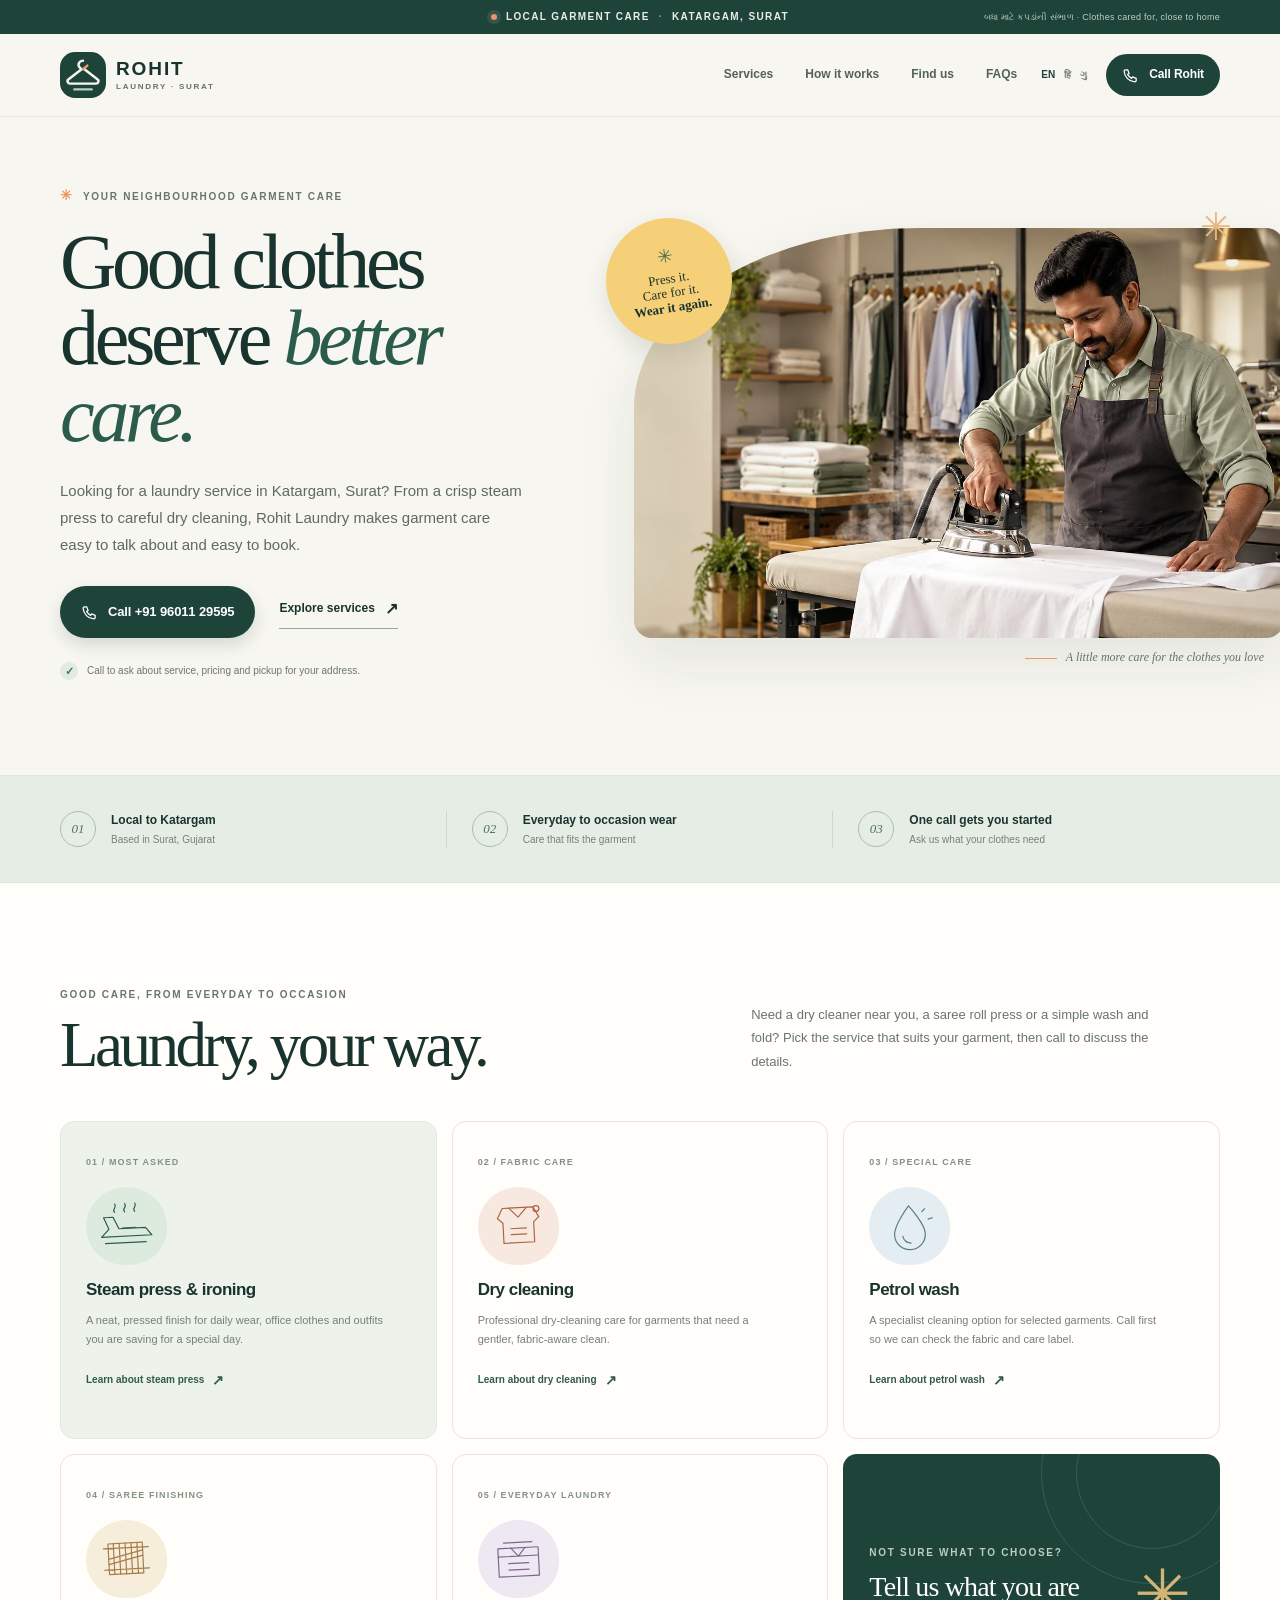
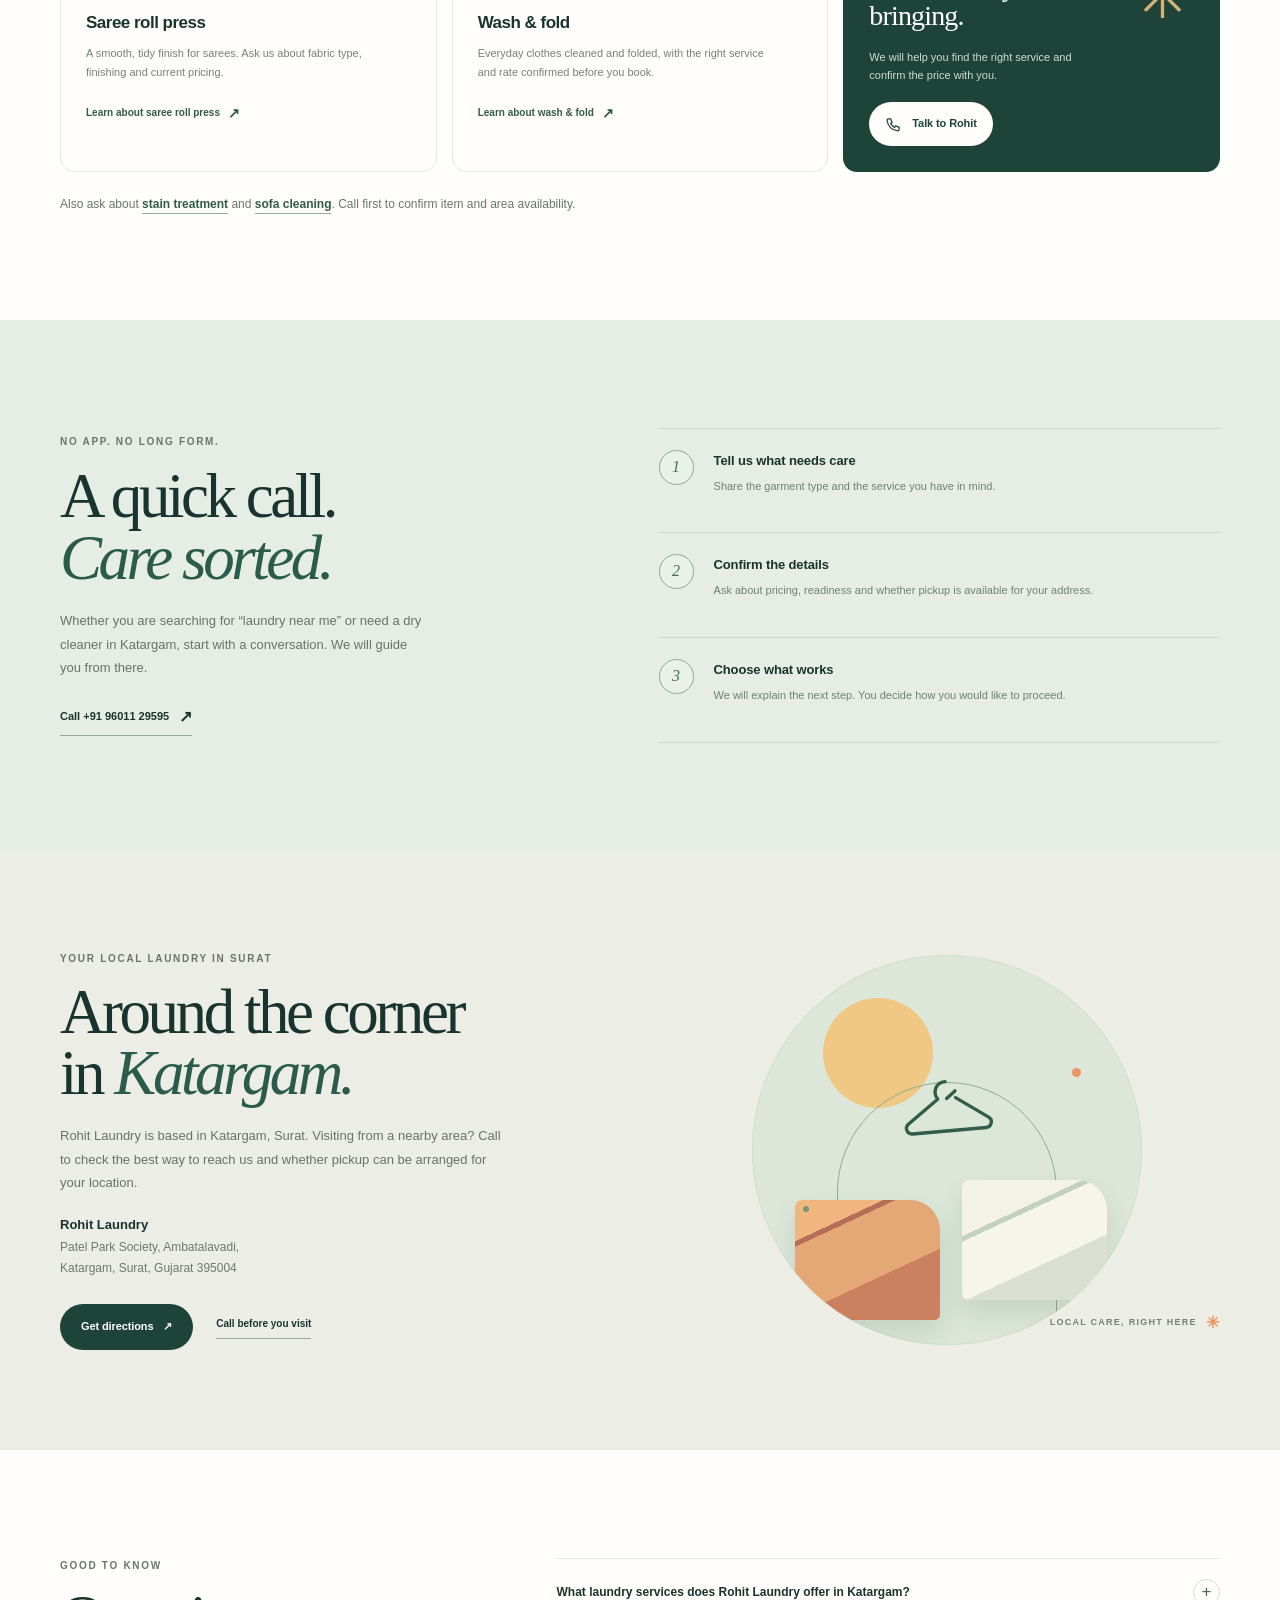
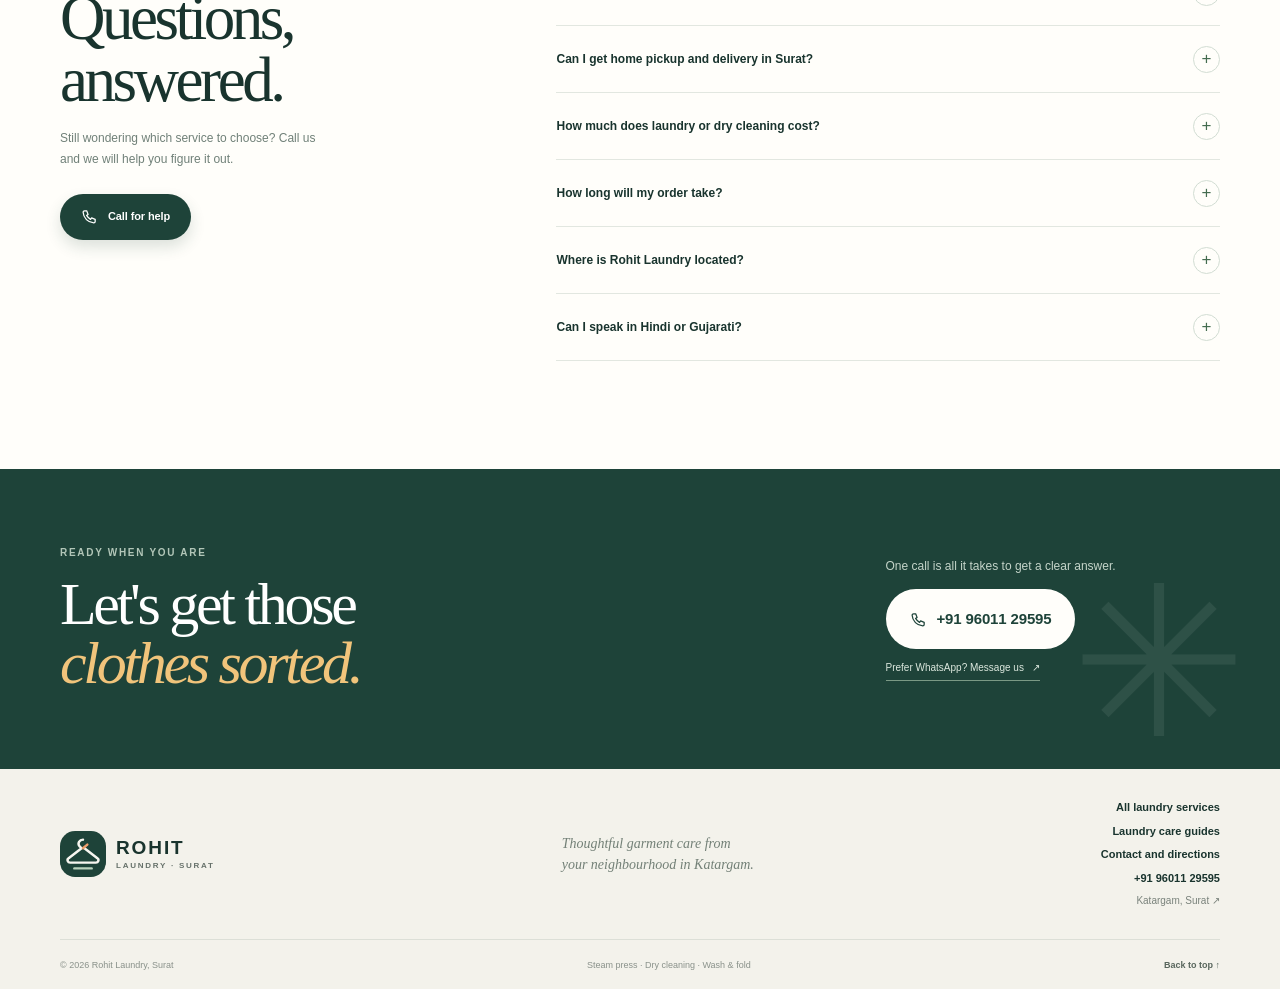
==== commit 0ce527b2: "Align clean URLs and surface additional services" ====
--- a/index.html
+++ b/index.html
@@ -6,12 +6,11 @@
   <meta name="theme-color" content="#f7f6f0">
   <meta name="description" content="Need laundry or dry cleaning in Katargam, Surat? Rohit Laundry offers steam press, petrol wash, saree roll press and wash & fold. Call +91 96011 29595.">
   <meta name="robots" content="index,follow,max-image-preview:large">
-  <meta name="google-site-verification" content="7UfJPPek58npL_lGA5hOIfbGr8FNn4JZweo-NlU-YnA">
-  <link rel="canonical" href="https://laundrysurat.shop/">
-  <link rel="alternate" hreflang="en-IN" href="https://laundrysurat.shop/">
-  <link rel="alternate" hreflang="hi-IN" href="https://laundrysurat.shop/hi/">
-  <link rel="alternate" hreflang="gu-IN" href="https://laundrysurat.shop/gu/">
-  <link rel="alternate" hreflang="x-default" href="https://laundrysurat.shop/">
+  <link rel="canonical" href="https://rohit-laundry-katargam.netlify.app/">
+  <link rel="alternate" hreflang="en-IN" href="https://rohit-laundry-katargam.netlify.app/">
+  <link rel="alternate" hreflang="hi-IN" href="https://rohit-laundry-katargam.netlify.app/hi/">
+  <link rel="alternate" hreflang="gu-IN" href="https://rohit-laundry-katargam.netlify.app/gu/">
+  <link rel="alternate" hreflang="x-default" href="https://rohit-laundry-katargam.netlify.app/">
   <link rel="icon" href="assets/rohit-mark.svg" type="image/svg+xml">
   <link rel="preload" as="image" href="assets/rohit-laundry-hero.webp" fetchpriority="high">
   <link rel="stylesheet" href="assets/site.css">
@@ -20,10 +19,10 @@
   {
     "@context":"https://schema.org",
     "@type":"DryCleaningOrLaundry",
-    "@id":"https://laundrysurat.shop/#rohit-laundry",
+    "@id":"https://rohit-laundry-katargam.netlify.app/#rohit-laundry",
     "name":"Rohit Laundry",
-    "url":"https://laundrysurat.shop/",
-    "image":"https://laundrysurat.shop/assets/rohit-laundry-hero.webp",
+    "url":"https://rohit-laundry-katargam.netlify.app/",
+    "image":"https://rohit-laundry-katargam.netlify.app/assets/rohit-laundry-hero.webp",
     "telephone":"+91-96011-29595",
     "address":{
       "@type":"PostalAddress",
@@ -45,7 +44,7 @@
         {"@type":"OfferCatalog","name":"Dry cleaning"},
         {"@type":"OfferCatalog","name":"Petrol wash"},
         {"@type":"OfferCatalog","name":"Saree roll press"},
-        {"@type":"OfferCatalog","name":"Wash and fold"}
+        {"@type":"OfferCatalog","name":"Wash and fold"},{"@type":"OfferCatalog","name":"Stain treatment"},{"@type":"OfferCatalog","name":"Sofa cleaning enquiry"},{"@type":"OfferCatalog","name":"Commercial and bulk laundry"}
       ]
     }
   }
@@ -150,6 +149,7 @@
             <a href="tel:+919601129595" class="button button-light"><svg aria-hidden="true" viewBox="0 0 24 24"><path d="M5 4h3l2 5-2.1 1.5a15 15 0 0 0 5.6 5.6L15 14l5 2v3a2 2 0 0 1-2 2A16 16 0 0 1 3 6a2 2 0 0 1 2-2Z"/></svg> Talk to Rohit</a>
           </article>
         </div>
+        <p class="service-extras">Also ask about <a href="/services/stain-treatment/">stain treatment</a> and <a href="/services/sofa-cleaning/">sofa cleaning</a>. Call first to confirm item and area availability.</p>
       </div>
     </section>
 
@@ -197,7 +197,7 @@
   <script src="assets/site.js" defer></script>
   <script type="application/ld+json">
   {"@context":"https://schema.org","@type":"FAQPage","mainEntity":[
-    {"@type":"Question","name":"What laundry services does Rohit Laundry offer in Katargam?","acceptedAnswer":{"@type":"Answer","text":"Our listed services include steam press and ironing, dry cleaning, petrol wash, saree roll press, and wash and fold. Call to confirm your garment can be handled and ask about pricing."}},
+    {"@type":"Question","name":"What laundry services does Rohit Laundry offer in Katargam?","acceptedAnswer":{"@type":"Answer","text":"Our listed services include steam press and ironing, dry cleaning, petrol wash, saree roll press, wash and fold, business laundry enquiries, stain treatment and sofa cleaning enquiries. Call to confirm item suitability, availability and pricing."}},
     {"@type":"Question","name":"Can I get home pickup and delivery in Surat?","acceptedAnswer":{"@type":"Answer","text":"Pickup availability depends on your location and the service. Call us with your area in Surat and we will confirm what is possible before you book."}},
     {"@type":"Question","name":"How much does laundry or dry cleaning cost?","acceptedAnswer":{"@type":"Answer","text":"Prices depend on the garment and service. Call or WhatsApp us for the current rate before handing over your clothes."}},
     {"@type":"Question","name":"Where is Rohit Laundry located?","acceptedAnswer":{"@type":"Answer","text":"Rohit Laundry is in Patel Park Society, Ambatalavadi, Katargam, Surat, Gujarat 395004."}}
--- a/assets/site.css
+++ b/assets/site.css
@@ -23,3 +23,6 @@
 @media(max-width:760px){html{scroll-padding-top:76px}.wrap{width:calc(100% - 38px)}.topline{height:29px;font-size:9px}.site-header{height:68px}.brand{gap:8px}.brand img{width:40px;height:40px}.brand-copy strong{font-size:17px}.brand-copy small{font-size:7px}.header-inner{gap:12px}.primary-nav{display:none;position:fixed;z-index:55;inset:97px 0 auto;height:calc(100dvh - 97px);background:var(--paper);padding:28px 23px 130px;flex-direction:column;align-items:stretch;gap:0;overflow:auto}.primary-nav.is-open{display:flex}.primary-nav a{padding:19px 5px;border-bottom:1px solid var(--line);font:500 28px var(--serif);color:var(--ink)}.header-actions{gap:12px;margin-left:auto}.language-links{gap:7px}.button-small{min-height:38px;padding-inline:12px;font-size:10px;gap:7px}.button-small svg{width:14px;height:14px}.menu-toggle{width:37px;height:37px;padding:9px;border:1px solid #d9e1d8;border-radius:50%;background:transparent;display:flex;flex-direction:column;justify-content:center;gap:5px;order:3}.menu-toggle span{height:1.5px;width:17px;background:var(--green);transition:transform .2s ease}.menu-toggle[aria-expanded=true] span:first-child{transform:translateY(3.25px) rotate(45deg)}.menu-toggle[aria-expanded=true] span:last-child{transform:translateY(-3.25px) rotate(-45deg)}.hero{padding-top:46px;padding-bottom:42px;display:flex;flex-direction:column;align-items:stretch;gap:35px;min-height:unset}.hero-copy{padding:0}.eyebrow{font-size:9px;letter-spacing:.14em;margin-bottom:13px}.hero h1{font-size:clamp(49px,13vw,67px);line-height:.99}.hero-lead{font-size:13px;line-height:1.75;margin:19px 0 22px}.hero-actions{gap:18px}.button{min-height:50px;padding-inline:18px;font-size:12px}.hero-actions .text-link{font-size:10px}.hero-note{font-size:9px;margin-top:18px}.hero-visual{height:auto;aspect-ratio:1.15;margin:0 0 0 5px}.hero-photo-frame{inset:4px 0 23px;border-radius:42% 12px 12px 12px}.hero-photo{object-position:62% center}.photo-sticker{width:99px;height:99px;left:-14px;top:-8px;font-size:11px}.sticker-flower{font-size:16px;margin-bottom:2px}.photo-caption{font-size:10px;right:0;bottom:0}.caption-line{width:23px}.hero-scribble{right:-7px;top:22px;font-size:28px}.quick-facts-inner{min-height:auto;padding-block:14px;grid-template-columns:1fr;gap:0}.fact{padding:12px 2px;border-right:0;border-bottom:1px solid #cbd9cc;gap:12px}.fact:first-child{padding-left:2px}.fact:last-child{border-bottom:0}.fact-icon{width:31px;height:31px;font-size:11px}.fact strong{font-size:11px}.fact small{font-size:9px}.section{padding-block:70px}.section-heading{display:block;margin-bottom:27px}.section h2,.local-copy h2,.faq-heading h2{font-size:clamp(42px,11vw,56px)}.section-heading>p{font-size:12px;line-height:1.75;margin-top:13px}.service-grid{grid-template-columns:1fr 1fr;gap:10px}.service-card,.service-cta{min-height:288px;padding:17px 15px;border-radius:11px}.service-card:nth-child(5){grid-column:1/-1}.service-number{font-size:8px;letter-spacing:.08em}.service-illustration{width:67px;height:66px;margin:12px 0 10px}.service-illustration svg{width:61px;height:52px}.service-card h3{font-size:14px;line-height:1.25}.service-card p{font-size:10px;line-height:1.65;margin-bottom:12px}.card-link{font-size:9px;line-height:1.3;align-items:flex-start}.service-cta{justify-content:flex-end;grid-column:1/-1;grid-row:auto;min-height:240px}.service-cta .eyebrow{font-size:8px}.service-cta h3{font-size:24px}.service-cta>p:not(.eyebrow){font-size:10px}.service-cta .button{min-height:42px;font-size:10px;padding-inline:13px}.cta-orbit{top:40px;right:20px;font-size:54px}.process-section{padding-block:74px}.process-layout{grid-template-columns:1fr;gap:34px}.process-intro h2{font-size:50px}.process-intro>p:not(.eyebrow){font-size:12px;max-width:360px}.step{min-height:92px;padding-block:17px;gap:14px}.step h3{font-size:12px}.step p{font-size:10px}.local-inner{padding-block:56px 38px;min-height:unset;grid-template-columns:1fr;gap:23px}.local-copy{padding:0}.local-copy>p:not(.eyebrow){font-size:12px}.local-copy address{font-size:11px}.local-actions{gap:17px;margin-top:19px}.local-art{min-height:300px}.local-art-circle{width:min(82vw,330px)}.circle-sun{width:85px;height:85px;top:34px;left:56px}.circle-arch{width:185px;height:230px;left:calc(50% - 92.5px)}.circle-fabric{width:122px;height:100px;bottom:20px}.fabric-one{left:30px}.fabric-two{right:26px;bottom:35px}.circle-hanger{top:84px}.circle-dot.dot-one{right:46px;top:91px}.circle-dot.dot-two{bottom:101px;left:35px}.art-label{bottom:-3px;right:calc(50% - 110px);white-space:nowrap}.faq-section{padding-block:75px}.faq-layout{grid-template-columns:1fr;gap:31px}.faq-heading h2 br{display:none}.faq-heading>p:not(.eyebrow){max-width:340px}.faq-item summary{min-height:62px;font-size:11px;gap:11px}.faq-answer{font-size:10px;padding-right:24px}.final-cta-inner{min-height:unset;padding-block:49px 95px;display:grid;gap:22px}.final-cta h2{font-size:47px}.final-cta-action{margin:0;gap:10px}.final-cta-action>p{font-size:11px}.button-large{min-height:52px;font-size:13px}.final-spark{font-size:150px;right:-22px;top:7px}.footer-top{min-height:unset;padding-block:27px 21px;display:grid;grid-template-columns:1fr 1fr;gap:16px}.footer-brand{grid-column:1 / -1}.footer-top>p{font-size:12px}.footer-links{justify-items:start;text-align:left}.footer-links a{font-size:10px}.footer-bottom{min-height:58px;padding-block:11px;display:grid;grid-template-columns:1fr auto;gap:6px;font-size:8px}.footer-bottom span:nth-child(2){display:none}.mobile-call-bar{position:fixed;z-index:45;left:0;right:0;bottom:0;padding:9px max(18px,env(safe-area-inset-left)) calc(9px + env(safe-area-inset-bottom));background:#fffefaee;backdrop-filter:blur(18px);border-top:1px solid #dfe6dc;display:flex;align-items:center;justify-content:space-between;gap:12px;box-shadow:0 -5px 22px #1e433911}.mobile-call-bar span{font-size:10px;font-weight:700;color:#637168}.mobile-call-bar a{height:42px;min-width:134px;border-radius:999px;background:var(--green);color:#fff;display:flex;align-items:center;justify-content:center;gap:8px;font-size:11px;font-weight:750}.mobile-call-bar svg{width:15px;height:15px}body{padding-bottom:65px}body.menu-open .mobile-call-bar{display:none}}
 @media(max-width:390px){.header-inner{gap:8px}.brand img{width:36px;height:36px}.brand-copy strong{font-size:15px}.brand-copy small{font-size:6px}.language-links{gap:5px}.language-links a{font-size:9px}.button-small{padding-inline:9px}.service-card,.service-cta{padding-inline:12px}.service-number{font-size:7px}.card-link{font-size:8px}.service-card p{font-size:9px}.service-cta h3{font-size:21px}}
 @media(prefers-reduced-motion:reduce){*,*:before,*:after{scroll-behavior:auto!important;animation-duration:.01ms!important;animation-iteration-count:1!important;transition-duration:.01ms!important}.has-motion .reveal{opacity:1;transform:none}}
+
+.service-extras{margin:22px 0 0;color:#68766d;font-size:12px;line-height:1.8}.service-extras a{font-weight:750;color:#315b49;border-bottom:1px solid #98a79c;padding-bottom:2px}.service-extras a:hover{color:#1e4339}
+@media(max-width:760px){.service-extras{margin-top:17px;font-size:11px}}
